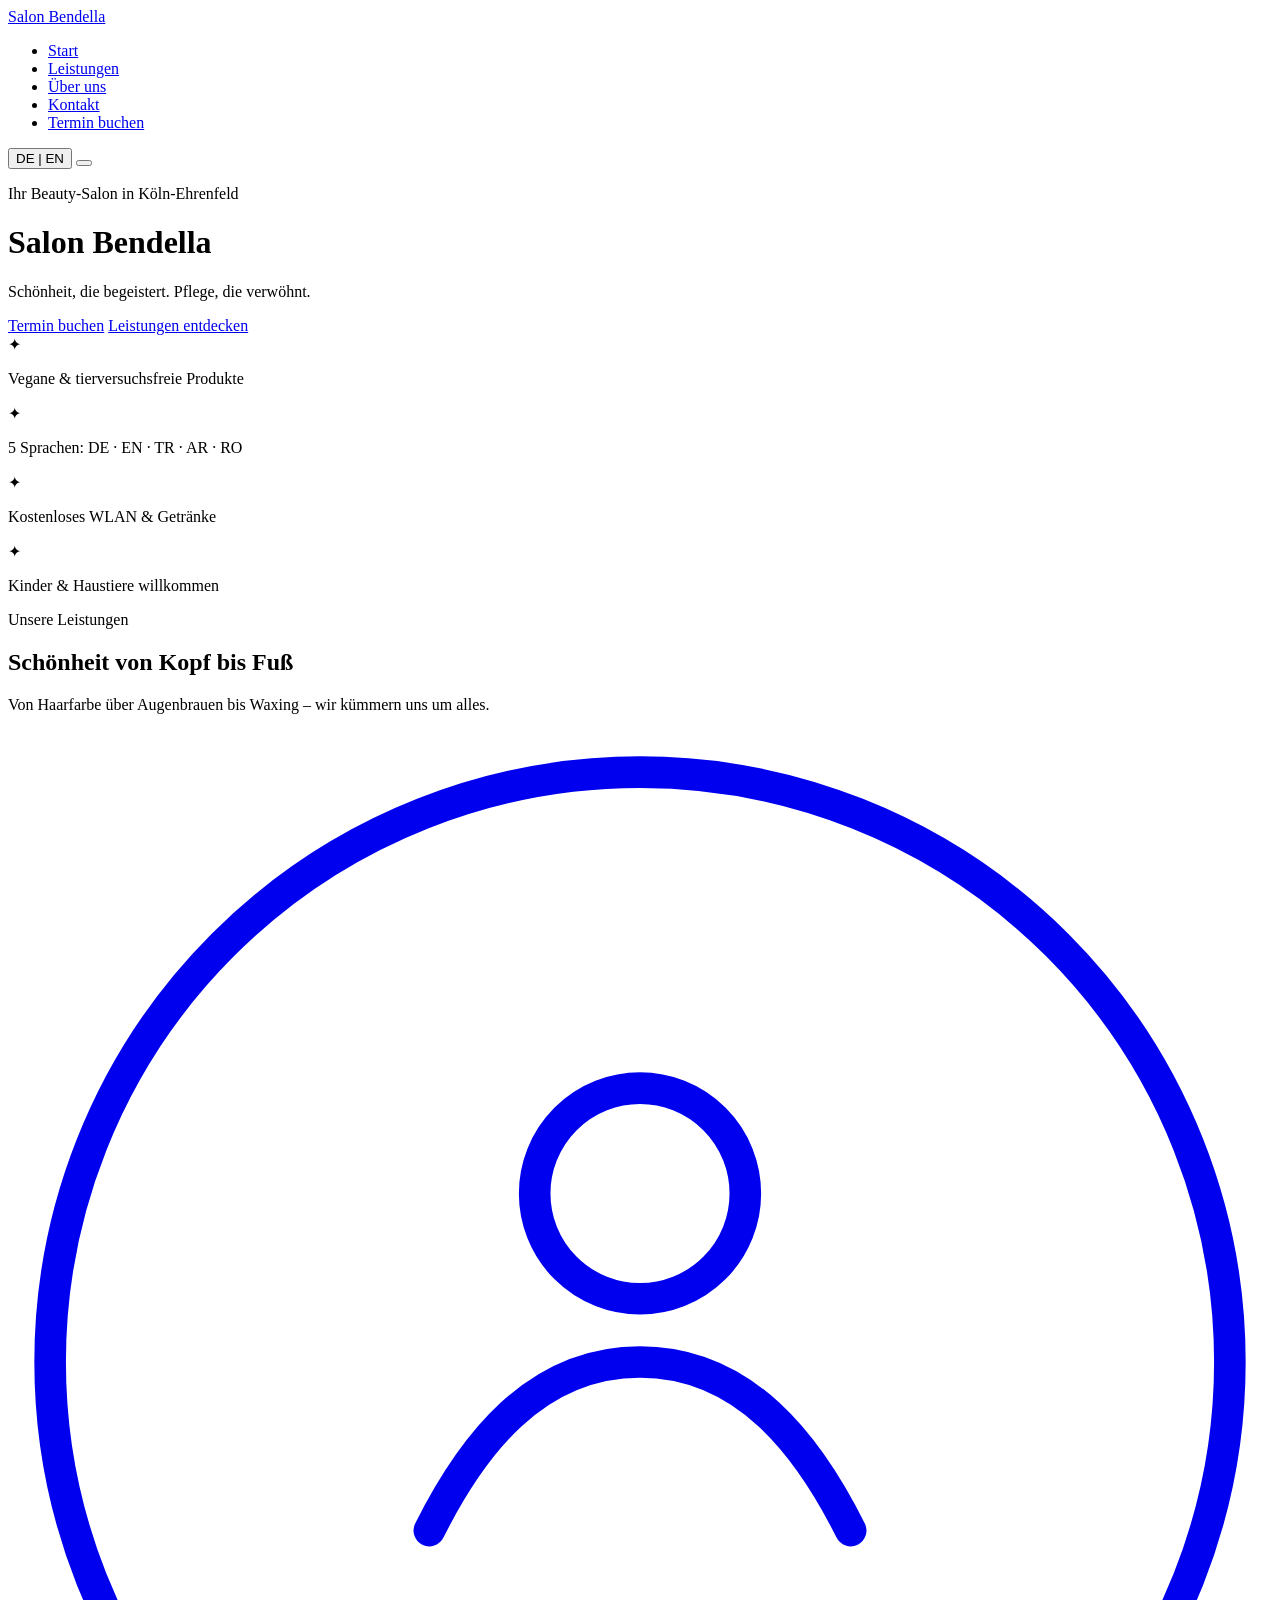
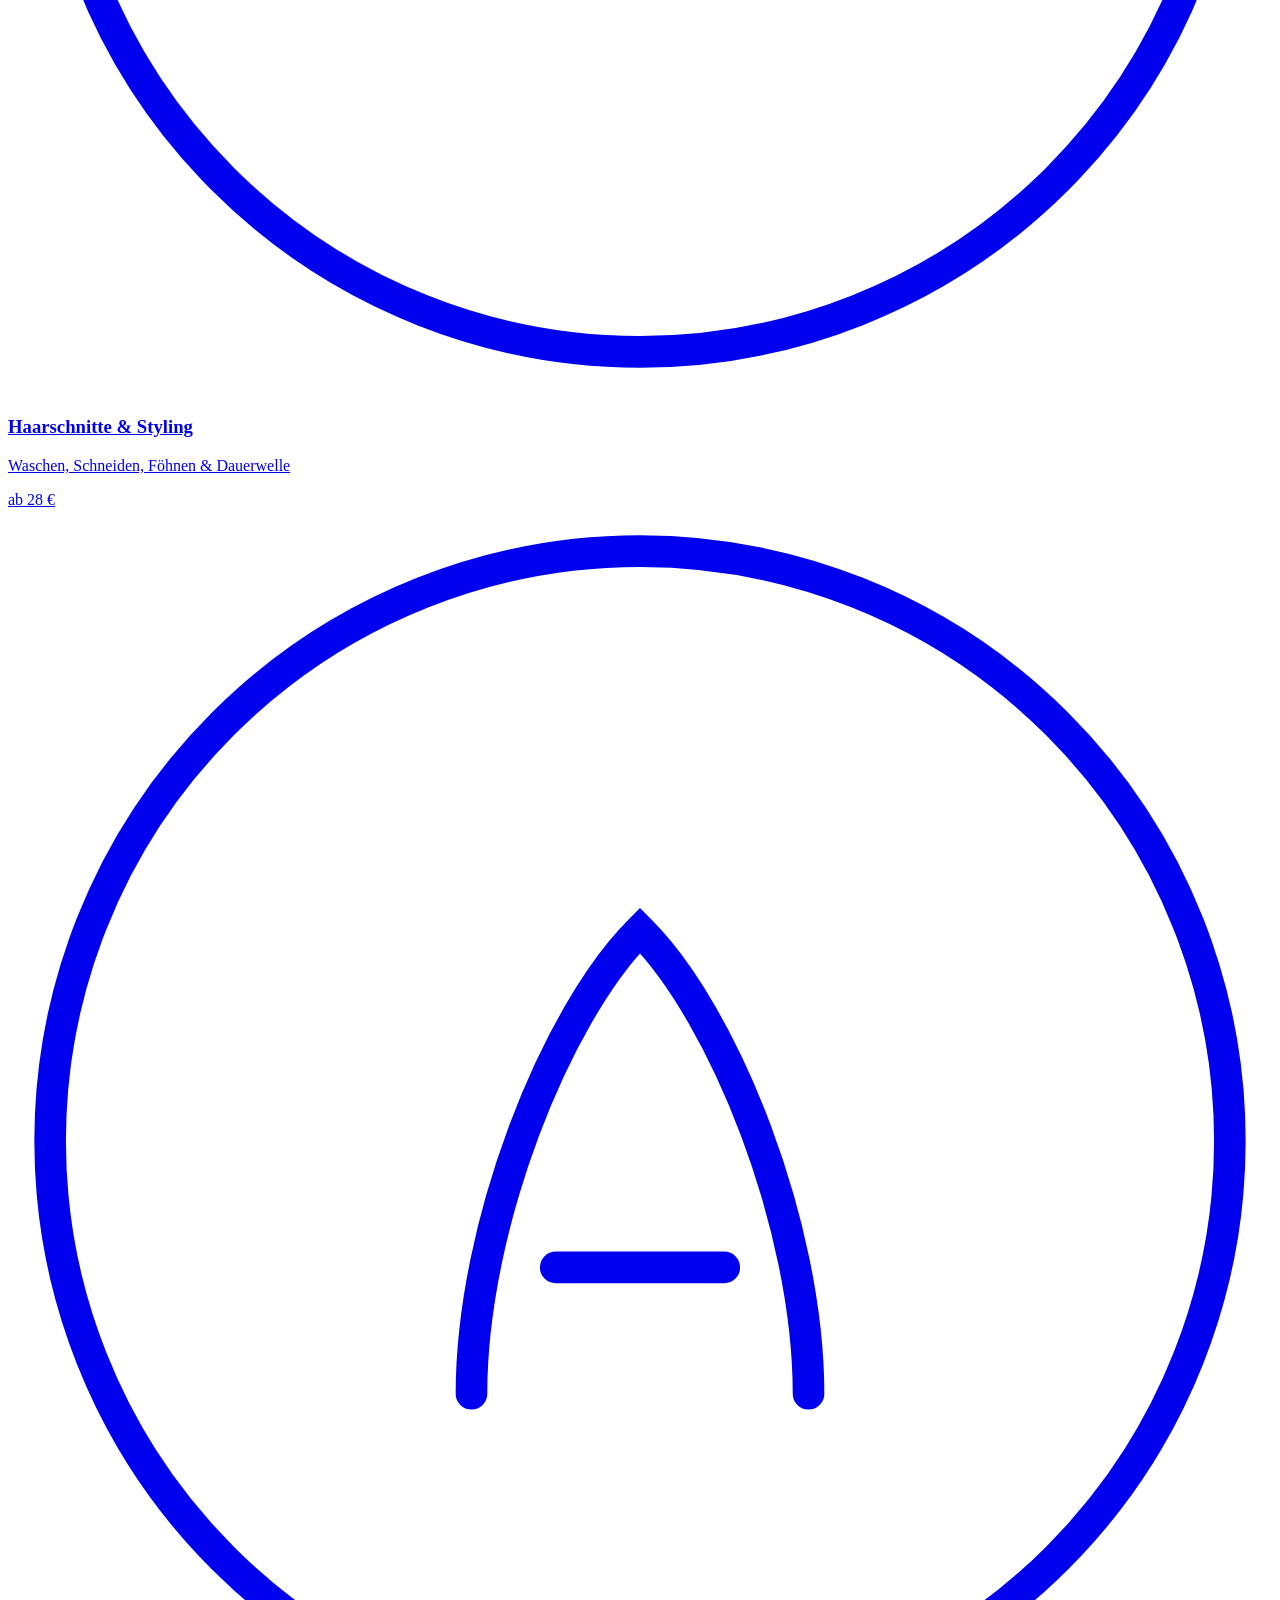
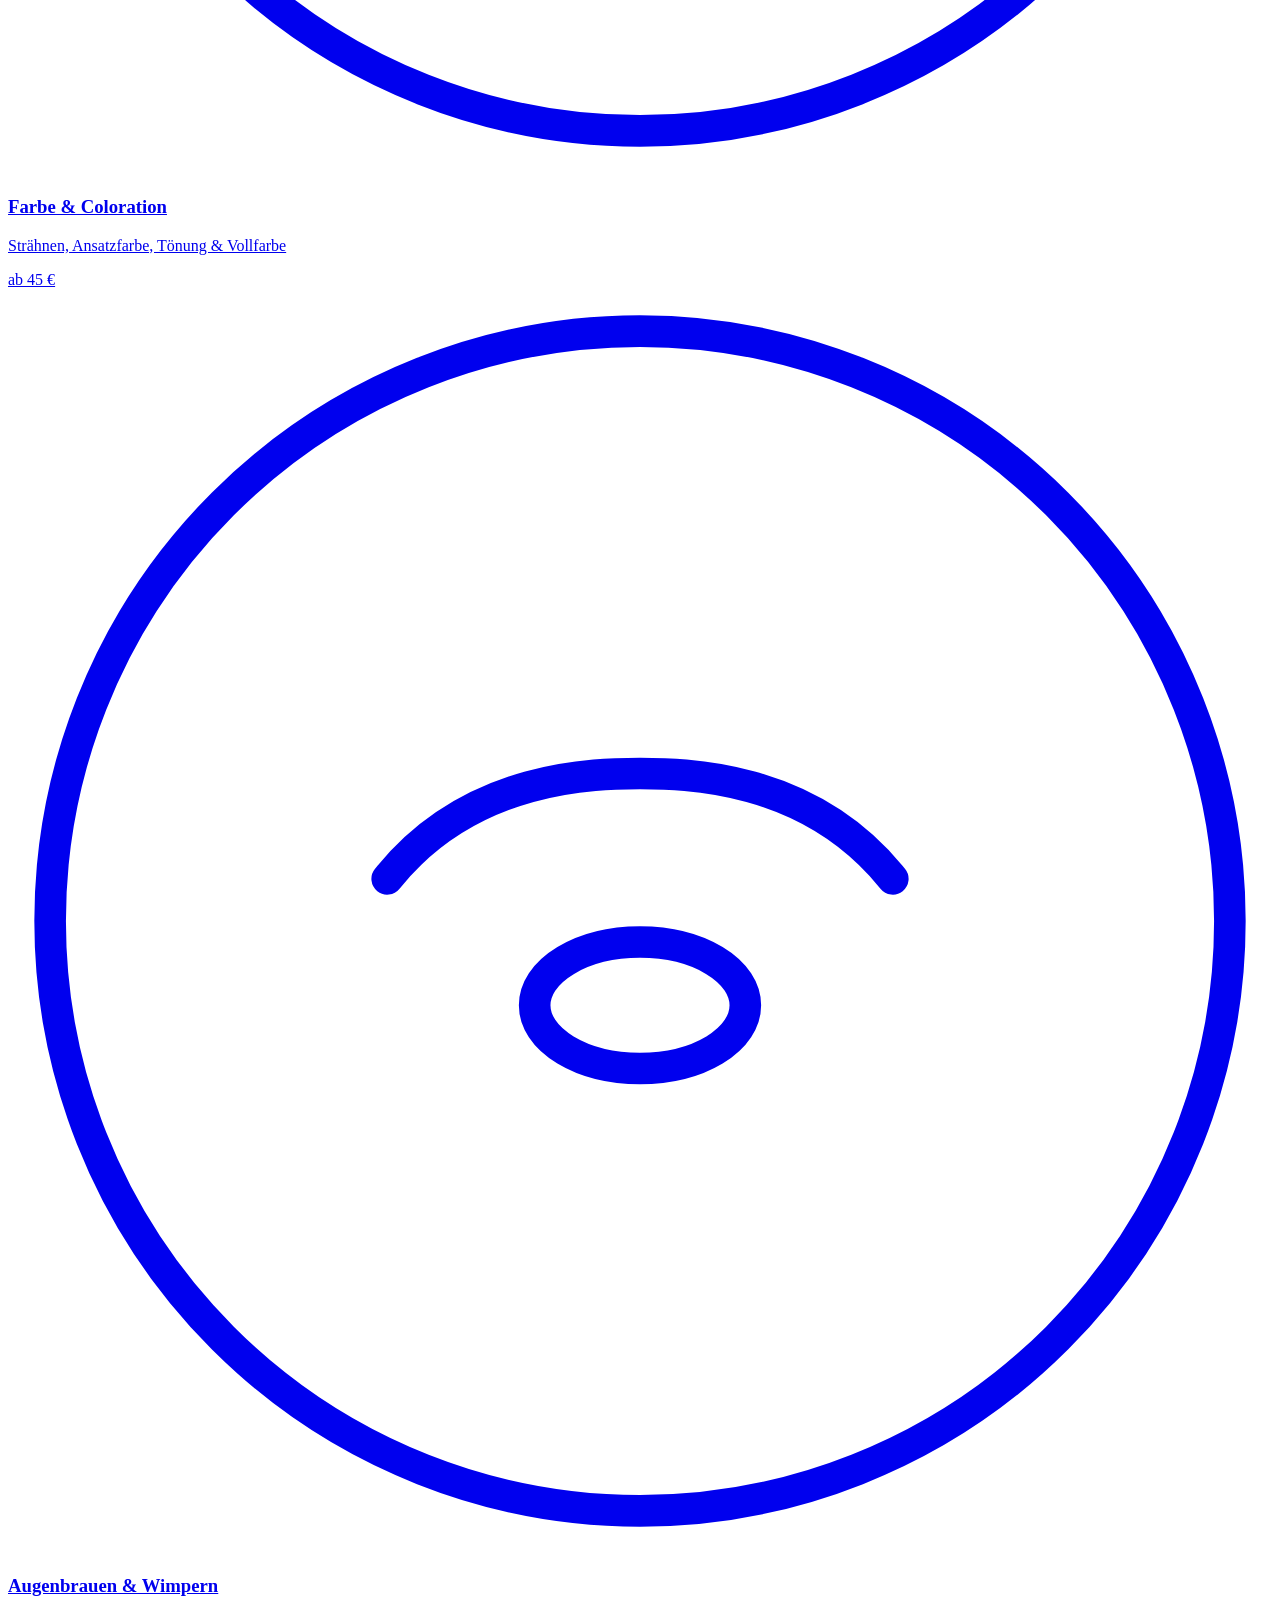
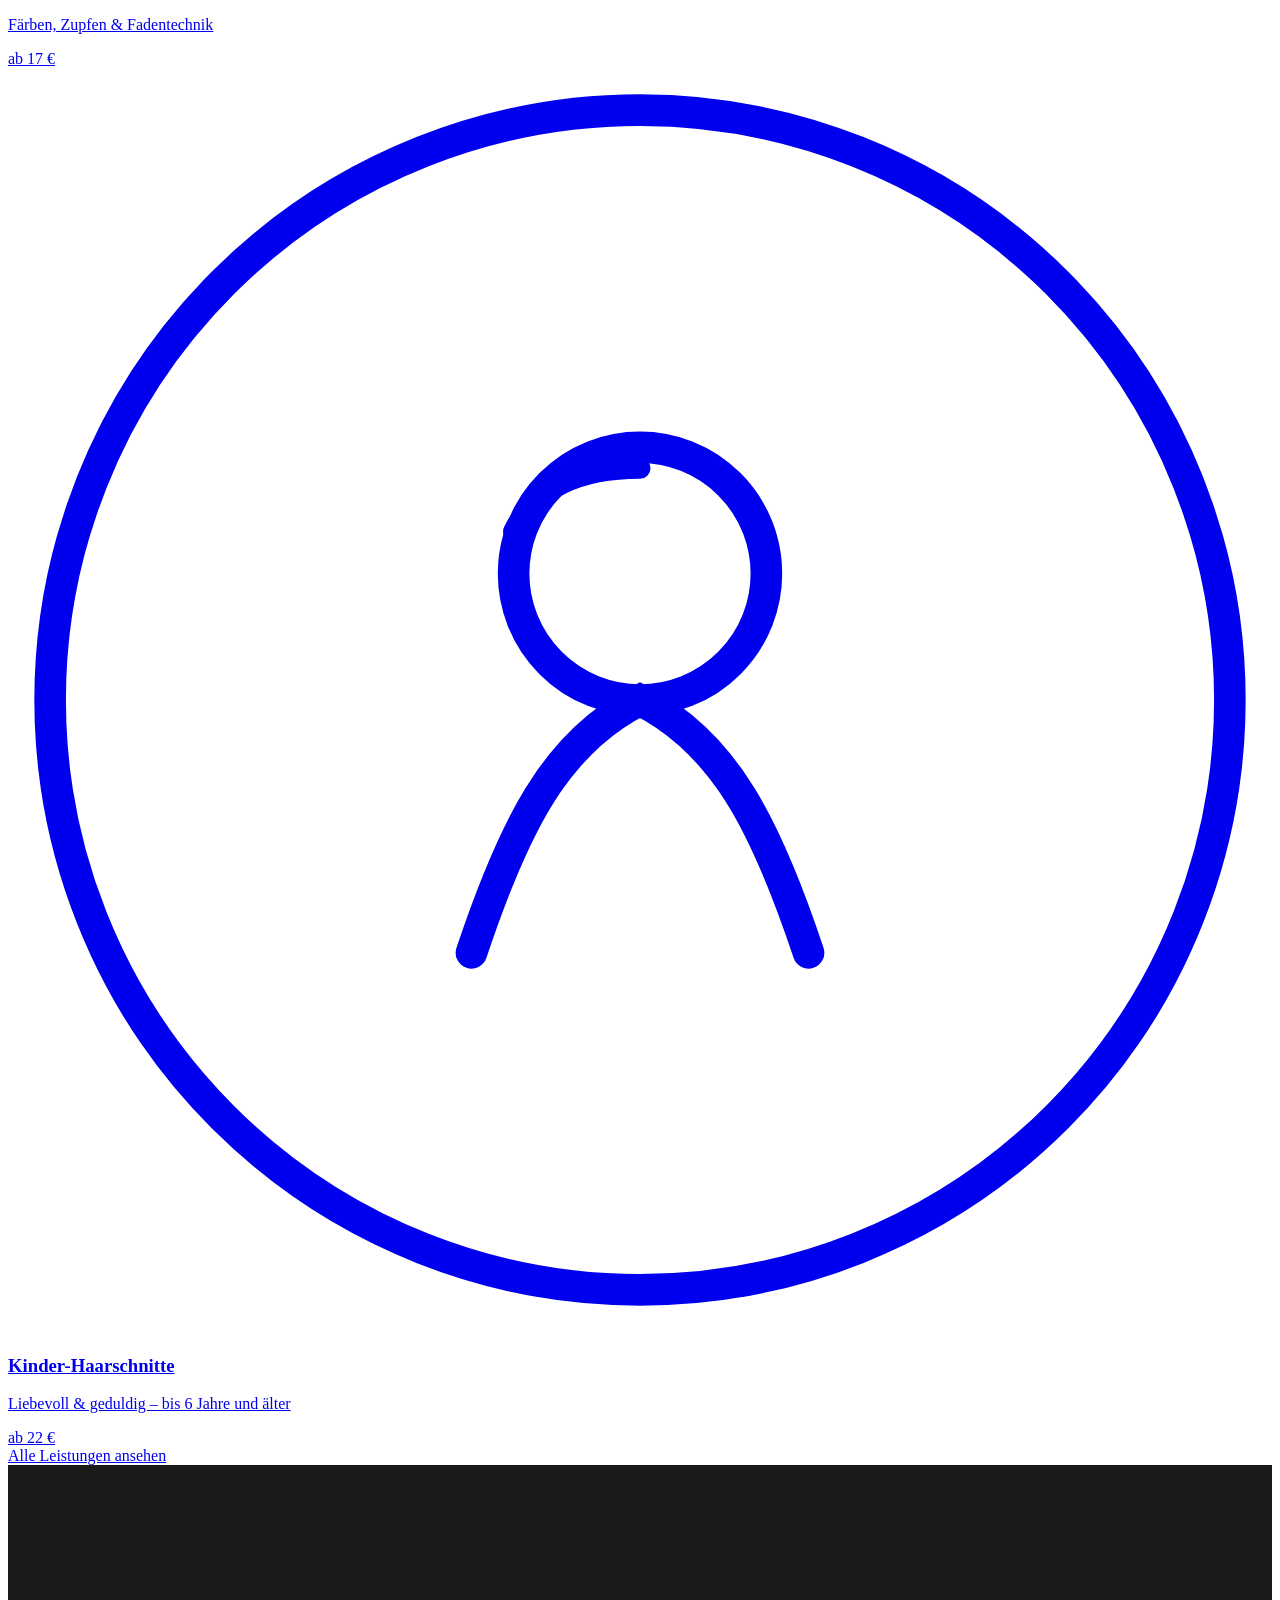
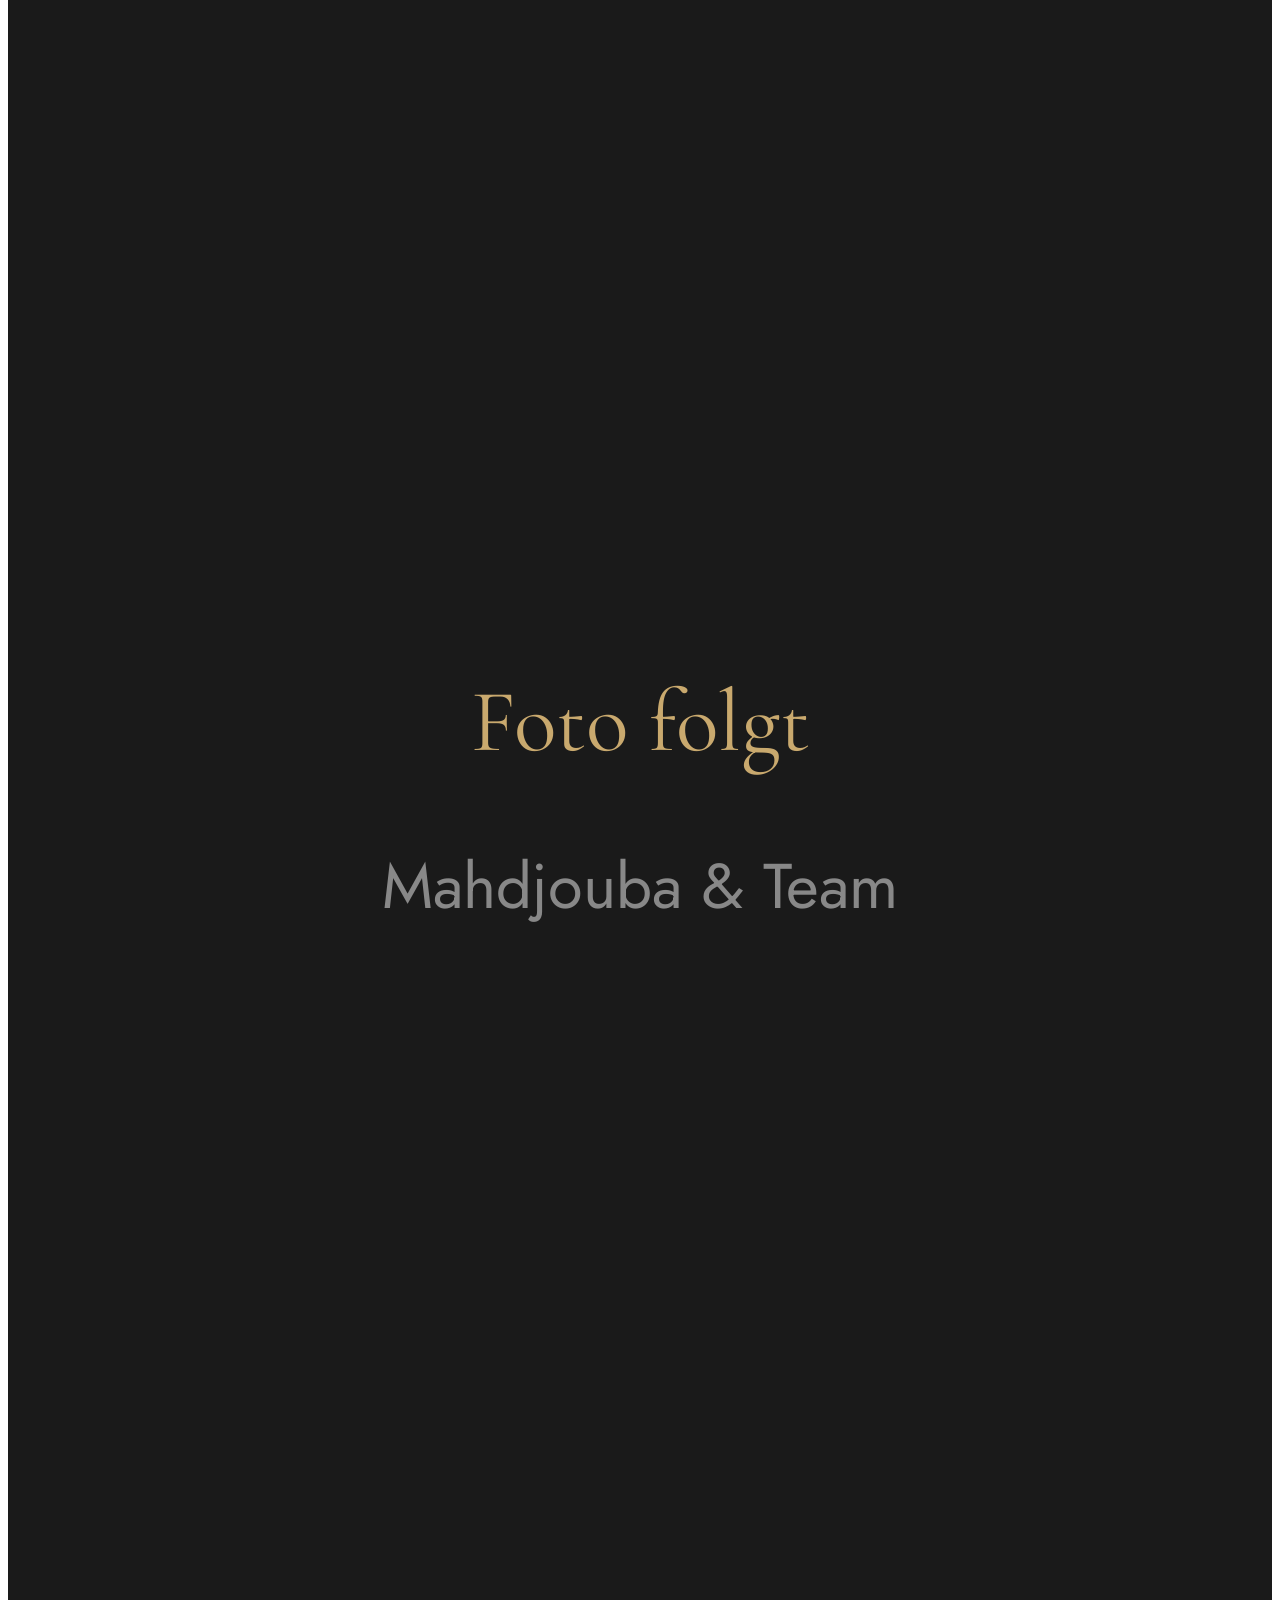
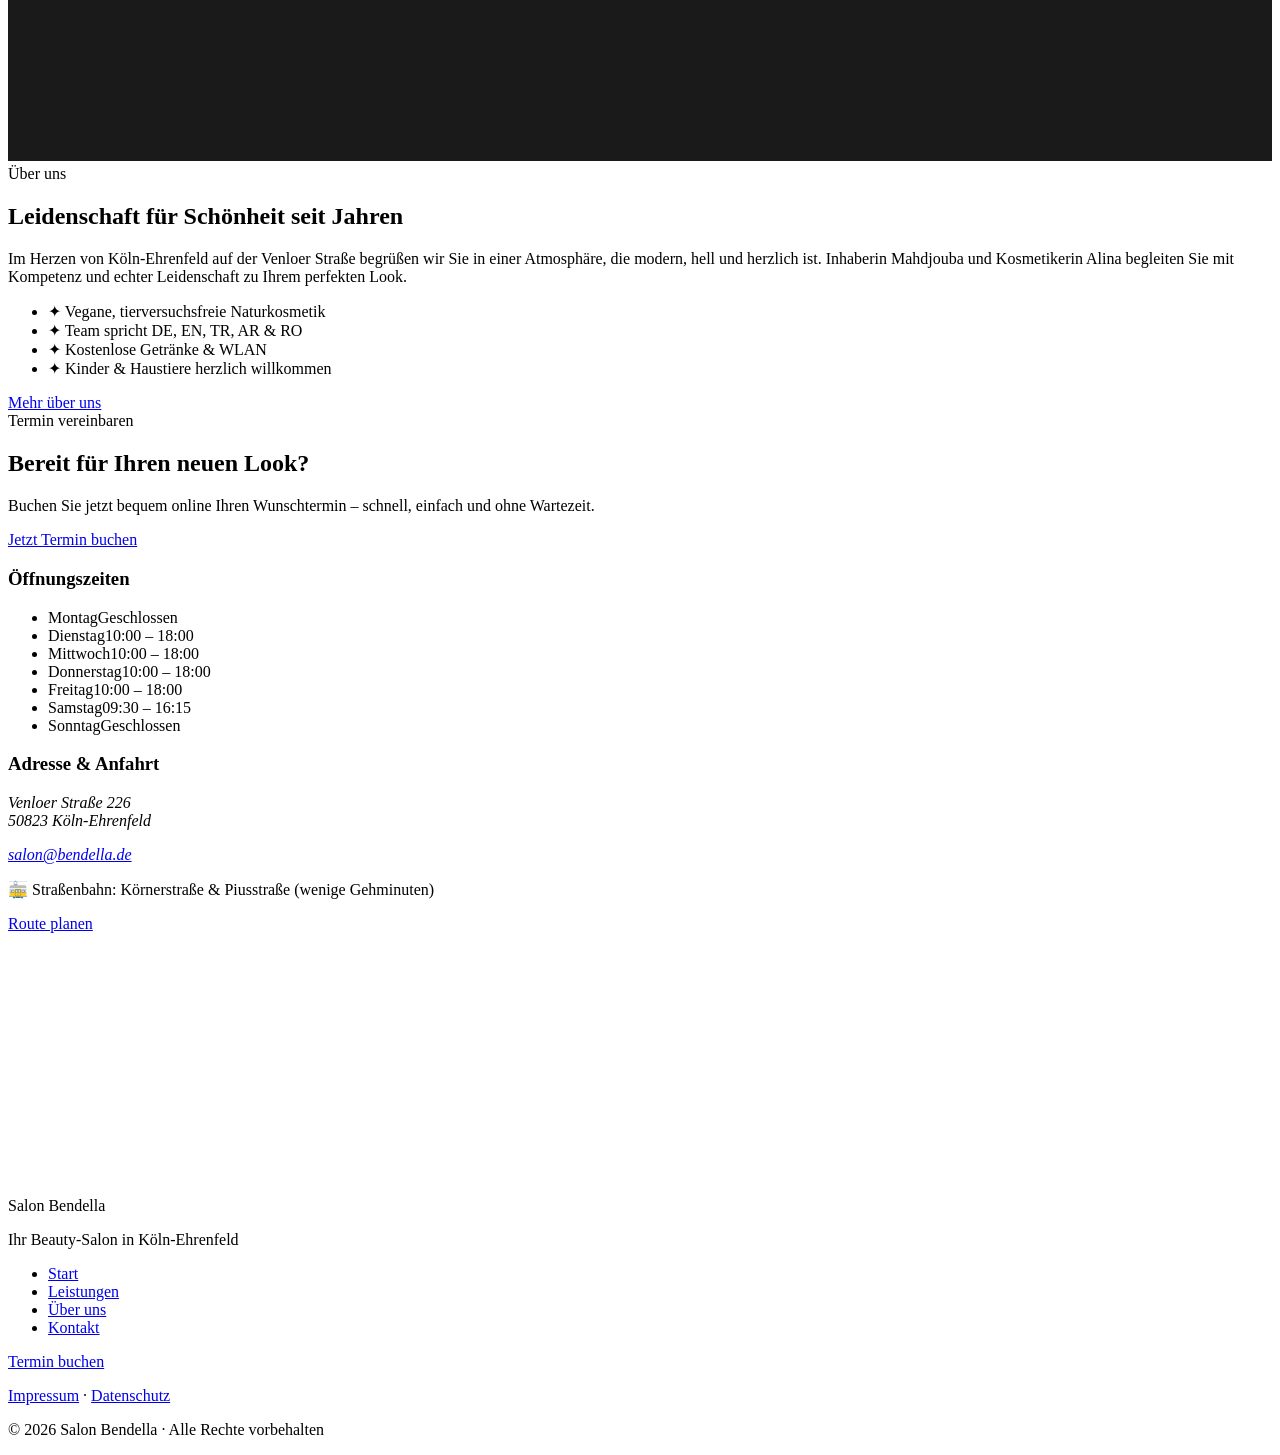
==== index.html @ 33647c82 "Add files via upload" ====
<!DOCTYPE html>
<html lang="de">
<head>
  <meta charset="UTF-8" />
  <meta name="viewport" content="width=device-width, initial-scale=1.0" />
  <meta name="description" content="Salon Bendella – Ihr Beauty-Salon in Köln-Ehrenfeld. Haarschnitte, Colorationen, Augenbrauen & mehr. Jetzt Termin buchen!" />
  <title>Salon Bendella | Friseur & Beauty – Köln Ehrenfeld</title>
  <link rel="preconnect" href="https://fonts.googleapis.com" />
  <link rel="preconnect" href="https://fonts.gstatic.com" crossorigin />
  <link href="https://fonts.googleapis.com/css2?family=Cormorant+Garamond:ital,wght@0,300;0,400;0,600;1,300;1,400&family=Jost:wght@300;400;500&display=swap" rel="stylesheet" />
  <link rel="stylesheet" href="css/style.css" />
  <link rel="stylesheet" href="css/animations.css" />
</head>
<body>

  <!-- ── NAVIGATION ── -->
  <nav id="navbar">
    <div class="nav-inner">
      <a href="index.html" class="nav-logo">
        <span class="logo-text">Salon Bendella</span>
      </a>
      <ul class="nav-links" id="navLinks">
        <li><a href="index.html" data-de="Start" data-en="Home">Start</a></li>
        <li><a href="services.html" data-de="Leistungen" data-en="Services">Leistungen</a></li>
        <li><a href="about.html" data-de="Über uns" data-en="About">Über uns</a></li>
        <li><a href="contact.html" data-de="Kontakt" data-en="Contact">Kontakt</a></li>
        <li>
          <a href="https://www.treatwell.de/ort/salon-bendella/" target="_blank" class="nav-cta" data-de="Termin buchen" data-en="Book Now">Termin buchen</a>
        </li>
      </ul>
      <div class="nav-right">
        <button class="lang-toggle" id="langToggle" aria-label="Sprache wechseln">DE | EN</button>
        <button class="hamburger" id="hamburger" aria-label="Menü öffnen">
          <span></span><span></span><span></span>
        </button>
      </div>
    </div>
  </nav>

  <!-- ── HERO ── -->
  <header class="hero" id="hero">
    <div class="hero-bg">
      <div class="hero-overlay"></div>
      <div class="hero-pattern"></div>
    </div>
    <div class="hero-content">
      <p class="hero-eyebrow reveal" data-de="Ihr Beauty-Salon in Köln-Ehrenfeld" data-en="Your Beauty Salon in Cologne-Ehrenfeld">Ihr Beauty-Salon in Köln-Ehrenfeld</p>
      <h1 class="hero-title reveal">
        <span class="title-line">Salon</span>
        <span class="title-line italic">Bendella</span>
      </h1>
      <p class="hero-sub reveal" data-de="Schönheit, die begeistert. Pflege, die verwöhnt." data-en="Beauty that inspires. Care that indulges.">Schönheit, die begeistert. Pflege, die verwöhnt.</p>
      <div class="hero-actions reveal">
        <a href="https://www.treatwell.de/ort/salon-bendella/" target="_blank" class="btn btn-primary" data-de="Termin buchen" data-en="Book Appointment">Termin buchen</a>
        <a href="services.html" class="btn btn-outline" data-de="Leistungen entdecken" data-en="Explore Services">Leistungen entdecken</a>
      </div>
    </div>
    <div class="hero-scroll-indicator">
      <span></span>
    </div>
  </header>

  <!-- ── USP STRIP ── -->
  <section class="usp-strip">
    <div class="usp-grid">
      <div class="usp-item reveal">
        <span class="usp-icon">✦</span>
        <p data-de="Vegane & tierversuchsfreie Produkte" data-en="Vegan & cruelty-free products">Vegane & tierversuchsfreie Produkte</p>
      </div>
      <div class="usp-item reveal">
        <span class="usp-icon">✦</span>
        <p data-de="5 Sprachen: DE · EN · TR · AR · RO" data-en="5 languages: DE · EN · TR · AR · RO">5 Sprachen: DE · EN · TR · AR · RO</p>
      </div>
      <div class="usp-item reveal">
        <span class="usp-icon">✦</span>
        <p data-de="Kostenloses WLAN & Getränke" data-en="Free WiFi & refreshments">Kostenloses WLAN & Getränke</p>
      </div>
      <div class="usp-item reveal">
        <span class="usp-icon">✦</span>
        <p data-de="Kinder & Haustiere willkommen" data-en="Kids & pets welcome">Kinder & Haustiere willkommen</p>
      </div>
    </div>
  </section>

  <!-- ── SERVICES PREVIEW ── -->
  <section class="section services-preview" id="services-preview">
    <div class="container">
      <div class="section-header reveal">
        <span class="section-tag" data-de="Unsere Leistungen" data-en="Our Services">Unsere Leistungen</span>
        <h2 data-de="Schönheit von Kopf bis Fuß" data-en="Beauty from Head to Toe">Schönheit von Kopf bis Fuß</h2>
        <p data-de="Von Haarfarbe über Augenbrauen bis Waxing – wir kümmern uns um alles." data-en="From hair colour to brows and waxing – we take care of it all.">Von Haarfarbe über Augenbrauen bis Waxing – wir kümmern uns um alles.</p>
      </div>
      <div class="services-grid">
        <a href="services.html#haarschnitte" class="service-card reveal">
          <div class="service-icon-wrap">
            <svg viewBox="0 0 60 60" fill="none"><circle cx="30" cy="30" r="28" stroke="currentColor" stroke-width="1.5"/><path d="M20 38c2-4 5-8 10-8s8 4 10 8" stroke="currentColor" stroke-width="1.5" stroke-linecap="round"/><circle cx="30" cy="22" r="5" stroke="currentColor" stroke-width="1.5"/></svg>
          </div>
          <h3 data-de="Haarschnitte & Styling" data-en="Haircuts & Styling">Haarschnitte & Styling</h3>
          <p data-de="Waschen, Schneiden, Föhnen & Dauerwelle" data-en="Wash, cut, blow-dry & perm">Waschen, Schneiden, Föhnen & Dauerwelle</p>
          <span class="service-from" data-de="ab 28 €" data-en="from €28">ab 28 €</span>
        </a>
        <a href="services.html#farbe" class="service-card reveal">
          <div class="service-icon-wrap">
            <svg viewBox="0 0 60 60" fill="none"><circle cx="30" cy="30" r="28" stroke="currentColor" stroke-width="1.5"/><path d="M22 42c0-8 4-18 8-22 4 4 8 14 8 22" stroke="currentColor" stroke-width="1.5" stroke-linecap="round"/><path d="M26 36h8" stroke="currentColor" stroke-width="1.5" stroke-linecap="round"/></svg>
          </div>
          <h3 data-de="Farbe & Coloration" data-en="Colour & Colouring">Farbe & Coloration</h3>
          <p data-de="Strähnen, Ansatzfarbe, Tönung & Vollfarbe" data-en="Highlights, root colour, tint & full colour">Strähnen, Ansatzfarbe, Tönung & Vollfarbe</p>
          <span class="service-from" data-de="ab 45 €" data-en="from €45">ab 45 €</span>
        </a>
        <a href="services.html#augenbrauen" class="service-card reveal">
          <div class="service-icon-wrap">
            <svg viewBox="0 0 60 60" fill="none"><circle cx="30" cy="30" r="28" stroke="currentColor" stroke-width="1.5"/><path d="M18 28c4-5 10-5 12-5s8 0 12 5" stroke="currentColor" stroke-width="1.5" stroke-linecap="round"/><ellipse cx="30" cy="34" rx="5" ry="3" stroke="currentColor" stroke-width="1.5"/></svg>
          </div>
          <h3 data-de="Augenbrauen & Wimpern" data-en="Brows & Lashes">Augenbrauen & Wimpern</h3>
          <p data-de="Färben, Zupfen & Fadentechnik" data-en="Tinting, threading & shaping">Färben, Zupfen & Fadentechnik</p>
          <span class="service-from" data-de="ab 17 €" data-en="from €17">ab 17 €</span>
        </a>
        <a href="services.html#kinder" class="service-card reveal">
          <div class="service-icon-wrap">
            <svg viewBox="0 0 60 60" fill="none"><circle cx="30" cy="30" r="28" stroke="currentColor" stroke-width="1.5"/><path d="M22 42c2-6 4-10 8-12 4 2 6 6 8 12" stroke="currentColor" stroke-width="1.5" stroke-linecap="round"/><circle cx="30" cy="24" r="6" stroke="currentColor" stroke-width="1.5"/><path d="M24 22c1-2 3-3 6-3" stroke="currentColor" stroke-width="1" stroke-linecap="round"/></svg>
          </div>
          <h3 data-de="Kinder-Haarschnitte" data-en="Children's Haircuts">Kinder-Haarschnitte</h3>
          <p data-de="Liebevoll & geduldig – bis 6 Jahre und älter" data-en="Caring & patient – up to 6 years and older">Liebevoll & geduldig – bis 6 Jahre und älter</p>
          <span class="service-from" data-de="ab 22 €" data-en="from €22">ab 22 €</span>
        </a>
      </div>
      <div class="section-cta reveal">
        <a href="services.html" class="btn btn-ghost" data-de="Alle Leistungen ansehen" data-en="View All Services">Alle Leistungen ansehen</a>
      </div>
    </div>
  </section>

  <!-- ── ABOUT TEASER ── -->
  <section class="section about-teaser">
    <div class="about-split">
      <div class="about-visual reveal">
        <div class="about-image-frame">
          <div class="about-placeholder">
            <svg viewBox="0 0 200 300" fill="none"><rect width="200" height="300" fill="#1a1a1a"/><text x="100" y="140" text-anchor="middle" fill="#c9a96e" font-family="Cormorant Garamond" font-size="14">Foto folgt</text><text x="100" y="165" text-anchor="middle" fill="#888" font-family="Jost" font-size="10">Mahdjouba & Team</text></svg>
          </div>
          <div class="about-accent-box"></div>
        </div>
      </div>
      <div class="about-text reveal">
        <span class="section-tag" data-de="Über uns" data-en="About Us">Über uns</span>
        <h2 data-de="Leidenschaft für Schönheit seit Jahren" data-en="A Passion for Beauty for Years">Leidenschaft für Schönheit seit Jahren</h2>
        <p data-de="Im Herzen von Köln-Ehrenfeld auf der Venloer Straße begrüßen wir Sie in einer Atmosphäre, die modern, hell und herzlich ist. Inhaberin Mahdjouba und Kosmetikerin Alina begleiten Sie mit Kompetenz und echter Leidenschaft zu Ihrem perfekten Look." data-en="In the heart of Cologne-Ehrenfeld on Venloer Straße, we welcome you in an atmosphere that is modern, bright and warm. Owner Mahdjouba and beauty specialist Alina guide you with expertise and genuine passion to your perfect look.">Im Herzen von Köln-Ehrenfeld auf der Venloer Straße begrüßen wir Sie in einer Atmosphäre, die modern, hell und herzlich ist. Inhaberin Mahdjouba und Kosmetikerin Alina begleiten Sie mit Kompetenz und echter Leidenschaft zu Ihrem perfekten Look.</p>
        <ul class="about-features">
          <li data-de="✦ Vegane, tierversuchsfreie Naturkosmetik" data-en="✦ Vegan, cruelty-free natural cosmetics">✦ Vegane, tierversuchsfreie Naturkosmetik</li>
          <li data-de="✦ Team spricht DE, EN, TR, AR & RO" data-en="✦ Team speaks DE, EN, TR, AR & RO">✦ Team spricht DE, EN, TR, AR & RO</li>
          <li data-de="✦ Kostenlose Getränke & WLAN" data-en="✦ Free drinks & WiFi">✦ Kostenlose Getränke & WLAN</li>
          <li data-de="✦ Kinder & Haustiere herzlich willkommen" data-en="✦ Kids & pets warmly welcome">✦ Kinder & Haustiere herzlich willkommen</li>
        </ul>
        <a href="about.html" class="btn btn-outline" data-de="Mehr über uns" data-en="Learn More">Mehr über uns</a>
      </div>
    </div>
  </section>

  <!-- ── BOOKING CTA ── -->
  <section class="section booking-cta">
    <div class="container">
      <div class="booking-inner reveal">
        <span class="section-tag" data-de="Termin vereinbaren" data-en="Book an Appointment">Termin vereinbaren</span>
        <h2 data-de="Bereit für Ihren neuen Look?" data-en="Ready for Your New Look?">Bereit für Ihren neuen Look?</h2>
        <p data-de="Buchen Sie jetzt bequem online Ihren Wunschtermin – schnell, einfach und ohne Wartezeit." data-en="Book your preferred appointment online now – quick, easy and without waiting.">Buchen Sie jetzt bequem online Ihren Wunschtermin – schnell, einfach und ohne Wartezeit.</p>
        <a href="https://www.treatwell.de/ort/salon-bendella/" target="_blank" class="btn btn-primary btn-large" data-de="Jetzt Termin buchen" data-en="Book Appointment Now">Jetzt Termin buchen</a>
      </div>
    </div>
  </section>

  <!-- ── OPENING HOURS & LOCATION ── -->
  <section class="section info-section">
    <div class="container">
      <div class="info-grid">
        <div class="info-card reveal">
          <h3 data-de="Öffnungszeiten" data-en="Opening Hours">Öffnungszeiten</h3>
          <ul class="hours-list">
            <li><span data-de="Montag" data-en="Monday">Montag</span><span data-de="Geschlossen" data-en="Closed">Geschlossen</span></li>
            <li class="open"><span data-de="Dienstag" data-en="Tuesday">Dienstag</span><span>10:00 – 18:00</span></li>
            <li class="open"><span data-de="Mittwoch" data-en="Wednesday">Mittwoch</span><span>10:00 – 18:00</span></li>
            <li class="open"><span data-de="Donnerstag" data-en="Thursday">Donnerstag</span><span>10:00 – 18:00</span></li>
            <li class="open"><span data-de="Freitag" data-en="Friday">Freitag</span><span>10:00 – 18:00</span></li>
            <li class="open"><span data-de="Samstag" data-en="Saturday">Samstag</span><span>09:30 – 16:15</span></li>
            <li><span data-de="Sonntag" data-en="Sunday">Sonntag</span><span data-de="Geschlossen" data-en="Closed">Geschlossen</span></li>
          </ul>
        </div>
        <div class="info-card reveal">
          <h3 data-de="Adresse & Anfahrt" data-en="Address & Directions">Adresse & Anfahrt</h3>
          <address>
            <p>Venloer Straße 226<br>50823 Köln-Ehrenfeld</p>
            <p><a href="mailto:salon@bendella.de">salon@bendella.de</a></p>
          </address>
          <p class="transit-note" data-de="🚋 Straßenbahn: Körnerstraße & Piusstraße (wenige Gehminuten)" data-en="🚋 Tram: Körnerstraße & Piusstraße (a few minutes walk)">🚋 Straßenbahn: Körnerstraße & Piusstraße (wenige Gehminuten)</p>
          <a href="https://maps.google.com/?q=Venloer+Straße+226,+50823+Köln" target="_blank" class="btn btn-ghost btn-sm" data-de="Route planen" data-en="Get Directions">Route planen</a>
        </div>
        <div class="info-card map-card reveal">
          <iframe 
            src="https://www.google.com/maps/embed?pb=!1m18!1m12!1m3!1d2513.5!2d6.9189!3d50.9481!2m3!1f0!2f0!3f0!3m2!1i1024!2i768!4f13.1!3m3!1m2!1s0x47bf25a9e5a60001%3A0x1!2sVenloer+Stra%C3%9Fe+226%2C+50823+K%C3%B6ln!5e0!3m2!1sde!2sde!4v1600000000000"
            width="100%" height="260" style="border:0;border-radius:4px;" allowfullscreen="" loading="lazy"
            title="Salon Bendella Standort"></iframe>
        </div>
      </div>
    </div>
  </section>

  <!-- ── FOOTER ── -->
  <footer class="site-footer">
    <div class="footer-inner">
      <div class="footer-brand">
        <span class="logo-text">Salon Bendella</span>
        <p data-de="Ihr Beauty-Salon in Köln-Ehrenfeld" data-en="Your Beauty Salon in Cologne-Ehrenfeld">Ihr Beauty-Salon in Köln-Ehrenfeld</p>
      </div>
      <div class="footer-links">
        <ul>
          <li><a href="index.html" data-de="Start" data-en="Home">Start</a></li>
          <li><a href="services.html" data-de="Leistungen" data-en="Services">Leistungen</a></li>
          <li><a href="about.html" data-de="Über uns" data-en="About">Über uns</a></li>
          <li><a href="contact.html" data-de="Kontakt" data-en="Contact">Kontakt</a></li>
        </ul>
      </div>
      <div class="footer-book">
        <a href="https://www.treatwell.de/ort/salon-bendella/" target="_blank" class="btn btn-primary" data-de="Termin buchen" data-en="Book Now">Termin buchen</a>
        <p class="footer-legal"><a href="impressum.html" data-de="Impressum" data-en="Imprint">Impressum</a> · <a href="datenschutz.html" data-de="Datenschutz" data-en="Privacy">Datenschutz</a></p>
      </div>
    </div>
    <p class="footer-copy">© 2026 Salon Bendella · Alle Rechte vorbehalten</p>
  </footer>

  <script src="js/main.js"></script>
</body>
</html>
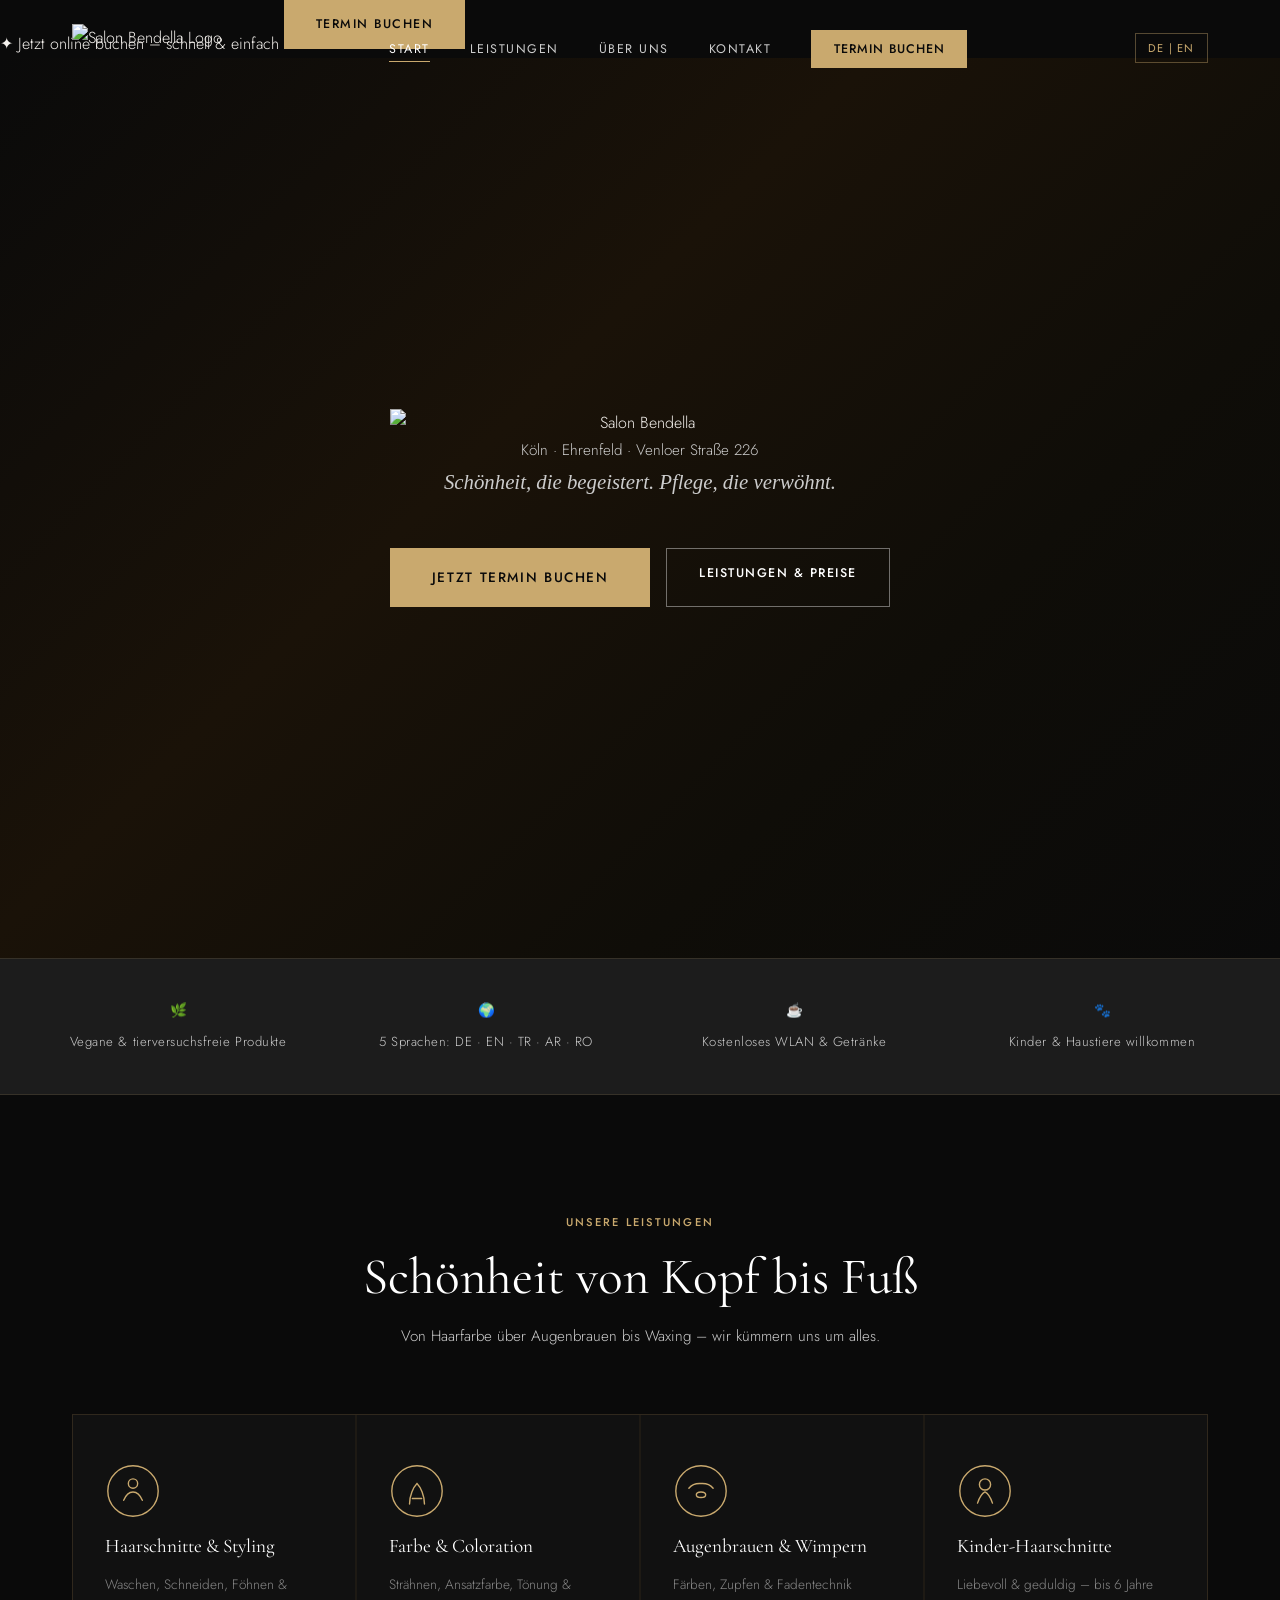
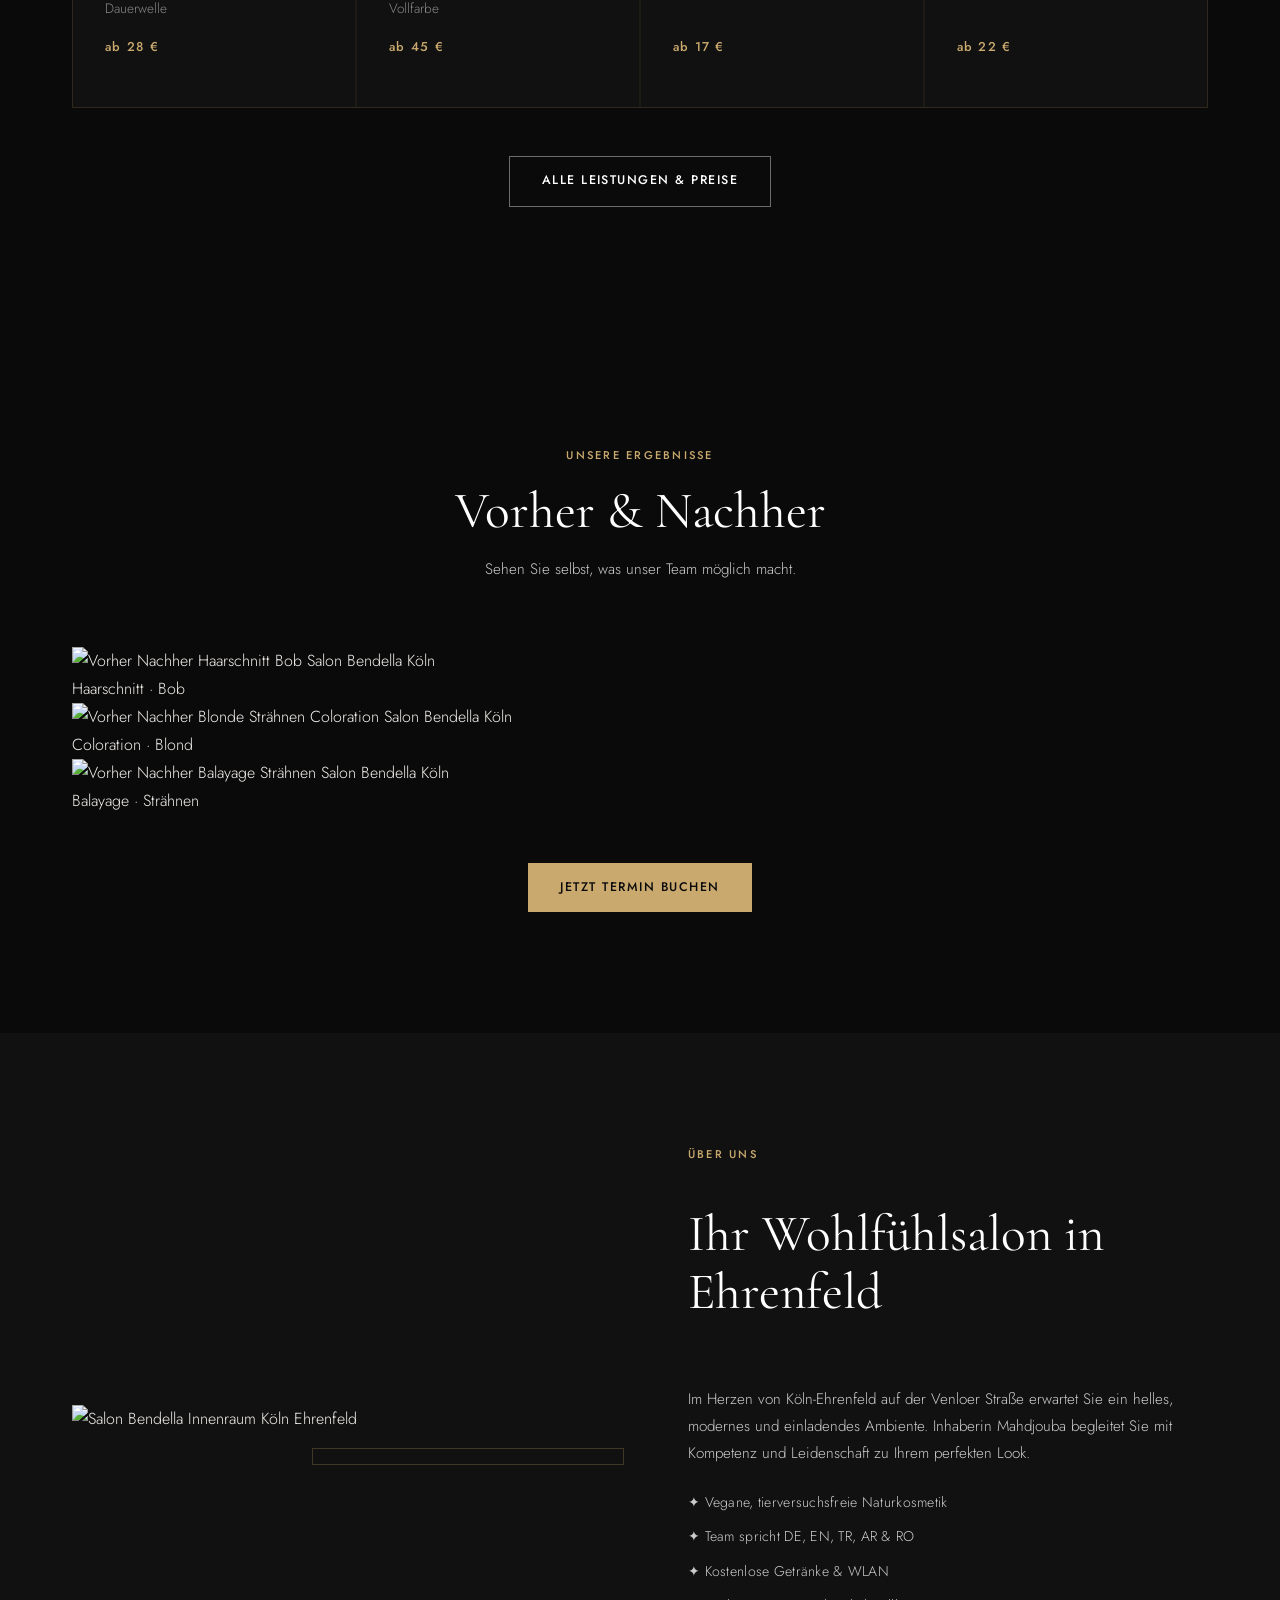
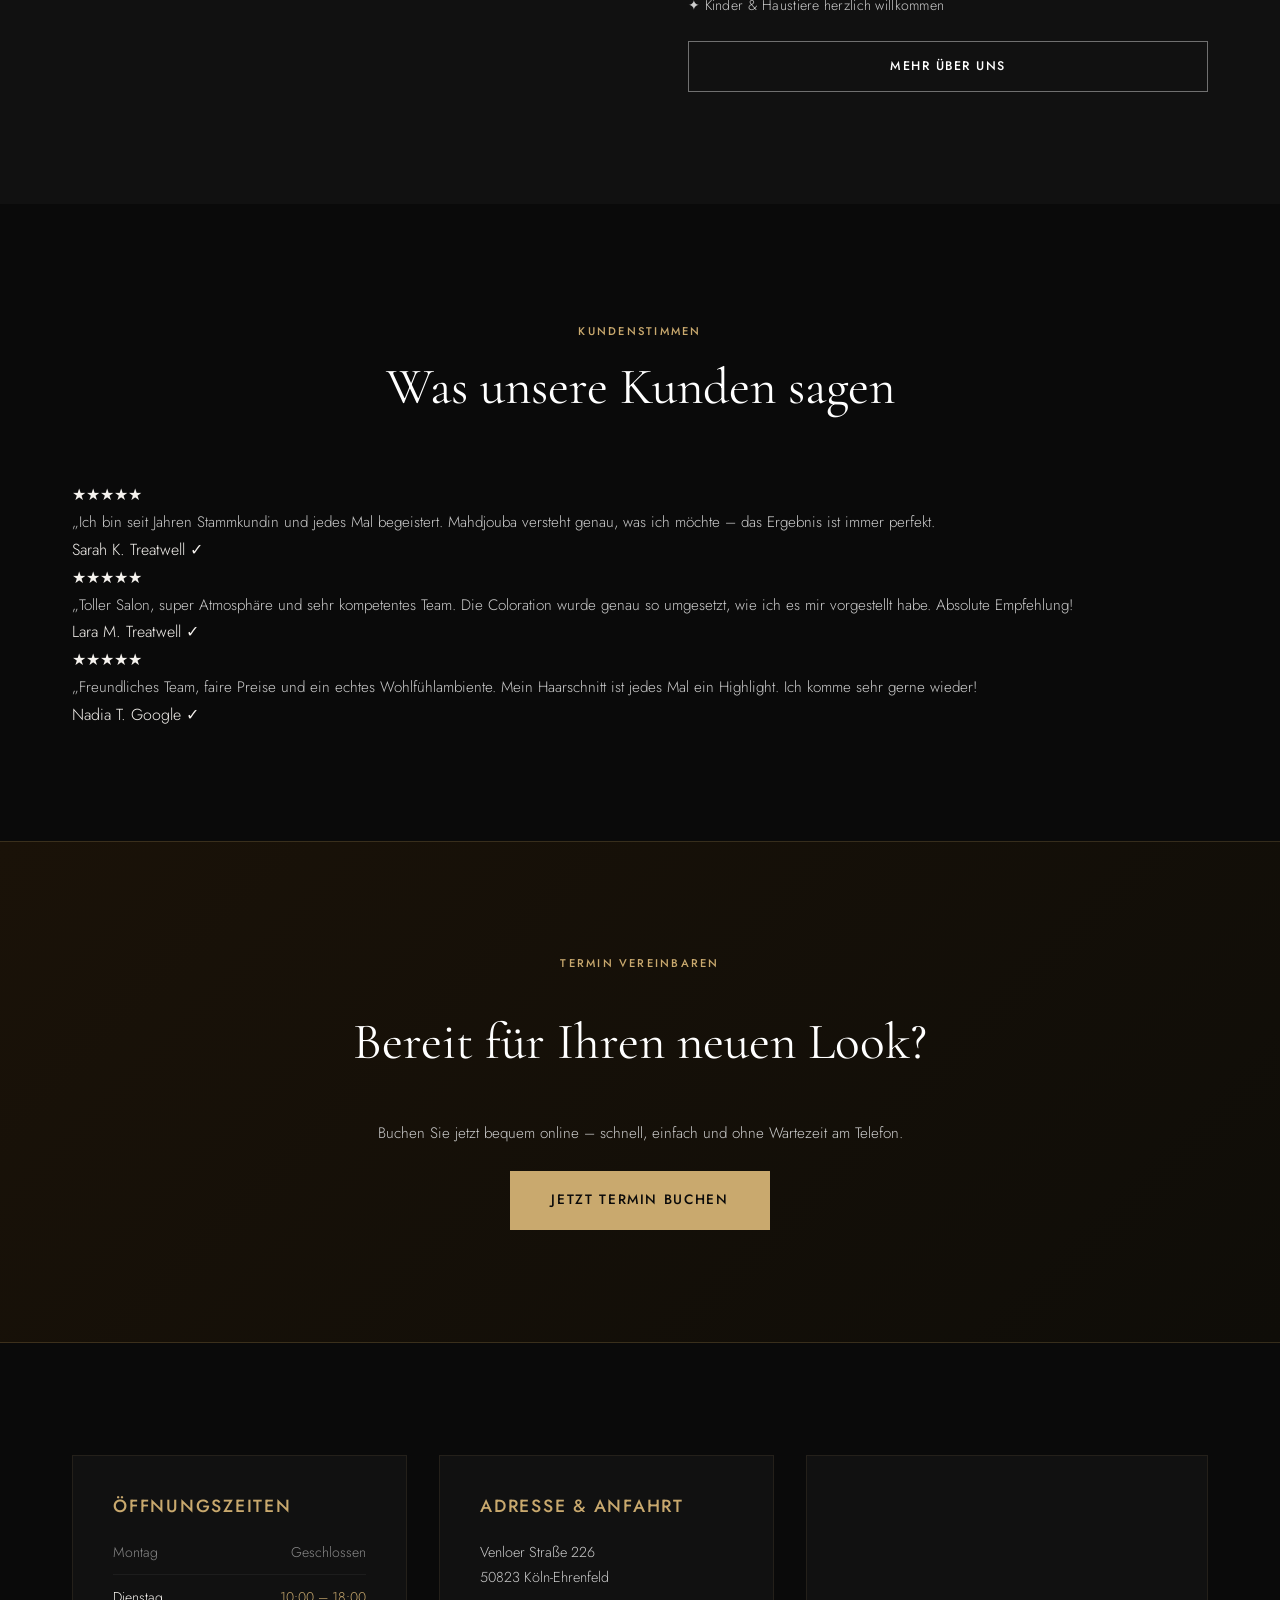
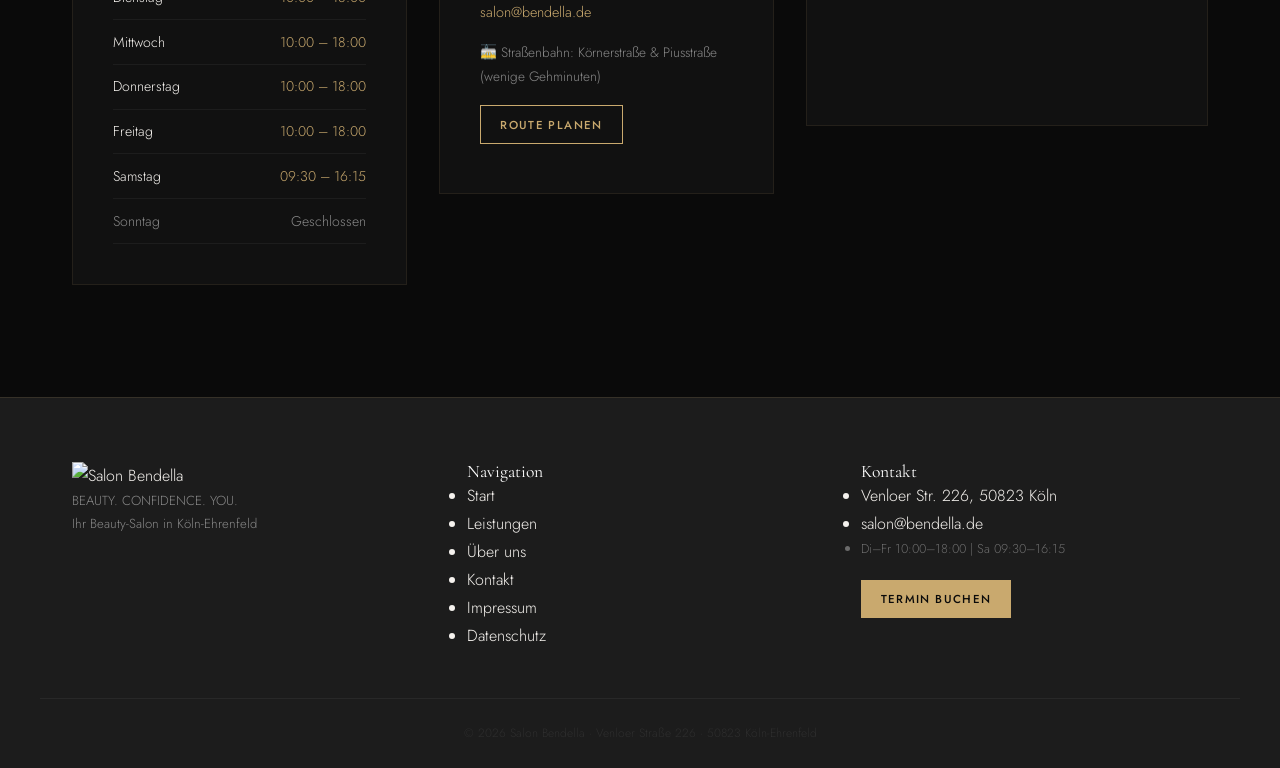
==== commit f7148cd8: "Add files via upload" ====
--- a/index.html
+++ b/index.html
@@ -3,148 +3,186 @@
 <head>
   <meta charset="UTF-8" />
   <meta name="viewport" content="width=device-width, initial-scale=1.0" />
-  <meta name="description" content="Salon Bendella – Ihr Beauty-Salon in Köln-Ehrenfeld. Haarschnitte, Colorationen, Augenbrauen & mehr. Jetzt Termin buchen!" />
-  <title>Salon Bendella | Friseur & Beauty – Köln Ehrenfeld</title>
   <link rel="preconnect" href="https://fonts.googleapis.com" />
   <link rel="preconnect" href="https://fonts.gstatic.com" crossorigin />
   <link href="https://fonts.googleapis.com/css2?family=Cormorant+Garamond:ital,wght@0,300;0,400;0,600;1,300;1,400&family=Jost:wght@300;400;500&display=swap" rel="stylesheet" />
   <link rel="stylesheet" href="css/style.css" />
   <link rel="stylesheet" href="css/animations.css" />
+  <title>Salon Bendella | Friseur & Beauty – Köln Ehrenfeld</title>
+  <meta name="description" content="Salon Bendella – Ihr Beauty-Salon in Köln-Ehrenfeld. Haarschnitte, Colorationen, Augenbrauen & mehr. Jetzt Termin buchen!" />
+  <!-- Structured Data: LocalBusiness -->
+  <script type="application/ld+json">
+  {
+    "@context":"https://schema.org",
+    "@type":"HairSalon",
+    "name":"Salon Bendella",
+    "image":"https://salon-bendella.de/images/salon-interior.jpg",
+    "url":"https://salon-bendella.de",
+    "telephone":"",
+    "email":"salon@bendella.de",
+    "address":{
+      "@type":"PostalAddress",
+      "streetAddress":"Venloer Straße 226",
+      "addressLocality":"Köln",
+      "addressRegion":"Nordrhein-Westfalen",
+      "postalCode":"50823",
+      "addressCountry":"DE"
+    },
+    "geo":{
+      "@type":"GeoCoordinates",
+      "latitude":50.948,
+      "longitude":6.919
+    },
+    "openingHoursSpecification":[
+      {"@type":"OpeningHoursSpecification","dayOfWeek":["Tuesday","Wednesday","Thursday","Friday"],"opens":"10:00","closes":"18:00"},
+      {"@type":"OpeningHoursSpecification","dayOfWeek":"Saturday","opens":"09:30","closes":"16:15"}
+    ],
+    "priceRange":"€€",
+    "servesCuisine":null,
+    "currenciesAccepted":"EUR",
+    "paymentAccepted":"Cash, Card",
+    "description":"Salon Bendella in Köln-Ehrenfeld bietet Haarschnitte, Colorationen, Tönung, Dauerwelle, Augenbrauen- und Wimpernbehandlungen sowie Kinderhaarschnitte. Vegane und tierversuchsfreie Produkte.",
+    "sameAs":["https://www.treatwell.de/ort/salon-bendella/"]
+  }
+  </script>
 </head>
 <body>
 
-  <!-- ── NAVIGATION ── -->
   <nav id="navbar">
     <div class="nav-inner">
       <a href="index.html" class="nav-logo">
-        <span class="logo-text">Salon Bendella</span>
+        <img src="images/logo.jpg" alt="Salon Bendella Logo" class="nav-logo-img" style="height:48px;width:auto;object-fit:contain;border-radius:0;" />
       </a>
       <ul class="nav-links" id="navLinks">
-        <li><a href="index.html" data-de="Start" data-en="Home">Start</a></li>
+        <li><a href="index.html"    data-de="Start"      data-en="Home">Start</a></li>
         <li><a href="services.html" data-de="Leistungen" data-en="Services">Leistungen</a></li>
-        <li><a href="about.html" data-de="Über uns" data-en="About">Über uns</a></li>
-        <li><a href="contact.html" data-de="Kontakt" data-en="Contact">Kontakt</a></li>
-        <li>
-          <a href="https://www.treatwell.de/ort/salon-bendella/" target="_blank" class="nav-cta" data-de="Termin buchen" data-en="Book Now">Termin buchen</a>
-        </li>
+        <li><a href="about.html"    data-de="Über uns"   data-en="About">Über uns</a></li>
+        <li><a href="contact.html"  data-de="Kontakt"    data-en="Contact">Kontakt</a></li>
+        <li><a href="https://www.treatwell.de/ort/salon-bendella/" target="_blank" class="nav-cta" data-de="Termin buchen" data-en="Book Now">Termin buchen</a></li>
       </ul>
       <div class="nav-right">
-        <button class="lang-toggle" id="langToggle" aria-label="Sprache wechseln">DE | EN</button>
-        <button class="hamburger" id="hamburger" aria-label="Menü öffnen">
-          <span></span><span></span><span></span>
-        </button>
+        <button class="lang-toggle" id="langToggle" aria-label="Switch language">DE | EN</button>
+        <button class="hamburger" id="hamburger" aria-label="Menü"><span></span><span></span><span></span></button>
       </div>
     </div>
   </nav>
+
+  <!-- Sticky Booking Bar -->
+  <div class="sticky-booking" id="stickyBar">
+    <span class="sticky-booking-text" data-de="✦ Jetzt online buchen – schnell & einfach" data-en="✦ Book online now – quick & easy">✦ Jetzt online buchen – schnell & einfach</span>
+    <a href="https://www.treatwell.de/ort/salon-bendella/" target="_blank" class="btn btn-primary" data-de="Termin buchen" data-en="Book Now">Termin buchen</a>
+  </div>
 
   <!-- ── HERO ── -->
   <header class="hero" id="hero">
     <div class="hero-bg">
-      <div class="hero-overlay"></div>
-      <div class="hero-pattern"></div>
+      <div class="hero-bg-img"></div>
+      <div class="hero-bg-gradient"></div>
     </div>
     <div class="hero-content">
-      <p class="hero-eyebrow reveal" data-de="Ihr Beauty-Salon in Köln-Ehrenfeld" data-en="Your Beauty Salon in Cologne-Ehrenfeld">Ihr Beauty-Salon in Köln-Ehrenfeld</p>
-      <h1 class="hero-title reveal">
-        <span class="title-line">Salon</span>
-        <span class="title-line italic">Bendella</span>
-      </h1>
+      <img src="images/logo.jpg" alt="Salon Bendella" class="hero-logo reveal" />
+      <p class="hero-tagline reveal">Köln · Ehrenfeld · Venloer Straße 226</p>
       <p class="hero-sub reveal" data-de="Schönheit, die begeistert. Pflege, die verwöhnt." data-en="Beauty that inspires. Care that indulges.">Schönheit, die begeistert. Pflege, die verwöhnt.</p>
       <div class="hero-actions reveal">
-        <a href="https://www.treatwell.de/ort/salon-bendella/" target="_blank" class="btn btn-primary" data-de="Termin buchen" data-en="Book Appointment">Termin buchen</a>
-        <a href="services.html" class="btn btn-outline" data-de="Leistungen entdecken" data-en="Explore Services">Leistungen entdecken</a>
-      </div>
-    </div>
-    <div class="hero-scroll-indicator">
-      <span></span>
-    </div>
+        <a href="https://www.treatwell.de/ort/salon-bendella/" target="_blank" class="btn btn-primary btn-large" data-de="Jetzt Termin buchen" data-en="Book Appointment">Jetzt Termin buchen</a>
+        <a href="services.html" class="btn btn-outline" data-de="Leistungen & Preise" data-en="Services & Prices">Leistungen & Preise</a>
+      </div>
+    </div>
+    <div class="hero-scroll"><span></span></div>
   </header>
 
   <!-- ── USP STRIP ── -->
   <section class="usp-strip">
     <div class="usp-grid">
-      <div class="usp-item reveal">
-        <span class="usp-icon">✦</span>
-        <p data-de="Vegane & tierversuchsfreie Produkte" data-en="Vegan & cruelty-free products">Vegane & tierversuchsfreie Produkte</p>
-      </div>
-      <div class="usp-item reveal">
-        <span class="usp-icon">✦</span>
-        <p data-de="5 Sprachen: DE · EN · TR · AR · RO" data-en="5 languages: DE · EN · TR · AR · RO">5 Sprachen: DE · EN · TR · AR · RO</p>
-      </div>
-      <div class="usp-item reveal">
-        <span class="usp-icon">✦</span>
-        <p data-de="Kostenloses WLAN & Getränke" data-en="Free WiFi & refreshments">Kostenloses WLAN & Getränke</p>
-      </div>
-      <div class="usp-item reveal">
-        <span class="usp-icon">✦</span>
-        <p data-de="Kinder & Haustiere willkommen" data-en="Kids & pets welcome">Kinder & Haustiere willkommen</p>
-      </div>
+      <div class="usp-item reveal"><span class="usp-icon">🌿</span><p data-de="Vegane & tierversuchsfreie Produkte" data-en="Vegan & cruelty-free products">Vegane & tierversuchsfreie Produkte</p></div>
+      <div class="usp-item reveal"><span class="usp-icon">🌍</span><p data-de="5 Sprachen: DE · EN · TR · AR · RO" data-en="5 languages: DE · EN · TR · AR · RO">5 Sprachen: DE · EN · TR · AR · RO</p></div>
+      <div class="usp-item reveal"><span class="usp-icon">☕</span><p data-de="Kostenloses WLAN & Getränke" data-en="Free WiFi & refreshments">Kostenloses WLAN & Getränke</p></div>
+      <div class="usp-item reveal"><span class="usp-icon">🐾</span><p data-de="Kinder & Haustiere willkommen" data-en="Kids & pets welcome">Kinder & Haustiere willkommen</p></div>
     </div>
   </section>
 
   <!-- ── SERVICES PREVIEW ── -->
-  <section class="section services-preview" id="services-preview">
+  <section class="section services-preview" id="leistungen">
     <div class="container">
       <div class="section-header reveal">
         <span class="section-tag" data-de="Unsere Leistungen" data-en="Our Services">Unsere Leistungen</span>
         <h2 data-de="Schönheit von Kopf bis Fuß" data-en="Beauty from Head to Toe">Schönheit von Kopf bis Fuß</h2>
-        <p data-de="Von Haarfarbe über Augenbrauen bis Waxing – wir kümmern uns um alles." data-en="From hair colour to brows and waxing – we take care of it all.">Von Haarfarbe über Augenbrauen bis Waxing – wir kümmern uns um alles.</p>
+        <div class="gold-line"></div>
+        <p data-de="Von Haarfarbe über Augenbrauen bis Waxing – wir kümmern uns um alles." data-en="From colour to brows and waxing – we take care of it all.">Von Haarfarbe über Augenbrauen bis Waxing – wir kümmern uns um alles.</p>
       </div>
       <div class="services-grid">
         <a href="services.html#haarschnitte" class="service-card reveal">
-          <div class="service-icon-wrap">
-            <svg viewBox="0 0 60 60" fill="none"><circle cx="30" cy="30" r="28" stroke="currentColor" stroke-width="1.5"/><path d="M20 38c2-4 5-8 10-8s8 4 10 8" stroke="currentColor" stroke-width="1.5" stroke-linecap="round"/><circle cx="30" cy="22" r="5" stroke="currentColor" stroke-width="1.5"/></svg>
-          </div>
+          <div class="service-icon-wrap"><svg viewBox="0 0 60 60" fill="none"><circle cx="30" cy="30" r="27" stroke="currentColor" stroke-width="1.5"/><path d="M20 40c2-5 5-9 10-9s8 4 10 9" stroke="currentColor" stroke-width="1.5" stroke-linecap="round"/><circle cx="30" cy="22" r="5" stroke="currentColor" stroke-width="1.5"/></svg></div>
           <h3 data-de="Haarschnitte & Styling" data-en="Haircuts & Styling">Haarschnitte & Styling</h3>
           <p data-de="Waschen, Schneiden, Föhnen & Dauerwelle" data-en="Wash, cut, blow-dry & perm">Waschen, Schneiden, Föhnen & Dauerwelle</p>
           <span class="service-from" data-de="ab 28 €" data-en="from €28">ab 28 €</span>
         </a>
         <a href="services.html#farbe" class="service-card reveal">
-          <div class="service-icon-wrap">
-            <svg viewBox="0 0 60 60" fill="none"><circle cx="30" cy="30" r="28" stroke="currentColor" stroke-width="1.5"/><path d="M22 42c0-8 4-18 8-22 4 4 8 14 8 22" stroke="currentColor" stroke-width="1.5" stroke-linecap="round"/><path d="M26 36h8" stroke="currentColor" stroke-width="1.5" stroke-linecap="round"/></svg>
-          </div>
+          <div class="service-icon-wrap"><svg viewBox="0 0 60 60" fill="none"><circle cx="30" cy="30" r="27" stroke="currentColor" stroke-width="1.5"/><path d="M22 44c0-9 4-18 8-22 4 4 8 13 8 22" stroke="currentColor" stroke-width="1.5" stroke-linecap="round"/><path d="M25 38h10" stroke="currentColor" stroke-width="1.5" stroke-linecap="round"/></svg></div>
           <h3 data-de="Farbe & Coloration" data-en="Colour & Colouring">Farbe & Coloration</h3>
           <p data-de="Strähnen, Ansatzfarbe, Tönung & Vollfarbe" data-en="Highlights, root colour, tint & full colour">Strähnen, Ansatzfarbe, Tönung & Vollfarbe</p>
           <span class="service-from" data-de="ab 45 €" data-en="from €45">ab 45 €</span>
         </a>
         <a href="services.html#augenbrauen" class="service-card reveal">
-          <div class="service-icon-wrap">
-            <svg viewBox="0 0 60 60" fill="none"><circle cx="30" cy="30" r="28" stroke="currentColor" stroke-width="1.5"/><path d="M18 28c4-5 10-5 12-5s8 0 12 5" stroke="currentColor" stroke-width="1.5" stroke-linecap="round"/><ellipse cx="30" cy="34" rx="5" ry="3" stroke="currentColor" stroke-width="1.5"/></svg>
-          </div>
+          <div class="service-icon-wrap"><svg viewBox="0 0 60 60" fill="none"><circle cx="30" cy="30" r="27" stroke="currentColor" stroke-width="1.5"/><path d="M17 27c5-6 11-5 13-5s8-1 13 5" stroke="currentColor" stroke-width="1.5" stroke-linecap="round"/><ellipse cx="30" cy="34" rx="5" ry="3" stroke="currentColor" stroke-width="1.5"/></svg></div>
           <h3 data-de="Augenbrauen & Wimpern" data-en="Brows & Lashes">Augenbrauen & Wimpern</h3>
           <p data-de="Färben, Zupfen & Fadentechnik" data-en="Tinting, threading & shaping">Färben, Zupfen & Fadentechnik</p>
           <span class="service-from" data-de="ab 17 €" data-en="from €17">ab 17 €</span>
         </a>
         <a href="services.html#kinder" class="service-card reveal">
-          <div class="service-icon-wrap">
-            <svg viewBox="0 0 60 60" fill="none"><circle cx="30" cy="30" r="28" stroke="currentColor" stroke-width="1.5"/><path d="M22 42c2-6 4-10 8-12 4 2 6 6 8 12" stroke="currentColor" stroke-width="1.5" stroke-linecap="round"/><circle cx="30" cy="24" r="6" stroke="currentColor" stroke-width="1.5"/><path d="M24 22c1-2 3-3 6-3" stroke="currentColor" stroke-width="1" stroke-linecap="round"/></svg>
-          </div>
+          <div class="service-icon-wrap"><svg viewBox="0 0 60 60" fill="none"><circle cx="30" cy="30" r="27" stroke="currentColor" stroke-width="1.5"/><path d="M22 43c2-6 4-10 8-12 4 2 6 6 8 12" stroke="currentColor" stroke-width="1.5" stroke-linecap="round"/><circle cx="30" cy="23" r="6" stroke="currentColor" stroke-width="1.5"/></svg></div>
           <h3 data-de="Kinder-Haarschnitte" data-en="Children's Haircuts">Kinder-Haarschnitte</h3>
-          <p data-de="Liebevoll & geduldig – bis 6 Jahre und älter" data-en="Caring & patient – up to 6 years and older">Liebevoll & geduldig – bis 6 Jahre und älter</p>
+          <p data-de="Liebevoll & geduldig – bis 6 Jahre" data-en="Caring & patient – up to 6 years">Liebevoll & geduldig – bis 6 Jahre</p>
           <span class="service-from" data-de="ab 22 €" data-en="from €22">ab 22 €</span>
         </a>
       </div>
       <div class="section-cta reveal">
-        <a href="services.html" class="btn btn-ghost" data-de="Alle Leistungen ansehen" data-en="View All Services">Alle Leistungen ansehen</a>
+        <a href="services.html" class="btn btn-outline" data-de="Alle Leistungen & Preise" data-en="All Services & Prices">Alle Leistungen & Preise</a>
+      </div>
+    </div>
+  </section>
+
+  <!-- ── BEFORE/AFTER ── -->
+  <section class="section gallery-section" id="galerie">
+    <div class="container">
+      <div class="section-header reveal">
+        <span class="section-tag" data-de="Unsere Ergebnisse" data-en="Our Results">Unsere Ergebnisse</span>
+        <h2 data-de="Vorher & Nachher" data-en="Before & After">Vorher & Nachher</h2>
+        <div class="gold-line"></div>
+        <p data-de="Sehen Sie selbst, was unser Team möglich macht." data-en="See for yourself what our team can achieve.">Sehen Sie selbst, was unser Team möglich macht.</p>
+      </div>
+      <div class="gallery-grid">
+        <div class="gallery-item reveal">
+          <img src="images/before-after-1.jpg" alt="Vorher Nachher Haarschnitt Bob Salon Bendella Köln" loading="lazy" />
+          <div class="gallery-label" data-de="Haarschnitt · Bob" data-en="Haircut · Bob">Haarschnitt · Bob</div>
+        </div>
+        <div class="gallery-item reveal">
+          <img src="images/before-after-2.jpg" alt="Vorher Nachher Blonde Strähnen Coloration Salon Bendella Köln" loading="lazy" />
+          <div class="gallery-label" data-de="Coloration · Blond" data-en="Colour · Blonde">Coloration · Blond</div>
+        </div>
+        <div class="gallery-item reveal">
+          <img src="images/before-after-3.jpg" alt="Vorher Nachher Balayage Strähnen Salon Bendella Köln" loading="lazy" />
+          <div class="gallery-label" data-de="Balayage · Strähnen" data-en="Balayage · Highlights">Balayage · Strähnen</div>
+        </div>
+      </div>
+      <div class="section-cta reveal">
+        <a href="https://www.treatwell.de/ort/salon-bendella/" target="_blank" class="btn btn-primary" data-de="Jetzt Termin buchen" data-en="Book Now">Jetzt Termin buchen</a>
       </div>
     </div>
   </section>
 
   <!-- ── ABOUT TEASER ── -->
-  <section class="section about-teaser">
+  <section class="section about-teaser" id="ueber-uns">
     <div class="about-split">
-      <div class="about-visual reveal">
-        <div class="about-image-frame">
-          <div class="about-placeholder">
-            <svg viewBox="0 0 200 300" fill="none"><rect width="200" height="300" fill="#1a1a1a"/><text x="100" y="140" text-anchor="middle" fill="#c9a96e" font-family="Cormorant Garamond" font-size="14">Foto folgt</text><text x="100" y="165" text-anchor="middle" fill="#888" font-family="Jost" font-size="10">Mahdjouba & Team</text></svg>
-          </div>
-          <div class="about-accent-box"></div>
-        </div>
+      <div class="about-image-frame reveal">
+        <img src="images/salon-interior.jpg" alt="Salon Bendella Innenraum Köln Ehrenfeld" />
+        <div class="about-accent-box"></div>
       </div>
       <div class="about-text reveal">
         <span class="section-tag" data-de="Über uns" data-en="About Us">Über uns</span>
-        <h2 data-de="Leidenschaft für Schönheit seit Jahren" data-en="A Passion for Beauty for Years">Leidenschaft für Schönheit seit Jahren</h2>
-        <p data-de="Im Herzen von Köln-Ehrenfeld auf der Venloer Straße begrüßen wir Sie in einer Atmosphäre, die modern, hell und herzlich ist. Inhaberin Mahdjouba und Kosmetikerin Alina begleiten Sie mit Kompetenz und echter Leidenschaft zu Ihrem perfekten Look." data-en="In the heart of Cologne-Ehrenfeld on Venloer Straße, we welcome you in an atmosphere that is modern, bright and warm. Owner Mahdjouba and beauty specialist Alina guide you with expertise and genuine passion to your perfect look.">Im Herzen von Köln-Ehrenfeld auf der Venloer Straße begrüßen wir Sie in einer Atmosphäre, die modern, hell und herzlich ist. Inhaberin Mahdjouba und Kosmetikerin Alina begleiten Sie mit Kompetenz und echter Leidenschaft zu Ihrem perfekten Look.</p>
+        <h2 data-de="Ihr Wohlfühlsalon in Ehrenfeld" data-en="Your Wellness Salon in Ehrenfeld">Ihr Wohlfühlsalon in Ehrenfeld</h2>
+        <div class="gold-line" style="margin:0 0 1rem;"></div>
+        <p data-de="Im Herzen von Köln-Ehrenfeld auf der Venloer Straße erwartet Sie ein helles, modernes und einladendes Ambiente. Inhaberin Mahdjouba begleitet Sie mit Kompetenz und Leidenschaft zu Ihrem perfekten Look." data-en="In the heart of Cologne-Ehrenfeld on Venloer Straße, a bright, modern and welcoming ambience awaits you. Owner Mahdjouba guides you with expertise and passion to your perfect look.">Im Herzen von Köln-Ehrenfeld auf der Venloer Straße erwartet Sie ein helles, modernes und einladendes Ambiente. Inhaberin Mahdjouba begleitet Sie mit Kompetenz und Leidenschaft zu Ihrem perfekten Look.</p>
         <ul class="about-features">
           <li data-de="✦ Vegane, tierversuchsfreie Naturkosmetik" data-en="✦ Vegan, cruelty-free natural cosmetics">✦ Vegane, tierversuchsfreie Naturkosmetik</li>
           <li data-de="✦ Team spricht DE, EN, TR, AR & RO" data-en="✦ Team speaks DE, EN, TR, AR & RO">✦ Team spricht DE, EN, TR, AR & RO</li>
@@ -156,20 +194,53 @@
     </div>
   </section>
 
+  <!-- ── REVIEWS ── -->
+  <section class="section reviews-section" id="bewertungen">
+    <div class="container">
+      <div class="section-header reveal">
+        <span class="section-tag" data-de="Kundenstimmen" data-en="Client Reviews">Kundenstimmen</span>
+        <h2 data-de="Was unsere Kunden sagen" data-en="What Our Clients Say">Was unsere Kunden sagen</h2>
+        <div class="gold-line"></div>
+      </div>
+      <div class="reviews-grid">
+        <div class="review-card reveal">
+          <div class="review-stars">★★★★★</div>
+          <p class="review-text" data-de="„Ich bin seit Jahren Stammkundin und jedes Mal begeistert. Mahdjouba versteht genau, was ich möchte – das Ergebnis ist immer perfekt."" data-en="„I've been a regular for years and am always delighted. Mahdjouba knows exactly what I want – the result is always perfect."">„Ich bin seit Jahren Stammkundin und jedes Mal begeistert. Mahdjouba versteht genau, was ich möchte – das Ergebnis ist immer perfekt."</p>
+          <span class="review-author">Sarah K.</span>
+          <span class="review-source">Treatwell ✓</span>
+        </div>
+        <div class="review-card reveal">
+          <div class="review-stars">★★★★★</div>
+          <p class="review-text" data-de="„Toller Salon, super Atmosphäre und sehr kompetentes Team. Die Coloration wurde genau so umgesetzt, wie ich es mir vorgestellt habe. Absolute Empfehlung!"" data-en="„Great salon, wonderful atmosphere and very skilled team. The colour was done exactly as I imagined. Highly recommend!"">„Toller Salon, super Atmosphäre und sehr kompetentes Team. Die Coloration wurde genau so umgesetzt, wie ich es mir vorgestellt habe. Absolute Empfehlung!"</p>
+          <span class="review-author">Lara M.</span>
+          <span class="review-source">Treatwell ✓</span>
+        </div>
+        <div class="review-card reveal">
+          <div class="review-stars">★★★★★</div>
+          <p class="review-text" data-de="„Freundliches Team, faire Preise und ein echtes Wohlfühlambiente. Mein Haarschnitt ist jedes Mal ein Highlight. Ich komme sehr gerne wieder!"" data-en="„Friendly team, fair prices and a truly welcoming atmosphere. My haircut is always a highlight. I always look forward to coming back!"">„Freundliches Team, faire Preise und ein echtes Wohlfühlambiente. Mein Haarschnitt ist jedes Mal ein Highlight. Ich komme sehr gerne wieder!"</p>
+          <span class="review-author">Nadia T.</span>
+          <span class="review-source">Google ✓</span>
+        </div>
+      </div>
+    </div>
+  </section>
+
   <!-- ── BOOKING CTA ── -->
-  <section class="section booking-cta">
+  <section class="section booking-cta" id="buchen">
+    <div class="booking-cta-overlay"></div>
     <div class="container">
       <div class="booking-inner reveal">
         <span class="section-tag" data-de="Termin vereinbaren" data-en="Book an Appointment">Termin vereinbaren</span>
         <h2 data-de="Bereit für Ihren neuen Look?" data-en="Ready for Your New Look?">Bereit für Ihren neuen Look?</h2>
-        <p data-de="Buchen Sie jetzt bequem online Ihren Wunschtermin – schnell, einfach und ohne Wartezeit." data-en="Book your preferred appointment online now – quick, easy and without waiting.">Buchen Sie jetzt bequem online Ihren Wunschtermin – schnell, einfach und ohne Wartezeit.</p>
+        <div class="gold-line"></div>
+        <p data-de="Buchen Sie jetzt bequem online – schnell, einfach und ohne Wartezeit am Telefon." data-en="Book online now – quick, easy and without waiting on the phone.">Buchen Sie jetzt bequem online – schnell, einfach und ohne Wartezeit am Telefon.</p>
         <a href="https://www.treatwell.de/ort/salon-bendella/" target="_blank" class="btn btn-primary btn-large" data-de="Jetzt Termin buchen" data-en="Book Appointment Now">Jetzt Termin buchen</a>
       </div>
     </div>
   </section>
 
-  <!-- ── OPENING HOURS & LOCATION ── -->
-  <section class="section info-section">
+  <!-- ── INFO ── -->
+  <section class="section info-section" id="info">
     <div class="container">
       <div class="info-grid">
         <div class="info-card reveal">
@@ -194,38 +265,44 @@
           <a href="https://maps.google.com/?q=Venloer+Straße+226,+50823+Köln" target="_blank" class="btn btn-ghost btn-sm" data-de="Route planen" data-en="Get Directions">Route planen</a>
         </div>
         <div class="info-card map-card reveal">
-          <iframe 
-            src="https://www.google.com/maps/embed?pb=!1m18!1m12!1m3!1d2513.5!2d6.9189!3d50.9481!2m3!1f0!2f0!3f0!3m2!1i1024!2i768!4f13.1!3m3!1m2!1s0x47bf25a9e5a60001%3A0x1!2sVenloer+Stra%C3%9Fe+226%2C+50823+K%C3%B6ln!5e0!3m2!1sde!2sde!4v1600000000000"
-            width="100%" height="260" style="border:0;border-radius:4px;" allowfullscreen="" loading="lazy"
-            title="Salon Bendella Standort"></iframe>
-        </div>
-      </div>
-    </div>
-  </section>
-
-  <!-- ── FOOTER ── -->
+          <iframe src="https://www.google.com/maps/embed?pb=!1m18!1m12!1m3!1d2513.5!2d6.9189!3d50.9481!2m3!1f0!2f0!3f0!3m2!1i1024!2i768!4f13.1!3m3!1m2!1s0x47bf25a9e5a60001%3A0x1!2sVenloer+Stra%C3%9Fe+226%2C+50823+K%C3%B6ln!5e0!3m2!1sde!2sde!4v1600000000000"
+            width="100%" height="100%" style="border:0;min-height:260px;" allowfullscreen="" loading="lazy" title="Salon Bendella Standort"></iframe>
+        </div>
+      </div>
+    </div>
+  </section>
+
   <footer class="site-footer">
     <div class="footer-inner">
       <div class="footer-brand">
-        <span class="logo-text">Salon Bendella</span>
+        <img src="images/logo.jpg" alt="Salon Bendella" class="footer-logo" />
+        <p class="footer-tagline">BEAUTY. CONFIDENCE. YOU.</p>
         <p data-de="Ihr Beauty-Salon in Köln-Ehrenfeld" data-en="Your Beauty Salon in Cologne-Ehrenfeld">Ihr Beauty-Salon in Köln-Ehrenfeld</p>
       </div>
-      <div class="footer-links">
+      <div class="footer-col">
+        <h4 data-de="Navigation" data-en="Navigation">Navigation</h4>
         <ul>
-          <li><a href="index.html" data-de="Start" data-en="Home">Start</a></li>
+          <li><a href="index.html"    data-de="Start"      data-en="Home">Start</a></li>
           <li><a href="services.html" data-de="Leistungen" data-en="Services">Leistungen</a></li>
-          <li><a href="about.html" data-de="Über uns" data-en="About">Über uns</a></li>
-          <li><a href="contact.html" data-de="Kontakt" data-en="Contact">Kontakt</a></li>
+          <li><a href="about.html"    data-de="Über uns"   data-en="About">Über uns</a></li>
+          <li><a href="contact.html"  data-de="Kontakt"    data-en="Contact">Kontakt</a></li>
+          <li><a href="impressum.html"  data-de="Impressum"  data-en="Imprint">Impressum</a></li>
+          <li><a href="datenschutz.html" data-de="Datenschutz" data-en="Privacy">Datenschutz</a></li>
         </ul>
       </div>
-      <div class="footer-book">
-        <a href="https://www.treatwell.de/ort/salon-bendella/" target="_blank" class="btn btn-primary" data-de="Termin buchen" data-en="Book Now">Termin buchen</a>
-        <p class="footer-legal"><a href="impressum.html" data-de="Impressum" data-en="Imprint">Impressum</a> · <a href="datenschutz.html" data-de="Datenschutz" data-en="Privacy">Datenschutz</a></p>
-      </div>
-    </div>
-    <p class="footer-copy">© 2026 Salon Bendella · Alle Rechte vorbehalten</p>
+      <div class="footer-col">
+        <h4 data-de="Kontakt" data-en="Contact">Kontakt</h4>
+        <ul>
+          <li><a href="https://maps.google.com/?q=Venloer+Straße+226,+50823+Köln" target="_blank">Venloer Str. 226, 50823 Köln</a></li>
+          <li><a href="mailto:salon@bendella.de">salon@bendella.de</a></li>
+          <li style="color:rgba(255,255,255,0.35);font-size:0.8rem;" data-de="Di–Fr 10:00–18:00 | Sa 09:30–16:15" data-en="Tue–Fri 10:00–18:00 | Sat 09:30–16:15">Di–Fr 10:00–18:00 | Sa 09:30–16:15</li>
+        </ul>
+        <a href="https://www.treatwell.de/ort/salon-bendella/" target="_blank" class="btn btn-primary btn-sm" style="margin-top:1.2rem;display:inline-block;" data-de="Termin buchen" data-en="Book Now">Termin buchen</a>
+      </div>
+    </div>
+    <p class="footer-copy">© 2026 Salon Bendella · Venloer Straße 226 · 50823 Köln-Ehrenfeld</p>
   </footer>
-
   <script src="js/main.js"></script>
+
 </body>
 </html>
--- a/css/style.css
+++ b/css/style.css
@@ -0,0 +1,428 @@
+:root {
+  --black:       #0a0a0a;
+  --dark:        #111111;
+  --dark-mid:    #1c1c1c;
+  --mid:         #2e2e2e;
+  --grey:        #888888;
+  --light-grey:  #cccccc;
+  --off-white:   #f5f2ee;
+  --white:       #ffffff;
+  --gold:        #c9a96e;
+  --gold-light:  #e0c896;
+  --gold-dark:   #a07840;
+  --font-serif:  'Cormorant Garamond', Georgia, serif;
+  --font-sans:   'Jost', 'Helvetica Neue', Arial, sans-serif;
+  --transition:  all 0.4s cubic-bezier(0.25, 0.46, 0.45, 0.94);
+  --shadow:      0 4px 32px rgba(0,0,0,0.35);
+  --radius:      2px;
+}
+
+*, *::before, *::after { box-sizing: border-box; margin: 0; padding: 0; }
+
+html { scroll-behavior: smooth; font-size: 16px; }
+
+body {
+  background: var(--black);
+  color: var(--off-white);
+  font-family: var(--font-sans);
+  font-weight: 300;
+  line-height: 1.75;
+  overflow-x: hidden;
+}
+
+a { color: inherit; text-decoration: none; }
+img { max-width: 100%; display: block; }
+address { font-style: normal; }
+
+/* ── TYPOGRAPHY ── */
+h1, h2, h3, h4 {
+  font-family: var(--font-serif);
+  font-weight: 400;
+  line-height: 1.15;
+  color: var(--white);
+}
+h1 { font-size: clamp(2.8rem, 6vw, 5.5rem); }
+h2 { font-size: clamp(2rem, 4vw, 3.2rem); }
+h3 { font-size: clamp(1.3rem, 2.5vw, 1.8rem); }
+h4 { font-size: 1.1rem; }
+p  { color: var(--light-grey); font-size: 0.95rem; }
+
+.italic { font-style: italic; }
+.container { max-width: 1200px; margin: 0 auto; padding: 0 2rem; }
+.section { padding: 7rem 0; }
+
+/* ── NAVIGATION ── */
+#navbar {
+  position: fixed; top: 0; left: 0; right: 0; z-index: 1000;
+  transition: var(--transition);
+  padding: 1.5rem 0;
+}
+#navbar.scrolled {
+  background: rgba(10,10,10,0.95);
+  backdrop-filter: blur(20px);
+  -webkit-backdrop-filter: blur(20px);
+  padding: 1rem 0;
+  border-bottom: 1px solid rgba(201,169,110,0.15);
+}
+.nav-inner {
+  max-width: 1200px; margin: 0 auto; padding: 0 2rem;
+  display: flex; align-items: center; justify-content: space-between;
+  gap: 2rem;
+}
+.nav-logo { flex-shrink: 0; }
+.logo-text {
+  font-family: var(--font-serif);
+  font-size: 1.6rem;
+  color: var(--white);
+  letter-spacing: 0.02em;
+}
+.nav-links {
+  display: flex; align-items: center; gap: 2.5rem;
+  list-style: none;
+}
+.nav-links a {
+  font-size: 0.78rem;
+  font-weight: 400;
+  letter-spacing: 0.12em;
+  text-transform: uppercase;
+  color: var(--light-grey);
+  transition: var(--transition);
+  position: relative;
+}
+.nav-links a::after {
+  content: ''; position: absolute; bottom: -4px; left: 0; right: 0;
+  height: 1px; background: var(--gold); transform: scaleX(0);
+  transform-origin: left; transition: transform 0.3s ease;
+}
+.nav-links a:hover, .nav-links a.active { color: var(--white); }
+.nav-links a:hover::after, .nav-links a.active::after { transform: scaleX(1); }
+.nav-cta {
+  background: var(--gold) !important;
+  color: var(--black) !important;
+  padding: 0.6rem 1.4rem !important;
+  font-weight: 500 !important;
+  letter-spacing: 0.08em !important;
+}
+.nav-cta::after { display: none !important; }
+.nav-cta:hover { background: var(--gold-light) !important; }
+.nav-right { display: flex; align-items: center; gap: 1rem; }
+.lang-toggle {
+  background: transparent; border: 1px solid rgba(201,169,110,0.4);
+  color: var(--gold); font-family: var(--font-sans); font-size: 0.7rem;
+  letter-spacing: 0.1em; padding: 0.35rem 0.8rem; cursor: pointer;
+  transition: var(--transition);
+}
+.lang-toggle:hover { background: var(--gold); color: var(--black); }
+.hamburger {
+  display: none; flex-direction: column; justify-content: space-between;
+  width: 24px; height: 16px; background: none; border: none; cursor: pointer; padding: 0;
+}
+.hamburger span {
+  display: block; height: 1px; background: var(--white); transition: var(--transition);
+}
+
+/* ── BUTTONS ── */
+.btn {
+  display: inline-block; font-family: var(--font-sans); font-size: 0.78rem;
+  font-weight: 500; letter-spacing: 0.12em; text-transform: uppercase;
+  padding: 0.85rem 2rem; transition: var(--transition); cursor: pointer;
+  border: none; text-align: center;
+}
+.btn-primary { background: var(--gold); color: var(--black); }
+.btn-primary:hover { background: var(--gold-light); transform: translateY(-2px); box-shadow: 0 8px 24px rgba(201,169,110,0.3); }
+.btn-outline { background: transparent; color: var(--white); border: 1px solid rgba(255,255,255,0.4); }
+.btn-outline:hover { border-color: var(--gold); color: var(--gold); }
+.btn-ghost { background: transparent; color: var(--gold); border: 1px solid var(--gold); }
+.btn-ghost:hover { background: var(--gold); color: var(--black); }
+.btn-large { padding: 1.1rem 2.6rem; font-size: 0.85rem; }
+.btn-sm { padding: 0.55rem 1.2rem; font-size: 0.72rem; }
+
+/* ── SECTION HEADER ── */
+.section-tag {
+  display: inline-block; font-size: 0.7rem; font-weight: 500;
+  letter-spacing: 0.2em; text-transform: uppercase; color: var(--gold);
+  margin-bottom: 1rem;
+}
+.section-header { text-align: center; margin-bottom: 4rem; }
+.section-header h2 { margin-bottom: 1rem; }
+.section-header p { max-width: 520px; margin: 0 auto; }
+.section-cta { text-align: center; margin-top: 3rem; }
+
+/* ── HERO ── */
+.hero {
+  position: relative; height: 100vh; min-height: 700px;
+  display: flex; align-items: center; justify-content: center;
+  overflow: hidden;
+}
+.hero-bg {
+  position: absolute; inset: 0;
+  background: linear-gradient(135deg, #0a0a0a 0%, #1a1208 40%, #0f0d08 70%, #0a0a0a 100%);
+}
+.hero-overlay {
+  position: absolute; inset: 0;
+  background: radial-gradient(ellipse at 30% 50%, rgba(201,169,110,0.08) 0%, transparent 60%),
+              radial-gradient(ellipse at 80% 20%, rgba(201,169,110,0.04) 0%, transparent 50%);
+}
+.hero-pattern {
+  position: absolute; inset: 0; opacity: 0.03;
+  background-image: repeating-linear-gradient(0deg, transparent, transparent 40px, rgba(201,169,110,0.5) 40px, rgba(201,169,110,0.5) 41px),
+                    repeating-linear-gradient(90deg, transparent, transparent 40px, rgba(201,169,110,0.5) 40px, rgba(201,169,110,0.5) 41px);
+}
+.hero-content {
+  position: relative; z-index: 2; text-align: center;
+  padding: 0 1.5rem; max-width: 900px;
+}
+.hero-eyebrow {
+  font-size: 0.72rem; font-weight: 500; letter-spacing: 0.25em;
+  text-transform: uppercase; color: var(--gold); margin-bottom: 1.5rem;
+}
+.hero-title {
+  font-size: clamp(4rem, 10vw, 9rem); line-height: 0.95;
+  margin-bottom: 1.5rem; display: flex; flex-direction: column;
+  align-items: center;
+}
+.title-line { display: block; }
+.hero-sub {
+  font-size: clamp(1rem, 2vw, 1.3rem); font-family: var(--font-serif);
+  font-style: italic; color: var(--light-grey); margin-bottom: 3rem;
+}
+.hero-actions { display: flex; gap: 1rem; justify-content: center; flex-wrap: wrap; }
+.hero-scroll-indicator {
+  position: absolute; bottom: 2.5rem; left: 50%; transform: translateX(-50%);
+  z-index: 2;
+}
+.hero-scroll-indicator span {
+  display: block; width: 1px; height: 60px;
+  background: linear-gradient(to bottom, transparent, var(--gold));
+  animation: scrollPulse 2s ease-in-out infinite;
+}
+@keyframes scrollPulse {
+  0%, 100% { opacity: 0.3; transform: scaleY(1); }
+  50% { opacity: 1; transform: scaleY(1.2); }
+}
+
+/* ── USP STRIP ── */
+.usp-strip {
+  background: var(--dark-mid);
+  border-top: 1px solid rgba(201,169,110,0.15);
+  border-bottom: 1px solid rgba(201,169,110,0.15);
+  padding: 2.5rem 2rem;
+}
+.usp-grid {
+  max-width: 1200px; margin: 0 auto;
+  display: grid; grid-template-columns: repeat(4, 1fr); gap: 2rem;
+  text-align: center;
+}
+.usp-item { display: flex; flex-direction: column; align-items: center; gap: 0.5rem; }
+.usp-icon { color: var(--gold); font-size: 0.85rem; }
+.usp-item p { font-size: 0.82rem; letter-spacing: 0.04em; color: var(--light-grey); margin: 0; }
+
+/* ── SERVICES PREVIEW ── */
+.services-preview { background: var(--black); }
+.services-grid {
+  display: grid; grid-template-columns: repeat(4, 1fr); gap: 1.5px;
+  background: rgba(201,169,110,0.1);
+  border: 1px solid rgba(201,169,110,0.1);
+}
+.service-card {
+  background: var(--dark); padding: 3rem 2rem;
+  display: flex; flex-direction: column; gap: 1rem;
+  transition: var(--transition); cursor: pointer;
+}
+.service-card:hover { background: var(--dark-mid); transform: translateY(-4px); }
+.service-icon-wrap { width: 56px; height: 56px; color: var(--gold); }
+.service-icon-wrap svg { width: 100%; height: 100%; }
+.service-card h3 { font-size: 1.2rem; color: var(--white); }
+.service-card p { font-size: 0.85rem; color: var(--grey); flex: 1; }
+.service-from { font-size: 0.8rem; letter-spacing: 0.1em; color: var(--gold); font-weight: 500; }
+
+/* ── ABOUT TEASER ── */
+.about-teaser { background: var(--dark); }
+.about-split {
+  max-width: 1200px; margin: 0 auto; padding: 0 2rem;
+  display: grid; grid-template-columns: 1fr 1fr; gap: 6rem; align-items: center;
+}
+.about-image-frame { position: relative; }
+.about-placeholder { background: var(--dark-mid); aspect-ratio: 3/4; overflow: hidden; }
+.about-placeholder svg { width: 100%; height: 100%; }
+.about-accent-box {
+  position: absolute; bottom: -2rem; right: -2rem; width: 60%; height: 60%;
+  border: 1px solid rgba(201,169,110,0.25); z-index: -1;
+}
+.about-text { display: flex; flex-direction: column; gap: 1.5rem; }
+.about-text h2 { margin-bottom: 0; }
+.about-features { list-style: none; display: flex; flex-direction: column; gap: 0.6rem; }
+.about-features li { font-size: 0.88rem; color: var(--light-grey); letter-spacing: 0.02em; }
+
+/* ── BOOKING CTA ── */
+.booking-cta {
+  background: linear-gradient(135deg, #1a1208, #0f0d08);
+  border-top: 1px solid rgba(201,169,110,0.2);
+  border-bottom: 1px solid rgba(201,169,110,0.2);
+}
+.booking-inner { text-align: center; max-width: 600px; margin: 0 auto; display: flex; flex-direction: column; gap: 1.5rem; align-items: center; }
+.booking-inner h2 { margin: 0; }
+
+/* ── INFO SECTION ── */
+.info-section { background: var(--black); }
+.info-grid {
+  display: grid; grid-template-columns: 1fr 1fr 1.2fr; gap: 2rem; align-items: start;
+}
+.info-card {
+  background: var(--dark); padding: 2.5rem;
+  border: 1px solid rgba(201,169,110,0.1);
+}
+.info-card h3 {
+  font-size: 1.1rem; color: var(--gold); font-family: var(--font-sans);
+  font-weight: 500; letter-spacing: 0.1em; text-transform: uppercase;
+  margin-bottom: 1.5rem;
+}
+.hours-list { list-style: none; display: flex; flex-direction: column; gap: 0.6rem; }
+.hours-list li {
+  display: flex; justify-content: space-between; align-items: center;
+  font-size: 0.88rem; color: var(--grey); padding-bottom: 0.6rem;
+  border-bottom: 1px solid rgba(255,255,255,0.05);
+}
+.hours-list li.open span:first-child { color: var(--off-white); }
+.hours-list li.open span:last-child { color: var(--gold); }
+.info-card address p { margin-bottom: 0.6rem; color: var(--light-grey); font-size: 0.9rem; }
+.info-card address a { color: var(--gold); }
+.transit-note { font-size: 0.85rem; color: var(--grey); margin: 1rem 0; }
+.map-card { padding: 0; overflow: hidden; }
+
+/* ── PAGE HERO ── */
+.page-hero {
+  background: var(--dark); padding: 10rem 2rem 5rem;
+  border-bottom: 1px solid rgba(201,169,110,0.15);
+  text-align: center;
+}
+.page-hero-content { max-width: 600px; margin: 0 auto; }
+
+/* ── SERVICES FULL ── */
+.services-full { background: var(--black); }
+.price-category { margin-bottom: 5rem; }
+.category-header {
+  border-bottom: 1px solid rgba(201,169,110,0.25); margin-bottom: 2.5rem; padding-bottom: 1rem;
+}
+.category-header h2 { font-size: 1.6rem; color: var(--gold); }
+.price-table { display: grid; grid-template-columns: repeat(auto-fill, minmax(280px, 1fr)); gap: 2rem; }
+.price-service-block { background: var(--dark); padding: 2rem; border: 1px solid rgba(255,255,255,0.05); }
+.price-service-block h3 { font-size: 1.05rem; margin-bottom: 1.2rem; font-family: var(--font-sans); font-weight: 400; color: var(--off-white); }
+.price-row {
+  display: grid; grid-template-columns: 1fr 1fr auto;
+  gap: 0.5rem; align-items: center; padding: 0.6rem 0;
+  border-bottom: 1px solid rgba(255,255,255,0.05);
+  font-size: 0.88rem;
+}
+.price-row:last-child { border-bottom: none; }
+.price-row span { color: var(--light-grey); }
+.price-row.single { grid-template-columns: 0 1fr auto; }
+.price-row .dur { color: var(--grey); font-size: 0.8rem; text-align: center; }
+.price-row .price { color: var(--gold); font-weight: 500; text-align: right; white-space: nowrap; }
+.services-book-cta { text-align: center; padding: 4rem 0 0; display: flex; flex-direction: column; align-items: center; gap: 1.5rem; }
+.services-book-cta p { color: var(--grey); font-size: 0.85rem; }
+
+/* ── ABOUT FULL ── */
+.about-full { background: var(--black); }
+.about-intro { max-width: 700px; margin: 0 auto 5rem; text-align: center; }
+.about-intro h2 { margin-bottom: 1.5rem; }
+.team-grid { display: grid; grid-template-columns: 1fr 1fr; gap: 3rem; margin-bottom: 5rem; }
+.team-card { text-align: center; }
+.team-photo-frame { margin-bottom: 1.5rem; }
+.team-photo-placeholder { background: var(--dark); aspect-ratio: 3/4; max-width: 280px; margin: 0 auto; overflow: hidden; }
+.team-photo-placeholder svg { width: 100%; height: 100%; }
+.team-card h3 { font-size: 1.8rem; margin-bottom: 0.3rem; }
+.team-role { font-size: 0.75rem; letter-spacing: 0.15em; text-transform: uppercase; color: var(--gold); display: block; margin-bottom: 1rem; }
+.team-card p { font-size: 0.88rem; max-width: 320px; margin: 0 auto; }
+.values-section { margin-bottom: 3rem; }
+.values-section h2 { text-align: center; margin-bottom: 3rem; }
+.values-grid { display: grid; grid-template-columns: repeat(3, 1fr); gap: 1.5rem; }
+.value-card { background: var(--dark); padding: 2rem; border: 1px solid rgba(255,255,255,0.05); text-align: center; transition: var(--transition); }
+.value-card:hover { border-color: rgba(201,169,110,0.3); transform: translateY(-3px); }
+.value-icon { font-size: 1.8rem; display: block; margin-bottom: 1rem; }
+.value-card h4 { font-family: var(--font-sans); font-size: 0.85rem; letter-spacing: 0.12em; text-transform: uppercase; color: var(--gold); margin-bottom: 0.8rem; }
+.value-card p { font-size: 0.85rem; }
+
+/* ── CONTACT ── */
+.contact-section { background: var(--black); }
+.contact-grid { display: grid; grid-template-columns: 1fr 1.5fr; gap: 5rem; }
+.contact-info h2 { margin-bottom: 2.5rem; }
+.contact-block { margin-bottom: 2rem; }
+.contact-label { font-size: 0.7rem; letter-spacing: 0.18em; text-transform: uppercase; color: var(--gold); display: block; margin-bottom: 0.5rem; }
+.contact-block p, .contact-block address { font-size: 0.9rem; color: var(--light-grey); }
+.contact-block a { color: var(--gold); }
+.contact-map { margin-bottom: 2rem; }
+.contact-form-wrap h3 { margin-bottom: 1.5rem; font-size: 1.4rem; }
+.contact-form { display: flex; flex-direction: column; gap: 1.2rem; }
+.form-row { display: grid; grid-template-columns: 1fr 1fr; gap: 1.2rem; }
+.form-group { display: flex; flex-direction: column; gap: 0.4rem; }
+.form-group label { font-size: 0.72rem; letter-spacing: 0.12em; text-transform: uppercase; color: var(--gold); }
+.form-group input, .form-group textarea {
+  background: var(--dark); border: 1px solid rgba(255,255,255,0.1);
+  color: var(--off-white); font-family: var(--font-sans); font-size: 0.9rem;
+  padding: 0.9rem 1rem; outline: none; transition: var(--transition); resize: vertical;
+}
+.form-group input:focus, .form-group textarea:focus { border-color: var(--gold); }
+.form-group input::placeholder, .form-group textarea::placeholder { color: var(--grey); }
+.form-note { font-size: 0.8rem; color: var(--grey); margin-top: 1rem; }
+.form-note a { color: var(--gold); }
+
+/* ── FOOTER ── */
+.site-footer {
+  background: var(--dark-mid);
+  border-top: 1px solid rgba(201,169,110,0.15);
+  padding: 4rem 0 1.5rem;
+}
+.footer-inner {
+  max-width: 1200px; margin: 0 auto; padding: 0 2rem 3rem;
+  display: grid; grid-template-columns: 1fr 1fr 1fr; gap: 3rem;
+  border-bottom: 1px solid rgba(255,255,255,0.05);
+}
+.footer-brand .logo-text { font-size: 1.4rem; display: block; margin-bottom: 0.5rem; }
+.footer-brand p { font-size: 0.82rem; color: var(--grey); }
+.footer-links ul { list-style: none; display: flex; flex-direction: column; gap: 0.8rem; }
+.footer-links a { font-size: 0.82rem; color: var(--grey); letter-spacing: 0.05em; transition: var(--transition); }
+.footer-links a:hover { color: var(--gold); }
+.footer-book { display: flex; flex-direction: column; gap: 1rem; align-items: flex-end; }
+.footer-legal { font-size: 0.75rem; color: var(--grey); }
+.footer-legal a { color: var(--grey); margin: 0 0.3rem; }
+.footer-legal a:hover { color: var(--gold); }
+.footer-copy { text-align: center; font-size: 0.75rem; color: var(--mid); padding: 1.5rem 2rem 0; max-width: 1200px; margin: 0 auto; }
+
+/* ── LEGAL ── */
+.legal-section { background: var(--black); }
+.legal-content { max-width: 800px; }
+.legal-content h2 { font-size: 1.4rem; margin: 2rem 0 0.8rem; color: var(--gold); }
+.legal-content h3 { font-size: 1rem; margin: 1.5rem 0 0.5rem; }
+.legal-content p { margin-bottom: 0.8rem; font-size: 0.9rem; }
+.legal-content a { color: var(--gold); }
+.legal-note { background: rgba(201,169,110,0.08); border-left: 3px solid var(--gold); padding: 1rem 1.2rem; margin-top: 2rem; border-radius: 0 2px 2px 0; }
+
+/* ── RESPONSIVE ── */
+@media (max-width: 1024px) {
+  .services-grid { grid-template-columns: repeat(2, 1fr); }
+  .usp-grid { grid-template-columns: repeat(2, 1fr); }
+  .info-grid { grid-template-columns: 1fr 1fr; }
+  .map-card { grid-column: 1 / -1; }
+  .about-split { grid-template-columns: 1fr; gap: 3rem; }
+  .about-visual { max-width: 400px; margin: 0 auto; }
+  .values-grid { grid-template-columns: repeat(2, 1fr); }
+}
+@media (max-width: 768px) {
+  .nav-links { display: none; flex-direction: column; position: fixed; top: 0; left: 0; right: 0; bottom: 0; background: rgba(10,10,10,0.97); align-items: center; justify-content: center; gap: 2.5rem; }
+  .nav-links.open { display: flex; }
+  .nav-links a { font-size: 1.2rem; }
+  .hamburger { display: flex; }
+  .hero-title { font-size: clamp(3rem, 15vw, 6rem); }
+  .hero-actions { flex-direction: column; align-items: center; }
+  .services-grid { grid-template-columns: 1fr; }
+  .usp-grid { grid-template-columns: 1fr; }
+  .info-grid { grid-template-columns: 1fr; }
+  .team-grid { grid-template-columns: 1fr; }
+  .values-grid { grid-template-columns: 1fr; }
+  .footer-inner { grid-template-columns: 1fr; gap: 2rem; }
+  .footer-book { align-items: flex-start; }
+  .contact-grid { grid-template-columns: 1fr; gap: 3rem; }
+  .form-row { grid-template-columns: 1fr; }
+  .price-table { grid-template-columns: 1fr; }
+}
--- a/css/animations.css
+++ b/css/animations.css
@@ -0,0 +1,100 @@
+/* Reveal on scroll */
+.reveal {
+  opacity: 0;
+  transform: translateY(30px);
+  transition: opacity 0.7s cubic-bezier(0.25,0.46,0.45,0.94),
+              transform 0.7s cubic-bezier(0.25,0.46,0.45,0.94);
+}
+.reveal.visible {
+  opacity: 1;
+  transform: translateY(0);
+}
+
+/* Stagger children */
+.reveal:nth-child(2) { transition-delay: 0.1s; }
+.reveal:nth-child(3) { transition-delay: 0.2s; }
+.reveal:nth-child(4) { transition-delay: 0.3s; }
+
+/* Hero reveal sequence */
+.hero-content .reveal:nth-child(1) { transition-delay: 0.1s; }
+.hero-content .reveal:nth-child(2) { transition-delay: 0.3s; }
+.hero-content .reveal:nth-child(3) { transition-delay: 0.5s; }
+.hero-content .reveal:nth-child(4) { transition-delay: 0.7s; }
+
+/* Hover glow on service cards */
+.service-card:hover .service-icon-wrap {
+  filter: drop-shadow(0 0 8px rgba(201,169,110,0.5));
+}
+
+/* Gold line divider */
+.gold-divider {
+  width: 60px; height: 1px;
+  background: linear-gradient(to right, transparent, var(--gold), transparent);
+  margin: 1.5rem auto;
+}
+
+/* Cursor line animation on hero */
+@keyframes cursorBlink {
+  0%, 100% { opacity: 1; }
+  50% { opacity: 0; }
+}
+
+/* Page transition */
+body { animation: fadeIn 0.5s ease; }
+@keyframes fadeIn {
+  from { opacity: 0; }
+  to   { opacity: 1; }
+}
+
+/* Navbar item hover underline */
+.nav-links a { transition: color 0.3s ease; }
+
+/* Button ripple effect */
+.btn { position: relative; overflow: hidden; }
+.btn::before {
+  content: '';
+  position: absolute; top: 50%; left: 50%;
+  width: 0; height: 0;
+  background: rgba(255,255,255,0.1);
+  border-radius: 50%;
+  transform: translate(-50%, -50%);
+  transition: width 0.5s ease, height 0.5s ease;
+}
+.btn:hover::before {
+  width: 200px; height: 200px;
+}
+
+/* Value card number decoration */
+.value-card::before {
+  content: attr(data-num);
+  position: absolute; top: 1rem; right: 1.2rem;
+  font-family: var(--font-serif);
+  font-size: 3rem; color: rgba(201,169,110,0.06);
+  font-style: italic; pointer-events: none;
+}
+.value-card { position: relative; }
+
+/* USP strip subtle entrance */
+.usp-strip .usp-item { transition: transform 0.3s ease; }
+.usp-strip .usp-item:hover { transform: translateY(-3px); }
+
+/* Info card hover */
+.info-card {
+  transition: border-color 0.3s ease;
+}
+.info-card:hover {
+  border-color: rgba(201,169,110,0.3);
+}
+
+/* Price row hover highlight */
+.price-row:hover {
+  background: rgba(201,169,110,0.04);
+}
+
+/* Team card hover */
+.team-card:hover .team-photo-placeholder {
+  box-shadow: 0 0 0 2px rgba(201,169,110,0.3);
+}
+
+/* Smooth scroll offset for anchor links */
+section[id] { scroll-margin-top: 80px; }
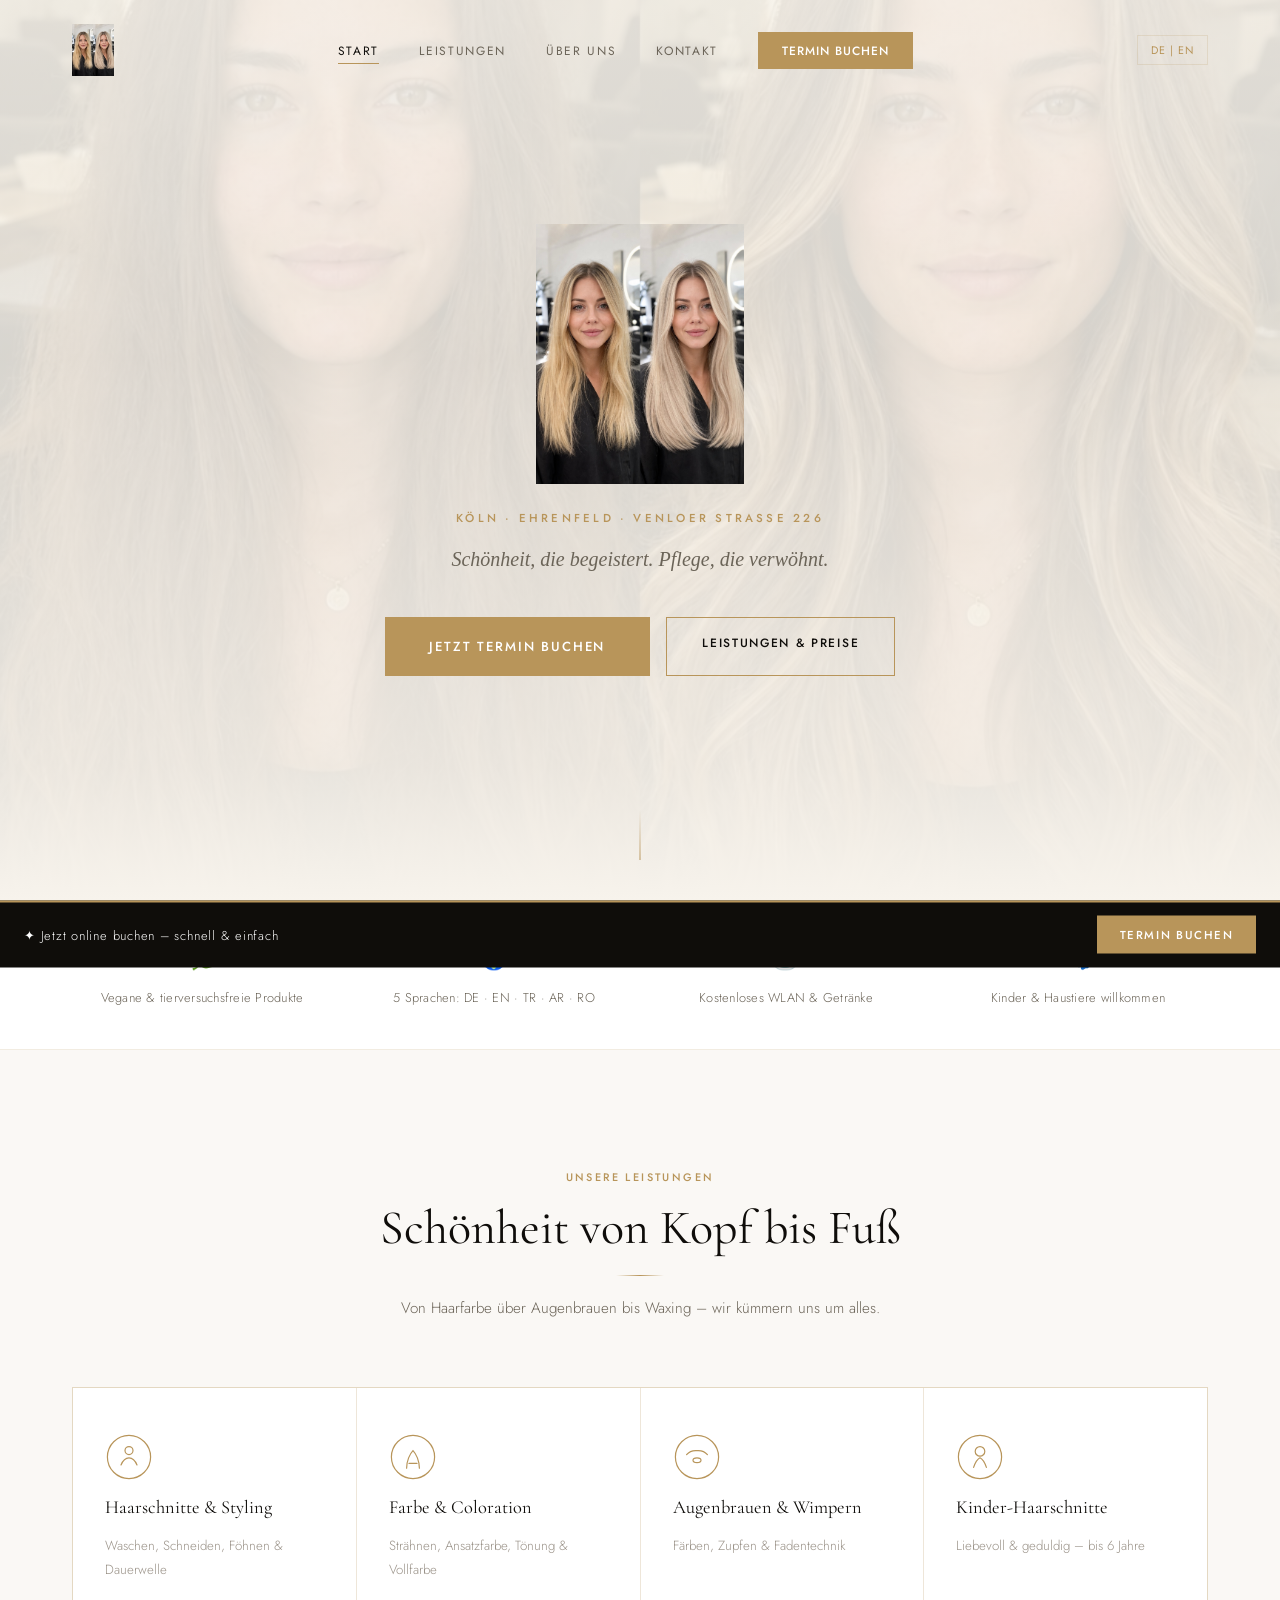
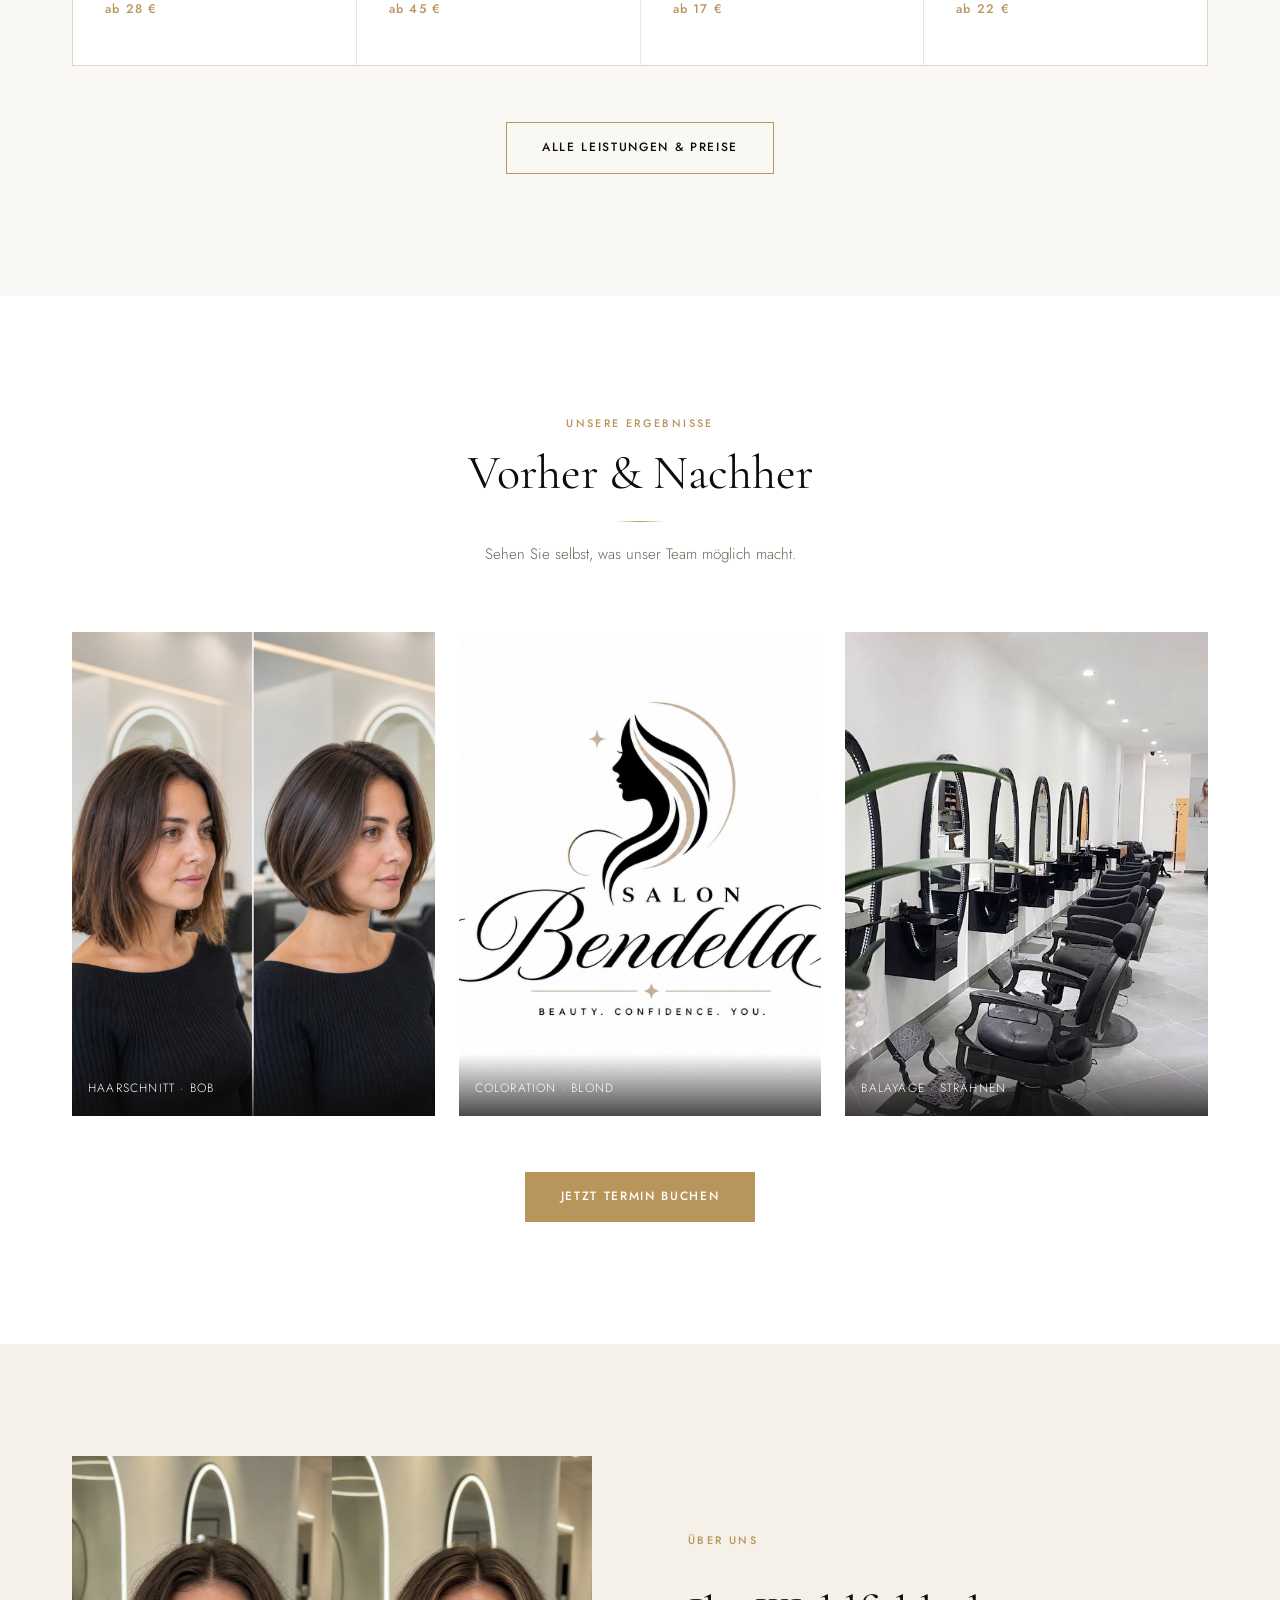
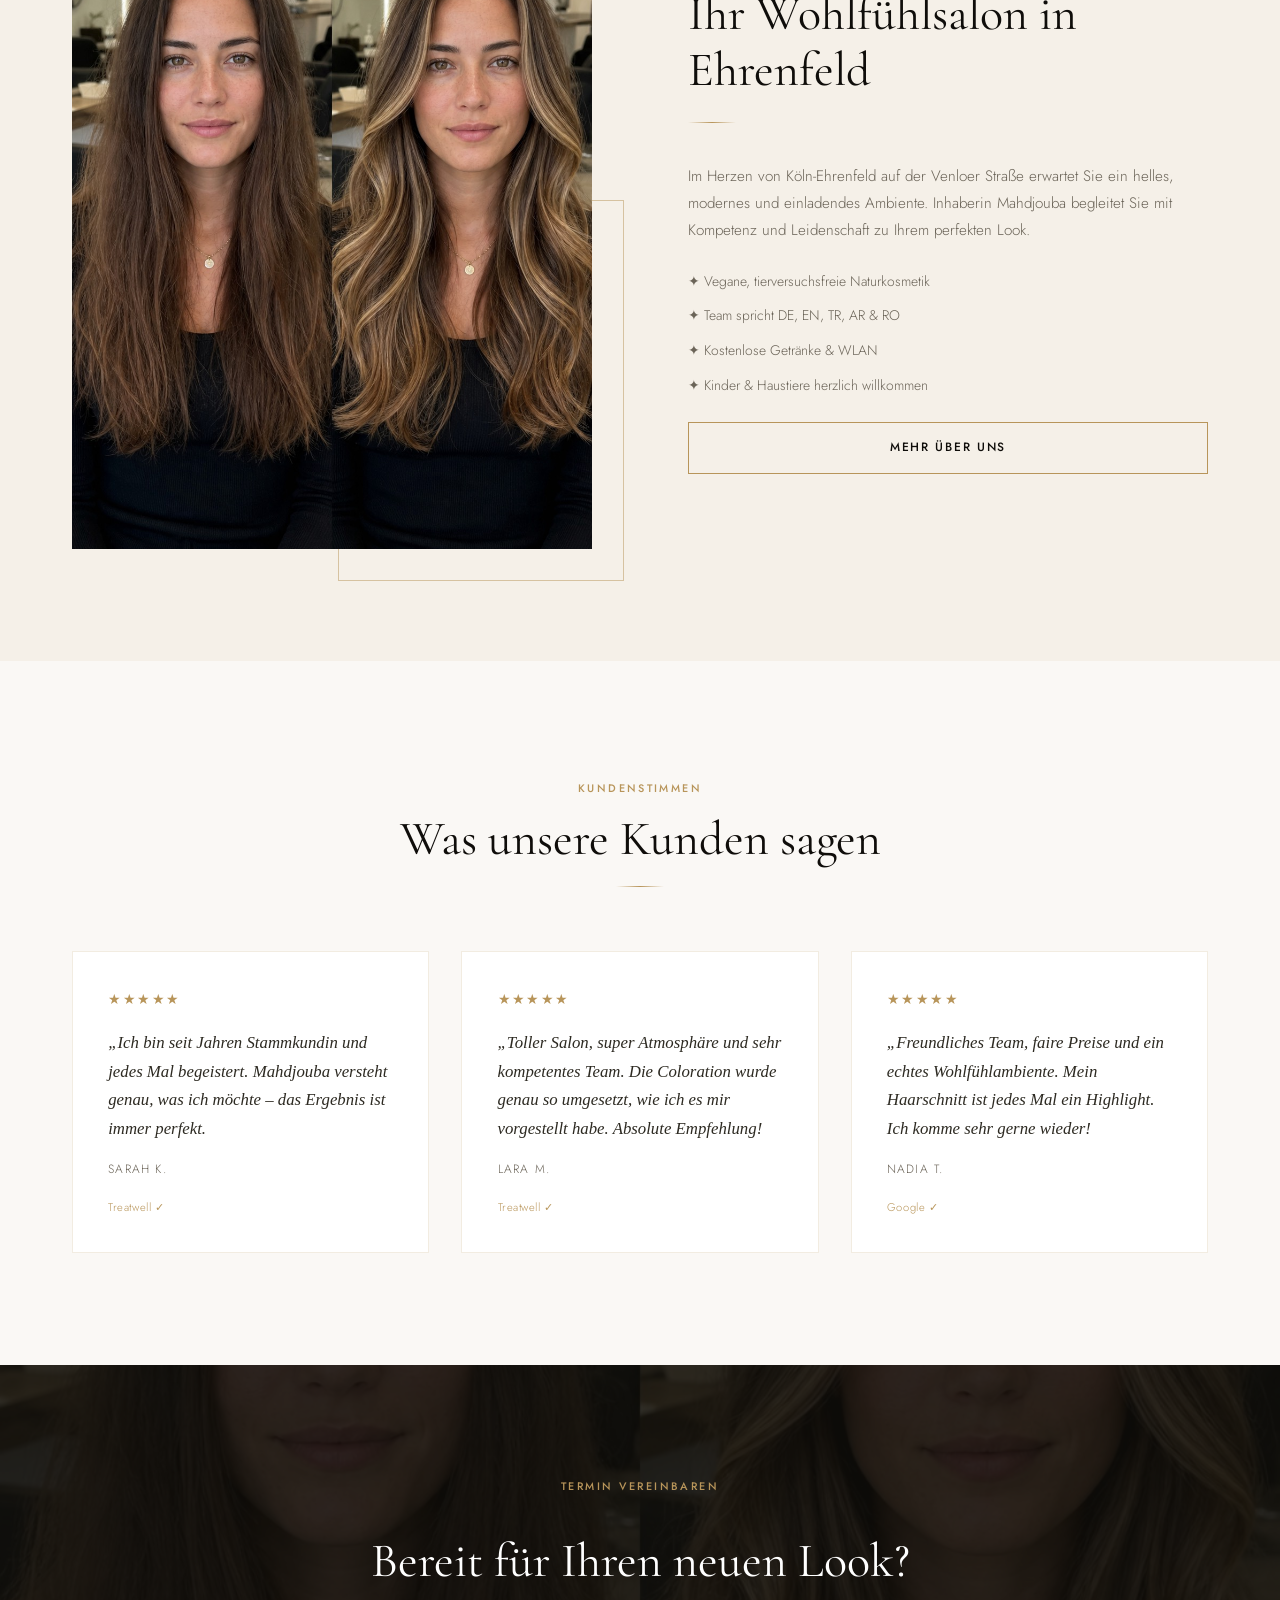
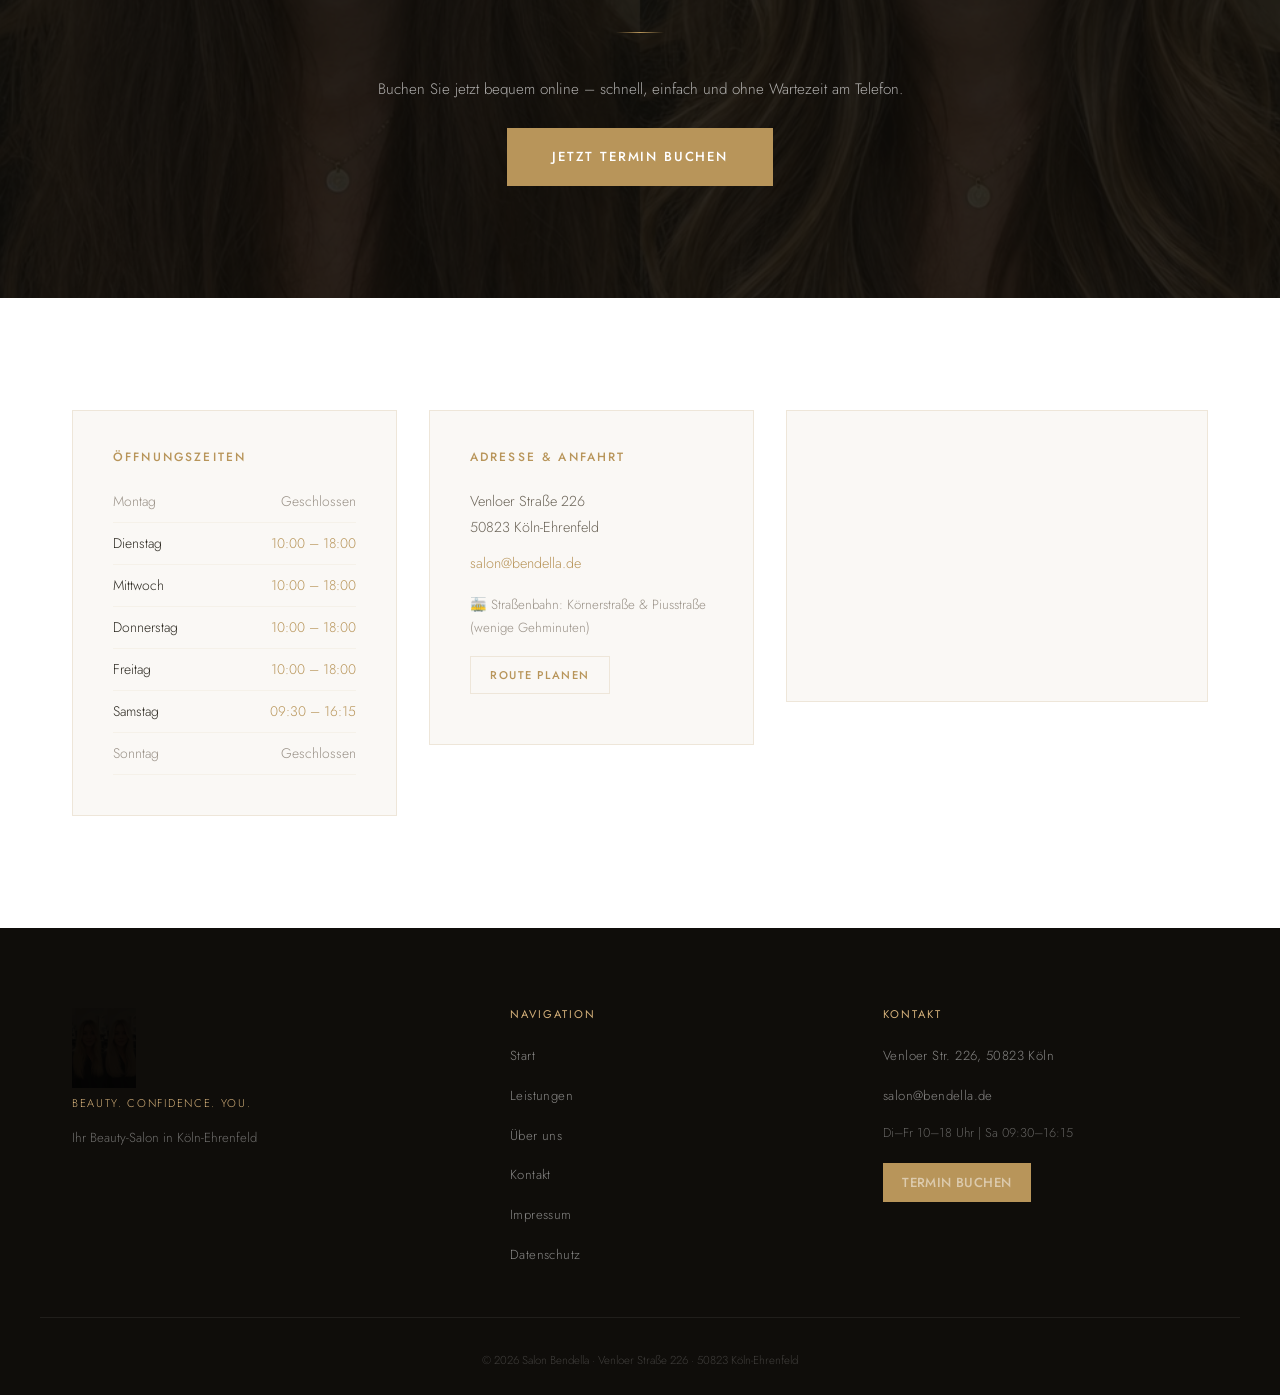
==== commit df35e387: "Add files via upload" ====
--- a/index.html
+++ b/index.html
@@ -7,51 +7,17 @@
   <link rel="preconnect" href="https://fonts.gstatic.com" crossorigin />
   <link href="https://fonts.googleapis.com/css2?family=Cormorant+Garamond:ital,wght@0,300;0,400;0,600;1,300;1,400&family=Jost:wght@300;400;500&display=swap" rel="stylesheet" />
   <link rel="stylesheet" href="css/style.css" />
-  <link rel="stylesheet" href="css/animations.css" />
-  <title>Salon Bendella | Friseur & Beauty – Köln Ehrenfeld</title>
-  <meta name="description" content="Salon Bendella – Ihr Beauty-Salon in Köln-Ehrenfeld. Haarschnitte, Colorationen, Augenbrauen & mehr. Jetzt Termin buchen!" />
-  <!-- Structured Data: LocalBusiness -->
+  <title>Salon Bendella | Friseur &amp; Beauty – Köln Ehrenfeld</title>
+  <meta name="description" content="Salon Bendella – Ihr Beauty-Salon in Köln-Ehrenfeld. Haarschnitte, Colorationen, Augenbrauen &amp; mehr. Jetzt Termin buchen!" />
   <script type="application/ld+json">
-  {
-    "@context":"https://schema.org",
-    "@type":"HairSalon",
-    "name":"Salon Bendella",
-    "image":"https://salon-bendella.de/images/salon-interior.jpg",
-    "url":"https://salon-bendella.de",
-    "telephone":"",
-    "email":"salon@bendella.de",
-    "address":{
-      "@type":"PostalAddress",
-      "streetAddress":"Venloer Straße 226",
-      "addressLocality":"Köln",
-      "addressRegion":"Nordrhein-Westfalen",
-      "postalCode":"50823",
-      "addressCountry":"DE"
-    },
-    "geo":{
-      "@type":"GeoCoordinates",
-      "latitude":50.948,
-      "longitude":6.919
-    },
-    "openingHoursSpecification":[
-      {"@type":"OpeningHoursSpecification","dayOfWeek":["Tuesday","Wednesday","Thursday","Friday"],"opens":"10:00","closes":"18:00"},
-      {"@type":"OpeningHoursSpecification","dayOfWeek":"Saturday","opens":"09:30","closes":"16:15"}
-    ],
-    "priceRange":"€€",
-    "servesCuisine":null,
-    "currenciesAccepted":"EUR",
-    "paymentAccepted":"Cash, Card",
-    "description":"Salon Bendella in Köln-Ehrenfeld bietet Haarschnitte, Colorationen, Tönung, Dauerwelle, Augenbrauen- und Wimpernbehandlungen sowie Kinderhaarschnitte. Vegane und tierversuchsfreie Produkte.",
-    "sameAs":["https://www.treatwell.de/ort/salon-bendella/"]
-  }
+  {"@context":"https://schema.org","@type":"HairSalon","name":"Salon Bendella","image":"https://salon-bendella.de/images/salon-interior.jpg","url":"https://salon-bendella.de","email":"salon@bendella.de","address":{"@type":"PostalAddress","streetAddress":"Venloer Straße 226","addressLocality":"Köln","addressRegion":"Nordrhein-Westfalen","postalCode":"50823","addressCountry":"DE"},"geo":{"@type":"GeoCoordinates","latitude":50.948,"longitude":6.919},"openingHoursSpecification":[{"@type":"OpeningHoursSpecification","dayOfWeek":["Tuesday","Wednesday","Thursday","Friday"],"opens":"10:00","closes":"18:00"},{"@type":"OpeningHoursSpecification","dayOfWeek":"Saturday","opens":"09:30","closes":"16:15"}],"priceRange":"€€","sameAs":["https://www.treatwell.de/ort/salon-bendella/"]}
   </script>
 </head>
 <body>
-
   <nav id="navbar">
     <div class="nav-inner">
       <a href="index.html" class="nav-logo">
-        <img src="images/logo.jpg" alt="Salon Bendella Logo" class="nav-logo-img" style="height:48px;width:auto;object-fit:contain;border-radius:0;" />
+        <img src="images/logo.jpg" alt="Salon Bendella Logo" class="nav-logo-img" />
       </a>
       <ul class="nav-links" id="navLinks">
         <li><a href="index.html"    data-de="Start"      data-en="Home">Start</a></li>
@@ -66,14 +32,11 @@
       </div>
     </div>
   </nav>
-
-  <!-- Sticky Booking Bar -->
   <div class="sticky-booking" id="stickyBar">
-    <span class="sticky-booking-text" data-de="✦ Jetzt online buchen – schnell & einfach" data-en="✦ Book online now – quick & easy">✦ Jetzt online buchen – schnell & einfach</span>
+    <span class="sticky-booking-text" data-de="✦ Jetzt online buchen – schnell &amp; einfach" data-en="✦ Book online now – quick &amp; easy">✦ Jetzt online buchen – schnell &amp; einfach</span>
     <a href="https://www.treatwell.de/ort/salon-bendella/" target="_blank" class="btn btn-primary" data-de="Termin buchen" data-en="Book Now">Termin buchen</a>
   </div>
 
-  <!-- ── HERO ── -->
   <header class="hero" id="hero">
     <div class="hero-bg">
       <div class="hero-bg-img"></div>
@@ -85,23 +48,21 @@
       <p class="hero-sub reveal" data-de="Schönheit, die begeistert. Pflege, die verwöhnt." data-en="Beauty that inspires. Care that indulges.">Schönheit, die begeistert. Pflege, die verwöhnt.</p>
       <div class="hero-actions reveal">
         <a href="https://www.treatwell.de/ort/salon-bendella/" target="_blank" class="btn btn-primary btn-large" data-de="Jetzt Termin buchen" data-en="Book Appointment">Jetzt Termin buchen</a>
-        <a href="services.html" class="btn btn-outline" data-de="Leistungen & Preise" data-en="Services & Prices">Leistungen & Preise</a>
+        <a href="services.html" class="btn btn-outline" data-de="Leistungen &amp; Preise" data-en="Services &amp; Prices">Leistungen &amp; Preise</a>
       </div>
     </div>
     <div class="hero-scroll"><span></span></div>
   </header>
 
-  <!-- ── USP STRIP ── -->
   <section class="usp-strip">
     <div class="usp-grid">
-      <div class="usp-item reveal"><span class="usp-icon">🌿</span><p data-de="Vegane & tierversuchsfreie Produkte" data-en="Vegan & cruelty-free products">Vegane & tierversuchsfreie Produkte</p></div>
+      <div class="usp-item reveal"><span class="usp-icon">🌿</span><p data-de="Vegane &amp; tierversuchsfreie Produkte" data-en="Vegan &amp; cruelty-free products">Vegane &amp; tierversuchsfreie Produkte</p></div>
       <div class="usp-item reveal"><span class="usp-icon">🌍</span><p data-de="5 Sprachen: DE · EN · TR · AR · RO" data-en="5 languages: DE · EN · TR · AR · RO">5 Sprachen: DE · EN · TR · AR · RO</p></div>
-      <div class="usp-item reveal"><span class="usp-icon">☕</span><p data-de="Kostenloses WLAN & Getränke" data-en="Free WiFi & refreshments">Kostenloses WLAN & Getränke</p></div>
-      <div class="usp-item reveal"><span class="usp-icon">🐾</span><p data-de="Kinder & Haustiere willkommen" data-en="Kids & pets welcome">Kinder & Haustiere willkommen</p></div>
-    </div>
-  </section>
-
-  <!-- ── SERVICES PREVIEW ── -->
+      <div class="usp-item reveal"><span class="usp-icon">☕</span><p data-de="Kostenloses WLAN &amp; Getränke" data-en="Free WiFi &amp; refreshments">Kostenloses WLAN &amp; Getränke</p></div>
+      <div class="usp-item reveal"><span class="usp-icon">🐾</span><p data-de="Kinder &amp; Haustiere willkommen" data-en="Kids &amp; pets welcome">Kinder &amp; Haustiere willkommen</p></div>
+    </div>
+  </section>
+
   <section class="section services-preview" id="leistungen">
     <div class="container">
       <div class="section-header reveal">
@@ -113,41 +74,40 @@
       <div class="services-grid">
         <a href="services.html#haarschnitte" class="service-card reveal">
           <div class="service-icon-wrap"><svg viewBox="0 0 60 60" fill="none"><circle cx="30" cy="30" r="27" stroke="currentColor" stroke-width="1.5"/><path d="M20 40c2-5 5-9 10-9s8 4 10 9" stroke="currentColor" stroke-width="1.5" stroke-linecap="round"/><circle cx="30" cy="22" r="5" stroke="currentColor" stroke-width="1.5"/></svg></div>
-          <h3 data-de="Haarschnitte & Styling" data-en="Haircuts & Styling">Haarschnitte & Styling</h3>
-          <p data-de="Waschen, Schneiden, Föhnen & Dauerwelle" data-en="Wash, cut, blow-dry & perm">Waschen, Schneiden, Föhnen & Dauerwelle</p>
+          <h3 data-de="Haarschnitte &amp; Styling" data-en="Haircuts &amp; Styling">Haarschnitte &amp; Styling</h3>
+          <p data-de="Waschen, Schneiden, Föhnen &amp; Dauerwelle" data-en="Wash, cut, blow-dry &amp; perm">Waschen, Schneiden, Föhnen &amp; Dauerwelle</p>
           <span class="service-from" data-de="ab 28 €" data-en="from €28">ab 28 €</span>
         </a>
         <a href="services.html#farbe" class="service-card reveal">
           <div class="service-icon-wrap"><svg viewBox="0 0 60 60" fill="none"><circle cx="30" cy="30" r="27" stroke="currentColor" stroke-width="1.5"/><path d="M22 44c0-9 4-18 8-22 4 4 8 13 8 22" stroke="currentColor" stroke-width="1.5" stroke-linecap="round"/><path d="M25 38h10" stroke="currentColor" stroke-width="1.5" stroke-linecap="round"/></svg></div>
-          <h3 data-de="Farbe & Coloration" data-en="Colour & Colouring">Farbe & Coloration</h3>
-          <p data-de="Strähnen, Ansatzfarbe, Tönung & Vollfarbe" data-en="Highlights, root colour, tint & full colour">Strähnen, Ansatzfarbe, Tönung & Vollfarbe</p>
+          <h3 data-de="Farbe &amp; Coloration" data-en="Colour &amp; Colouring">Farbe &amp; Coloration</h3>
+          <p data-de="Strähnen, Ansatzfarbe, Tönung &amp; Vollfarbe" data-en="Highlights, root colour, tint &amp; full colour">Strähnen, Ansatzfarbe, Tönung &amp; Vollfarbe</p>
           <span class="service-from" data-de="ab 45 €" data-en="from €45">ab 45 €</span>
         </a>
         <a href="services.html#augenbrauen" class="service-card reveal">
           <div class="service-icon-wrap"><svg viewBox="0 0 60 60" fill="none"><circle cx="30" cy="30" r="27" stroke="currentColor" stroke-width="1.5"/><path d="M17 27c5-6 11-5 13-5s8-1 13 5" stroke="currentColor" stroke-width="1.5" stroke-linecap="round"/><ellipse cx="30" cy="34" rx="5" ry="3" stroke="currentColor" stroke-width="1.5"/></svg></div>
-          <h3 data-de="Augenbrauen & Wimpern" data-en="Brows & Lashes">Augenbrauen & Wimpern</h3>
-          <p data-de="Färben, Zupfen & Fadentechnik" data-en="Tinting, threading & shaping">Färben, Zupfen & Fadentechnik</p>
+          <h3 data-de="Augenbrauen &amp; Wimpern" data-en="Brows &amp; Lashes">Augenbrauen &amp; Wimpern</h3>
+          <p data-de="Färben, Zupfen &amp; Fadentechnik" data-en="Tinting, threading &amp; shaping">Färben, Zupfen &amp; Fadentechnik</p>
           <span class="service-from" data-de="ab 17 €" data-en="from €17">ab 17 €</span>
         </a>
         <a href="services.html#kinder" class="service-card reveal">
           <div class="service-icon-wrap"><svg viewBox="0 0 60 60" fill="none"><circle cx="30" cy="30" r="27" stroke="currentColor" stroke-width="1.5"/><path d="M22 43c2-6 4-10 8-12 4 2 6 6 8 12" stroke="currentColor" stroke-width="1.5" stroke-linecap="round"/><circle cx="30" cy="23" r="6" stroke="currentColor" stroke-width="1.5"/></svg></div>
           <h3 data-de="Kinder-Haarschnitte" data-en="Children's Haircuts">Kinder-Haarschnitte</h3>
-          <p data-de="Liebevoll & geduldig – bis 6 Jahre" data-en="Caring & patient – up to 6 years">Liebevoll & geduldig – bis 6 Jahre</p>
+          <p data-de="Liebevoll &amp; geduldig – bis 6 Jahre" data-en="Caring &amp; patient – up to 6 years">Liebevoll &amp; geduldig – bis 6 Jahre</p>
           <span class="service-from" data-de="ab 22 €" data-en="from €22">ab 22 €</span>
         </a>
       </div>
       <div class="section-cta reveal">
-        <a href="services.html" class="btn btn-outline" data-de="Alle Leistungen & Preise" data-en="All Services & Prices">Alle Leistungen & Preise</a>
-      </div>
-    </div>
-  </section>
-
-  <!-- ── BEFORE/AFTER ── -->
+        <a href="services.html" class="btn btn-outline" data-de="Alle Leistungen &amp; Preise" data-en="All Services &amp; Prices">Alle Leistungen &amp; Preise</a>
+      </div>
+    </div>
+  </section>
+
   <section class="section gallery-section" id="galerie">
     <div class="container">
       <div class="section-header reveal">
         <span class="section-tag" data-de="Unsere Ergebnisse" data-en="Our Results">Unsere Ergebnisse</span>
-        <h2 data-de="Vorher & Nachher" data-en="Before & After">Vorher & Nachher</h2>
+        <h2 data-de="Vorher &amp; Nachher" data-en="Before &amp; After">Vorher &amp; Nachher</h2>
         <div class="gold-line"></div>
         <p data-de="Sehen Sie selbst, was unser Team möglich macht." data-en="See for yourself what our team can achieve.">Sehen Sie selbst, was unser Team möglich macht.</p>
       </div>
@@ -157,11 +117,11 @@
           <div class="gallery-label" data-de="Haarschnitt · Bob" data-en="Haircut · Bob">Haarschnitt · Bob</div>
         </div>
         <div class="gallery-item reveal">
-          <img src="images/before-after-2.jpg" alt="Vorher Nachher Blonde Strähnen Coloration Salon Bendella Köln" loading="lazy" />
+          <img src="images/before-after-2.jpg" alt="Vorher Nachher Blonde Coloration Salon Bendella Köln" loading="lazy" />
           <div class="gallery-label" data-de="Coloration · Blond" data-en="Colour · Blonde">Coloration · Blond</div>
         </div>
         <div class="gallery-item reveal">
-          <img src="images/before-after-3.jpg" alt="Vorher Nachher Balayage Strähnen Salon Bendella Köln" loading="lazy" />
+          <img src="images/before-after-3.jpg" alt="Vorher Nachher Balayage Salon Bendella Köln" loading="lazy" />
           <div class="gallery-label" data-de="Balayage · Strähnen" data-en="Balayage · Highlights">Balayage · Strähnen</div>
         </div>
       </div>
@@ -171,7 +131,6 @@
     </div>
   </section>
 
-  <!-- ── ABOUT TEASER ── -->
   <section class="section about-teaser" id="ueber-uns">
     <div class="about-split">
       <div class="about-image-frame reveal">
@@ -185,16 +144,15 @@
         <p data-de="Im Herzen von Köln-Ehrenfeld auf der Venloer Straße erwartet Sie ein helles, modernes und einladendes Ambiente. Inhaberin Mahdjouba begleitet Sie mit Kompetenz und Leidenschaft zu Ihrem perfekten Look." data-en="In the heart of Cologne-Ehrenfeld on Venloer Straße, a bright, modern and welcoming ambience awaits you. Owner Mahdjouba guides you with expertise and passion to your perfect look.">Im Herzen von Köln-Ehrenfeld auf der Venloer Straße erwartet Sie ein helles, modernes und einladendes Ambiente. Inhaberin Mahdjouba begleitet Sie mit Kompetenz und Leidenschaft zu Ihrem perfekten Look.</p>
         <ul class="about-features">
           <li data-de="✦ Vegane, tierversuchsfreie Naturkosmetik" data-en="✦ Vegan, cruelty-free natural cosmetics">✦ Vegane, tierversuchsfreie Naturkosmetik</li>
-          <li data-de="✦ Team spricht DE, EN, TR, AR & RO" data-en="✦ Team speaks DE, EN, TR, AR & RO">✦ Team spricht DE, EN, TR, AR & RO</li>
-          <li data-de="✦ Kostenlose Getränke & WLAN" data-en="✦ Free drinks & WiFi">✦ Kostenlose Getränke & WLAN</li>
-          <li data-de="✦ Kinder & Haustiere herzlich willkommen" data-en="✦ Kids & pets warmly welcome">✦ Kinder & Haustiere herzlich willkommen</li>
+          <li data-de="✦ Team spricht DE, EN, TR, AR &amp; RO" data-en="✦ Team speaks DE, EN, TR, AR &amp; RO">✦ Team spricht DE, EN, TR, AR &amp; RO</li>
+          <li data-de="✦ Kostenlose Getränke &amp; WLAN" data-en="✦ Free drinks &amp; WiFi">✦ Kostenlose Getränke &amp; WLAN</li>
+          <li data-de="✦ Kinder &amp; Haustiere herzlich willkommen" data-en="✦ Kids &amp; pets warmly welcome">✦ Kinder &amp; Haustiere herzlich willkommen</li>
         </ul>
         <a href="about.html" class="btn btn-outline" data-de="Mehr über uns" data-en="Learn More">Mehr über uns</a>
       </div>
     </div>
   </section>
 
-  <!-- ── REVIEWS ── -->
   <section class="section reviews-section" id="bewertungen">
     <div class="container">
       <div class="section-header reveal">
@@ -225,7 +183,6 @@
     </div>
   </section>
 
-  <!-- ── BOOKING CTA ── -->
   <section class="section booking-cta" id="buchen">
     <div class="booking-cta-overlay"></div>
     <div class="container">
@@ -239,7 +196,6 @@
     </div>
   </section>
 
-  <!-- ── INFO ── -->
   <section class="section info-section" id="info">
     <div class="container">
       <div class="info-grid">
@@ -256,17 +212,17 @@
           </ul>
         </div>
         <div class="info-card reveal">
-          <h3 data-de="Adresse & Anfahrt" data-en="Address & Directions">Adresse & Anfahrt</h3>
+          <h3 data-de="Adresse &amp; Anfahrt" data-en="Address &amp; Directions">Adresse &amp; Anfahrt</h3>
           <address>
             <p>Venloer Straße 226<br>50823 Köln-Ehrenfeld</p>
             <p><a href="mailto:salon@bendella.de">salon@bendella.de</a></p>
           </address>
-          <p class="transit-note" data-de="🚋 Straßenbahn: Körnerstraße & Piusstraße (wenige Gehminuten)" data-en="🚋 Tram: Körnerstraße & Piusstraße (a few minutes walk)">🚋 Straßenbahn: Körnerstraße & Piusstraße (wenige Gehminuten)</p>
+          <p class="transit-note" data-de="🚋 Straßenbahn: Körnerstraße &amp; Piusstraße (wenige Gehminuten)" data-en="🚋 Tram: Körnerstraße &amp; Piusstraße (a few minutes walk)">🚋 Straßenbahn: Körnerstraße &amp; Piusstraße (wenige Gehminuten)</p>
           <a href="https://maps.google.com/?q=Venloer+Straße+226,+50823+Köln" target="_blank" class="btn btn-ghost btn-sm" data-de="Route planen" data-en="Get Directions">Route planen</a>
         </div>
         <div class="info-card map-card reveal">
           <iframe src="https://www.google.com/maps/embed?pb=!1m18!1m12!1m3!1d2513.5!2d6.9189!3d50.9481!2m3!1f0!2f0!3f0!3m2!1i1024!2i768!4f13.1!3m3!1m2!1s0x47bf25a9e5a60001%3A0x1!2sVenloer+Stra%C3%9Fe+226%2C+50823+K%C3%B6ln!5e0!3m2!1sde!2sde!4v1600000000000"
-            width="100%" height="100%" style="border:0;min-height:260px;" allowfullscreen="" loading="lazy" title="Salon Bendella Standort"></iframe>
+            width="100%" height="100%" style="border:0;min-height:280px;" allowfullscreen="" loading="lazy" title="Salon Bendella Standort"></iframe>
         </div>
       </div>
     </div>
@@ -276,18 +232,18 @@
     <div class="footer-inner">
       <div class="footer-brand">
         <img src="images/logo.jpg" alt="Salon Bendella" class="footer-logo" />
-        <p class="footer-tagline">BEAUTY. CONFIDENCE. YOU.</p>
+        <span class="footer-tagline">BEAUTY. CONFIDENCE. YOU.</span>
         <p data-de="Ihr Beauty-Salon in Köln-Ehrenfeld" data-en="Your Beauty Salon in Cologne-Ehrenfeld">Ihr Beauty-Salon in Köln-Ehrenfeld</p>
       </div>
       <div class="footer-col">
         <h4 data-de="Navigation" data-en="Navigation">Navigation</h4>
         <ul>
-          <li><a href="index.html"    data-de="Start"      data-en="Home">Start</a></li>
-          <li><a href="services.html" data-de="Leistungen" data-en="Services">Leistungen</a></li>
-          <li><a href="about.html"    data-de="Über uns"   data-en="About">Über uns</a></li>
-          <li><a href="contact.html"  data-de="Kontakt"    data-en="Contact">Kontakt</a></li>
-          <li><a href="impressum.html"  data-de="Impressum"  data-en="Imprint">Impressum</a></li>
-          <li><a href="datenschutz.html" data-de="Datenschutz" data-en="Privacy">Datenschutz</a></li>
+          <li><a href="index.html"    data-de="Start"        data-en="Home">Start</a></li>
+          <li><a href="services.html" data-de="Leistungen"   data-en="Services">Leistungen</a></li>
+          <li><a href="about.html"    data-de="Über uns"     data-en="About">Über uns</a></li>
+          <li><a href="contact.html"  data-de="Kontakt"      data-en="Contact">Kontakt</a></li>
+          <li><a href="impressum.html"   data-de="Impressum"    data-en="Imprint">Impressum</a></li>
+          <li><a href="datenschutz.html" data-de="Datenschutz"  data-en="Privacy">Datenschutz</a></li>
         </ul>
       </div>
       <div class="footer-col">
@@ -295,7 +251,7 @@
         <ul>
           <li><a href="https://maps.google.com/?q=Venloer+Straße+226,+50823+Köln" target="_blank">Venloer Str. 226, 50823 Köln</a></li>
           <li><a href="mailto:salon@bendella.de">salon@bendella.de</a></li>
-          <li style="color:rgba(255,255,255,0.35);font-size:0.8rem;" data-de="Di–Fr 10:00–18:00 | Sa 09:30–16:15" data-en="Tue–Fri 10:00–18:00 | Sat 09:30–16:15">Di–Fr 10:00–18:00 | Sa 09:30–16:15</li>
+          <li style="color:rgba(255,255,255,0.35);font-size:0.8rem;" data-de="Di–Fr 10–18 Uhr | Sa 09:30–16:15" data-en="Tue–Fri 10–18 | Sat 09:30–16:15">Di–Fr 10–18 Uhr | Sa 09:30–16:15</li>
         </ul>
         <a href="https://www.treatwell.de/ort/salon-bendella/" target="_blank" class="btn btn-primary btn-sm" style="margin-top:1.2rem;display:inline-block;" data-de="Termin buchen" data-en="Book Now">Termin buchen</a>
       </div>
--- a/css/style.css
+++ b/css/style.css
@@ -1,428 +1,317 @@
 :root {
-  --black:       #0a0a0a;
-  --dark:        #111111;
-  --dark-mid:    #1c1c1c;
-  --mid:         #2e2e2e;
-  --grey:        #888888;
-  --light-grey:  #cccccc;
-  --off-white:   #f5f2ee;
-  --white:       #ffffff;
-  --gold:        #c9a96e;
-  --gold-light:  #e0c896;
-  --gold-dark:   #a07840;
+  --cream:       #faf8f5;
+  --warm-white:  #f5f0e8;
+  --off-white:   #ede8de;
+  --gold:        #b8955a;
+  --gold-light:  #d4b07a;
+  --gold-dark:   #8a6d3f;
+  --gold-pale:   #f0e6d0;
+  --black:       #0f0d0a;
+  --dark:        #1a1710;
+  --charcoal:    #2d2a22;
+  --mid-grey:    #6b6458;
+  --light-grey:  #9a9288;
+  --border:      rgba(184,149,90,0.18);
+  --border-soft: rgba(184,149,90,0.08);
   --font-serif:  'Cormorant Garamond', Georgia, serif;
   --font-sans:   'Jost', 'Helvetica Neue', Arial, sans-serif;
-  --transition:  all 0.4s cubic-bezier(0.25, 0.46, 0.45, 0.94);
-  --shadow:      0 4px 32px rgba(0,0,0,0.35);
-  --radius:      2px;
-}
-
-*, *::before, *::after { box-sizing: border-box; margin: 0; padding: 0; }
-
+  --transition:  all 0.4s cubic-bezier(0.25,0.46,0.45,0.94);
+  --shadow-sm:   0 2px 16px rgba(184,149,90,0.12);
+  --shadow-md:   0 8px 40px rgba(0,0,0,0.10);
+  --shadow-gold: 0 8px 32px rgba(184,149,90,0.25);
+}
+*, *::before, *::after { box-sizing: border-box; margin:0; padding:0; }
 html { scroll-behavior: smooth; font-size: 16px; }
-
-body {
-  background: var(--black);
-  color: var(--off-white);
-  font-family: var(--font-sans);
-  font-weight: 300;
-  line-height: 1.75;
-  overflow-x: hidden;
-}
-
+body { background: var(--cream); color: var(--charcoal); font-family: var(--font-sans); font-weight: 300; line-height: 1.8; overflow-x: hidden; }
 a { color: inherit; text-decoration: none; }
-img { max-width: 100%; display: block; }
+img { max-width: 100%; display: block; object-fit: cover; }
 address { font-style: normal; }
-
-/* ── TYPOGRAPHY ── */
-h1, h2, h3, h4 {
-  font-family: var(--font-serif);
-  font-weight: 400;
-  line-height: 1.15;
-  color: var(--white);
-}
-h1 { font-size: clamp(2.8rem, 6vw, 5.5rem); }
-h2 { font-size: clamp(2rem, 4vw, 3.2rem); }
-h3 { font-size: clamp(1.3rem, 2.5vw, 1.8rem); }
-h4 { font-size: 1.1rem; }
-p  { color: var(--light-grey); font-size: 0.95rem; }
-
+h1,h2,h3,h4 { font-family: var(--font-serif); font-weight: 400; line-height: 1.15; color: var(--black); }
+h1 { font-size: clamp(2.8rem,6vw,5.5rem); }
+h2 { font-size: clamp(2rem,4vw,3rem); }
+h3 { font-size: clamp(1.2rem,2.5vw,1.7rem); }
+h4 { font-size: 1rem; }
+p  { color: var(--mid-grey); font-size: 0.95rem; }
 .italic { font-style: italic; }
 .container { max-width: 1200px; margin: 0 auto; padding: 0 2rem; }
 .section { padding: 7rem 0; }
 
+/* ── LOGO – weißen Hintergrund entfernen ── */
+.nav-logo-img {
+  mix-blend-mode: multiply;
+  height: 52px !important;
+  width: auto !important;
+  object-fit: contain !important;
+  border-radius: 0 !important;
+}
+.hero-logo {
+  mix-blend-mode: multiply;
+  height: clamp(160px, 28vw, 260px) !important;
+  width: auto !important;
+  max-width: 520px;
+  margin: 0 auto 1.5rem;
+  display: block;
+}
+.footer-logo {
+  mix-blend-mode: multiply;
+  filter: none !important;
+  height: 80px !important;
+  width: auto;
+  opacity: 0.85;
+}
+
 /* ── NAVIGATION ── */
-#navbar {
-  position: fixed; top: 0; left: 0; right: 0; z-index: 1000;
-  transition: var(--transition);
-  padding: 1.5rem 0;
-}
-#navbar.scrolled {
-  background: rgba(10,10,10,0.95);
-  backdrop-filter: blur(20px);
-  -webkit-backdrop-filter: blur(20px);
-  padding: 1rem 0;
-  border-bottom: 1px solid rgba(201,169,110,0.15);
-}
-.nav-inner {
-  max-width: 1200px; margin: 0 auto; padding: 0 2rem;
-  display: flex; align-items: center; justify-content: space-between;
-  gap: 2rem;
-}
-.nav-logo { flex-shrink: 0; }
-.logo-text {
-  font-family: var(--font-serif);
-  font-size: 1.6rem;
-  color: var(--white);
-  letter-spacing: 0.02em;
-}
-.nav-links {
-  display: flex; align-items: center; gap: 2.5rem;
-  list-style: none;
-}
-.nav-links a {
-  font-size: 0.78rem;
-  font-weight: 400;
-  letter-spacing: 0.12em;
-  text-transform: uppercase;
-  color: var(--light-grey);
-  transition: var(--transition);
-  position: relative;
-}
-.nav-links a::after {
-  content: ''; position: absolute; bottom: -4px; left: 0; right: 0;
-  height: 1px; background: var(--gold); transform: scaleX(0);
-  transform-origin: left; transition: transform 0.3s ease;
-}
-.nav-links a:hover, .nav-links a.active { color: var(--white); }
-.nav-links a:hover::after, .nav-links a.active::after { transform: scaleX(1); }
-.nav-cta {
-  background: var(--gold) !important;
-  color: var(--black) !important;
-  padding: 0.6rem 1.4rem !important;
-  font-weight: 500 !important;
-  letter-spacing: 0.08em !important;
-}
-.nav-cta::after { display: none !important; }
-.nav-cta:hover { background: var(--gold-light) !important; }
-.nav-right { display: flex; align-items: center; gap: 1rem; }
-.lang-toggle {
-  background: transparent; border: 1px solid rgba(201,169,110,0.4);
-  color: var(--gold); font-family: var(--font-sans); font-size: 0.7rem;
-  letter-spacing: 0.1em; padding: 0.35rem 0.8rem; cursor: pointer;
-  transition: var(--transition);
-}
-.lang-toggle:hover { background: var(--gold); color: var(--black); }
-.hamburger {
-  display: none; flex-direction: column; justify-content: space-between;
-  width: 24px; height: 16px; background: none; border: none; cursor: pointer; padding: 0;
-}
-.hamburger span {
-  display: block; height: 1px; background: var(--white); transition: var(--transition);
-}
+#navbar { position: fixed; top:0; left:0; right:0; z-index: 1000; padding: 1.5rem 0; transition: var(--transition); }
+#navbar.scrolled { background: rgba(250,248,245,0.97); backdrop-filter: blur(20px); -webkit-backdrop-filter: blur(20px); padding: 0.8rem 0; border-bottom: 1px solid var(--border); box-shadow: var(--shadow-sm); }
+.nav-inner { max-width: 1200px; margin: 0 auto; padding: 0 2rem; display: flex; align-items: center; justify-content: space-between; gap: 2rem; }
+.nav-links { display: flex; align-items: center; gap: 2.5rem; list-style: none; }
+.nav-links a { font-size: 0.75rem; font-weight: 400; letter-spacing: 0.14em; text-transform: uppercase; color: var(--mid-grey); transition: var(--transition); position: relative; }
+.nav-links a::after { content:''; position:absolute; bottom:-4px; left:0; right:0; height:1px; background:var(--gold); transform:scaleX(0); transform-origin:left; transition:transform 0.3s ease; }
+.nav-links a:hover, .nav-links a.active { color: var(--black); }
+.nav-links a:hover::after, .nav-links a.active::after { transform:scaleX(1); }
+.nav-cta { background: var(--gold) !important; color: #fff !important; padding: 0.6rem 1.5rem !important; font-weight: 500 !important; letter-spacing: 0.08em !important; border-radius: 0 !important; }
+.nav-cta::after { display:none !important; }
+.nav-cta:hover { background: var(--gold-dark) !important; color: #fff !important; }
+.nav-right { display:flex; align-items:center; gap:1rem; }
+.lang-toggle { background:transparent; border:1px solid var(--border); color:var(--gold); font-family:var(--font-sans); font-size:0.68rem; letter-spacing:0.1em; padding:0.35rem 0.8rem; cursor:pointer; transition:var(--transition); }
+.lang-toggle:hover { background:var(--gold); color:#fff; border-color:var(--gold); }
+.hamburger { display:none; flex-direction:column; justify-content:space-between; width:24px; height:16px; background:none; border:none; cursor:pointer; padding:0; }
+.hamburger span { display:block; height:1px; background:var(--black); transition:var(--transition); }
 
 /* ── BUTTONS ── */
-.btn {
-  display: inline-block; font-family: var(--font-sans); font-size: 0.78rem;
-  font-weight: 500; letter-spacing: 0.12em; text-transform: uppercase;
-  padding: 0.85rem 2rem; transition: var(--transition); cursor: pointer;
-  border: none; text-align: center;
-}
-.btn-primary { background: var(--gold); color: var(--black); }
-.btn-primary:hover { background: var(--gold-light); transform: translateY(-2px); box-shadow: 0 8px 24px rgba(201,169,110,0.3); }
-.btn-outline { background: transparent; color: var(--white); border: 1px solid rgba(255,255,255,0.4); }
-.btn-outline:hover { border-color: var(--gold); color: var(--gold); }
-.btn-ghost { background: transparent; color: var(--gold); border: 1px solid var(--gold); }
-.btn-ghost:hover { background: var(--gold); color: var(--black); }
-.btn-large { padding: 1.1rem 2.6rem; font-size: 0.85rem; }
-.btn-sm { padding: 0.55rem 1.2rem; font-size: 0.72rem; }
-
-/* ── SECTION HEADER ── */
-.section-tag {
-  display: inline-block; font-size: 0.7rem; font-weight: 500;
-  letter-spacing: 0.2em; text-transform: uppercase; color: var(--gold);
-  margin-bottom: 1rem;
-}
-.section-header { text-align: center; margin-bottom: 4rem; }
-.section-header h2 { margin-bottom: 1rem; }
-.section-header p { max-width: 520px; margin: 0 auto; }
-.section-cta { text-align: center; margin-top: 3rem; }
+.btn { display:inline-block; font-family:var(--font-sans); font-size:0.75rem; font-weight:500; letter-spacing:0.14em; text-transform:uppercase; padding:0.9rem 2.2rem; transition:var(--transition); cursor:pointer; border:none; text-align:center; position:relative; overflow:hidden; }
+.btn-primary { background:var(--gold); color:#fff; }
+.btn-primary:hover { background:var(--gold-dark); transform:translateY(-2px); box-shadow:var(--shadow-gold); }
+.btn-outline { background:transparent; color:var(--black); border:1px solid var(--gold); }
+.btn-outline:hover { background:var(--gold); color:#fff; }
+.btn-ghost { background:transparent; color:var(--gold); border:1px solid var(--border); }
+.btn-ghost:hover { background:var(--gold-pale); border-color:var(--gold); }
+.btn-dark { background:var(--black); color:#fff; }
+.btn-dark:hover { background:var(--charcoal); transform:translateY(-2px); }
+.btn-large { padding:1.1rem 2.8rem; font-size:0.82rem; }
+.btn-sm { padding:0.5rem 1.2rem; font-size:0.7rem; }
+.btn::before { content:''; position:absolute; top:50%; left:50%; width:0; height:0; background:rgba(255,255,255,0.12); border-radius:50%; transform:translate(-50%,-50%); transition:width 0.5s ease, height 0.5s ease; }
+.btn:hover::before { width:220px; height:220px; }
+
+/* ── SECTION HELPERS ── */
+.section-tag { display:inline-block; font-size:0.68rem; font-weight:500; letter-spacing:0.22em; text-transform:uppercase; color:var(--gold); margin-bottom:0.8rem; }
+.section-header { text-align:center; margin-bottom:4rem; }
+.section-header h2 { margin-bottom:1rem; }
+.section-header p { max-width:520px; margin:0 auto; }
+.section-cta { text-align:center; margin-top:3.5rem; }
+.gold-line { width:48px; height:1px; background:linear-gradient(to right, transparent, var(--gold), transparent); margin:1.2rem auto; }
 
 /* ── HERO ── */
-.hero {
-  position: relative; height: 100vh; min-height: 700px;
-  display: flex; align-items: center; justify-content: center;
-  overflow: hidden;
-}
-.hero-bg {
-  position: absolute; inset: 0;
-  background: linear-gradient(135deg, #0a0a0a 0%, #1a1208 40%, #0f0d08 70%, #0a0a0a 100%);
-}
-.hero-overlay {
-  position: absolute; inset: 0;
-  background: radial-gradient(ellipse at 30% 50%, rgba(201,169,110,0.08) 0%, transparent 60%),
-              radial-gradient(ellipse at 80% 20%, rgba(201,169,110,0.04) 0%, transparent 50%);
-}
-.hero-pattern {
-  position: absolute; inset: 0; opacity: 0.03;
-  background-image: repeating-linear-gradient(0deg, transparent, transparent 40px, rgba(201,169,110,0.5) 40px, rgba(201,169,110,0.5) 41px),
-                    repeating-linear-gradient(90deg, transparent, transparent 40px, rgba(201,169,110,0.5) 40px, rgba(201,169,110,0.5) 41px);
-}
-.hero-content {
-  position: relative; z-index: 2; text-align: center;
-  padding: 0 1.5rem; max-width: 900px;
-}
-.hero-eyebrow {
-  font-size: 0.72rem; font-weight: 500; letter-spacing: 0.25em;
-  text-transform: uppercase; color: var(--gold); margin-bottom: 1.5rem;
-}
-.hero-title {
-  font-size: clamp(4rem, 10vw, 9rem); line-height: 0.95;
-  margin-bottom: 1.5rem; display: flex; flex-direction: column;
-  align-items: center;
-}
-.title-line { display: block; }
-.hero-sub {
-  font-size: clamp(1rem, 2vw, 1.3rem); font-family: var(--font-serif);
-  font-style: italic; color: var(--light-grey); margin-bottom: 3rem;
-}
-.hero-actions { display: flex; gap: 1rem; justify-content: center; flex-wrap: wrap; }
-.hero-scroll-indicator {
-  position: absolute; bottom: 2.5rem; left: 50%; transform: translateX(-50%);
-  z-index: 2;
-}
-.hero-scroll-indicator span {
-  display: block; width: 1px; height: 60px;
-  background: linear-gradient(to bottom, transparent, var(--gold));
-  animation: scrollPulse 2s ease-in-out infinite;
-}
-@keyframes scrollPulse {
-  0%, 100% { opacity: 0.3; transform: scaleY(1); }
-  50% { opacity: 1; transform: scaleY(1.2); }
-}
+.hero { position:relative; height:100vh; min-height:700px; display:flex; align-items:center; justify-content:center; overflow:hidden; }
+.hero-bg { position:absolute; inset:0; background:#f7f3ec; }
+.hero-bg-img { position:absolute; inset:0; background-image: url('../images/salon-interior.jpg'); background-size:cover; background-position:center; opacity:0.18; }
+.hero-bg-gradient { position:absolute; inset:0; background: linear-gradient(180deg, rgba(247,243,236,0.50) 0%, rgba(247,243,236,0.25) 40%, rgba(247,243,236,0.65) 85%, rgba(247,243,236,1.00) 100%); }
+.hero-content { position:relative; z-index:2; text-align:center; padding:0 1.5rem; max-width:860px; }
+.hero-tagline { font-size:0.72rem; font-weight:500; letter-spacing:0.28em; text-transform:uppercase; color:var(--gold); margin-bottom:0.8rem; }
+.hero-title { font-size:clamp(2.5rem,6vw,5rem); line-height:1.05; margin-bottom:1rem; color:var(--black); }
+.hero-sub { font-size:clamp(1rem,2vw,1.25rem); font-family:var(--font-serif); font-style:italic; color:var(--mid-grey); margin-bottom:2.5rem; }
+.hero-actions { display:flex; gap:1rem; justify-content:center; flex-wrap:wrap; }
+.hero-scroll { position:absolute; bottom:2.5rem; left:50%; transform:translateX(-50%); z-index:2; }
+.hero-scroll span { display:block; width:1px; height:50px; background:linear-gradient(to bottom, transparent, var(--gold)); animation:scrollPulse 2s ease-in-out infinite; }
+@keyframes scrollPulse { 0%,100%{opacity:0.3;transform:scaleY(1)} 50%{opacity:1;transform:scaleY(1.2)} }
+
+/* ── STICKY BOOKING BAR ── */
+.sticky-booking { position:fixed; bottom:0; left:0; right:0; z-index:999; background:var(--black); color:#fff; padding:0.85rem 1.5rem; display:flex; align-items:center; justify-content:space-between; transform:translateY(100%); transition:transform 0.4s ease; border-top:2px solid var(--gold); }
+.sticky-booking.visible { transform:translateY(0); }
+.sticky-booking-text { font-size:0.8rem; letter-spacing:0.06em; }
+.sticky-booking-text strong { color:var(--gold-light); }
+.sticky-booking .btn { padding:0.55rem 1.4rem; font-size:0.72rem; }
 
 /* ── USP STRIP ── */
-.usp-strip {
-  background: var(--dark-mid);
-  border-top: 1px solid rgba(201,169,110,0.15);
-  border-bottom: 1px solid rgba(201,169,110,0.15);
-  padding: 2.5rem 2rem;
-}
-.usp-grid {
-  max-width: 1200px; margin: 0 auto;
-  display: grid; grid-template-columns: repeat(4, 1fr); gap: 2rem;
-  text-align: center;
-}
-.usp-item { display: flex; flex-direction: column; align-items: center; gap: 0.5rem; }
-.usp-icon { color: var(--gold); font-size: 0.85rem; }
-.usp-item p { font-size: 0.82rem; letter-spacing: 0.04em; color: var(--light-grey); margin: 0; }
-
-/* ── SERVICES PREVIEW ── */
-.services-preview { background: var(--black); }
-.services-grid {
-  display: grid; grid-template-columns: repeat(4, 1fr); gap: 1.5px;
-  background: rgba(201,169,110,0.1);
-  border: 1px solid rgba(201,169,110,0.1);
-}
-.service-card {
-  background: var(--dark); padding: 3rem 2rem;
-  display: flex; flex-direction: column; gap: 1rem;
-  transition: var(--transition); cursor: pointer;
-}
-.service-card:hover { background: var(--dark-mid); transform: translateY(-4px); }
-.service-icon-wrap { width: 56px; height: 56px; color: var(--gold); }
-.service-icon-wrap svg { width: 100%; height: 100%; }
-.service-card h3 { font-size: 1.2rem; color: var(--white); }
-.service-card p { font-size: 0.85rem; color: var(--grey); flex: 1; }
-.service-from { font-size: 0.8rem; letter-spacing: 0.1em; color: var(--gold); font-weight: 500; }
+.usp-strip { background:#fff; border-top:1px solid var(--border); border-bottom:1px solid var(--border); padding:2.5rem 0; }
+.usp-grid { max-width:1200px; margin:0 auto; padding:0 2rem; display:grid; grid-template-columns:repeat(4,1fr); gap:2rem; text-align:center; }
+.usp-item { display:flex; flex-direction:column; align-items:center; gap:0.5rem; }
+.usp-icon { color:var(--gold); font-size:1.3rem; }
+.usp-item p { font-size:0.8rem; letter-spacing:0.02em; color:var(--mid-grey); margin:0; }
+.usp-item:hover { transform:translateY(-3px); transition:transform 0.3s ease; }
+
+/* ── SERVICES ── */
+.services-preview { background:var(--cream); }
+.services-grid { display:grid; grid-template-columns:repeat(4,1fr); gap:1px; background:var(--border); border:1px solid var(--border); }
+.service-card { background:#fff; padding:2.8rem 2rem; display:flex; flex-direction:column; gap:1rem; transition:var(--transition); cursor:pointer; }
+.service-card:hover { background:var(--gold-pale); transform:translateY(-3px); box-shadow:var(--shadow-sm); }
+.service-icon-wrap { width:48px; height:48px; color:var(--gold); }
+.service-icon-wrap svg { width:100%; height:100%; }
+.service-card h3 { font-size:1.15rem; color:var(--black); }
+.service-card p  { font-size:0.83rem; color:var(--light-grey); flex:1; }
+.service-from    { font-size:0.78rem; letter-spacing:0.1em; color:var(--gold); font-weight:500; }
+.service-card:hover .service-icon-wrap { filter:drop-shadow(0 0 6px rgba(184,149,90,0.4)); }
+
+/* ── GALLERY ── */
+.gallery-section { background:#fff; }
+.gallery-grid { display:grid; grid-template-columns:repeat(3,1fr); gap:1.5rem; }
+.gallery-item { position:relative; overflow:hidden; cursor:zoom-in; }
+.gallery-item img { width:100%; aspect-ratio:3/4; object-fit:cover; object-position:top; transition:transform 0.6s ease; }
+.gallery-item:hover img { transform:scale(1.04); }
+.gallery-label { position:absolute; bottom:0; left:0; right:0; background:linear-gradient(to top, rgba(15,13,10,0.75), transparent); padding:1.5rem 1rem 1rem; color:#fff; font-size:0.75rem; letter-spacing:0.1em; text-transform:uppercase; }
 
 /* ── ABOUT TEASER ── */
-.about-teaser { background: var(--dark); }
-.about-split {
-  max-width: 1200px; margin: 0 auto; padding: 0 2rem;
-  display: grid; grid-template-columns: 1fr 1fr; gap: 6rem; align-items: center;
-}
-.about-image-frame { position: relative; }
-.about-placeholder { background: var(--dark-mid); aspect-ratio: 3/4; overflow: hidden; }
-.about-placeholder svg { width: 100%; height: 100%; }
-.about-accent-box {
-  position: absolute; bottom: -2rem; right: -2rem; width: 60%; height: 60%;
-  border: 1px solid rgba(201,169,110,0.25); z-index: -1;
-}
-.about-text { display: flex; flex-direction: column; gap: 1.5rem; }
-.about-text h2 { margin-bottom: 0; }
-.about-features { list-style: none; display: flex; flex-direction: column; gap: 0.6rem; }
-.about-features li { font-size: 0.88rem; color: var(--light-grey); letter-spacing: 0.02em; }
+.about-teaser { background:var(--warm-white); }
+.about-split { max-width:1200px; margin:0 auto; padding:0 2rem; display:grid; grid-template-columns:1fr 1fr; gap:6rem; align-items:center; }
+.about-image-frame { position:relative; }
+.about-image-frame img { width:100%; aspect-ratio:3/4; object-fit:cover; }
+.about-accent-box { position:absolute; bottom:-2rem; right:-2rem; width:55%; height:55%; border:1px solid var(--gold); z-index:-1; opacity:0.5; }
+.about-text { display:flex; flex-direction:column; gap:1.5rem; }
+.about-text h2 { margin-bottom:0; }
+.about-features { list-style:none; display:flex; flex-direction:column; gap:0.6rem; }
+.about-features li { font-size:0.87rem; color:var(--mid-grey); }
+
+/* ── REVIEWS ── */
+.reviews-section { background:var(--cream); }
+.reviews-grid { display:grid; grid-template-columns:repeat(3,1fr); gap:2rem; }
+.review-card { background:#fff; padding:2.2rem; border:1px solid var(--border); display:flex; flex-direction:column; gap:1rem; transition:var(--transition); }
+.review-card:hover { box-shadow:var(--shadow-sm); transform:translateY(-3px); }
+.review-stars { color:var(--gold); letter-spacing:0.1em; font-size:0.9rem; }
+.review-text { font-family:var(--font-serif); font-style:italic; font-size:1.05rem; color:var(--charcoal); flex:1; line-height:1.7; }
+.review-author { font-size:0.75rem; letter-spacing:0.1em; text-transform:uppercase; color:var(--mid-grey); }
+.review-source { font-size:0.7rem; color:var(--gold); letter-spacing:0.05em; }
 
 /* ── BOOKING CTA ── */
-.booking-cta {
-  background: linear-gradient(135deg, #1a1208, #0f0d08);
-  border-top: 1px solid rgba(201,169,110,0.2);
-  border-bottom: 1px solid rgba(201,169,110,0.2);
-}
-.booking-inner { text-align: center; max-width: 600px; margin: 0 auto; display: flex; flex-direction: column; gap: 1.5rem; align-items: center; }
-.booking-inner h2 { margin: 0; }
-
-/* ── INFO SECTION ── */
-.info-section { background: var(--black); }
-.info-grid {
-  display: grid; grid-template-columns: 1fr 1fr 1.2fr; gap: 2rem; align-items: start;
-}
-.info-card {
-  background: var(--dark); padding: 2.5rem;
-  border: 1px solid rgba(201,169,110,0.1);
-}
-.info-card h3 {
-  font-size: 1.1rem; color: var(--gold); font-family: var(--font-sans);
-  font-weight: 500; letter-spacing: 0.1em; text-transform: uppercase;
-  margin-bottom: 1.5rem;
-}
-.hours-list { list-style: none; display: flex; flex-direction: column; gap: 0.6rem; }
-.hours-list li {
-  display: flex; justify-content: space-between; align-items: center;
-  font-size: 0.88rem; color: var(--grey); padding-bottom: 0.6rem;
-  border-bottom: 1px solid rgba(255,255,255,0.05);
-}
-.hours-list li.open span:first-child { color: var(--off-white); }
-.hours-list li.open span:last-child { color: var(--gold); }
-.info-card address p { margin-bottom: 0.6rem; color: var(--light-grey); font-size: 0.9rem; }
-.info-card address a { color: var(--gold); }
-.transit-note { font-size: 0.85rem; color: var(--grey); margin: 1rem 0; }
-.map-card { padding: 0; overflow: hidden; }
+.booking-cta { background:var(--black); background-image: url('../images/salon-interior.jpg'); background-size:cover; background-position:center; position:relative; }
+.booking-cta-overlay { position:absolute; inset:0; background:rgba(15,13,10,0.86); }
+.booking-cta .container { position:relative; z-index:1; }
+.booking-inner { text-align:center; max-width:640px; margin:0 auto; display:flex; flex-direction:column; gap:1.5rem; align-items:center; }
+.booking-inner h2 { color:#fff; }
+.booking-inner p { color:rgba(255,255,255,0.65); }
+
+/* ── INFO ── */
+.info-section { background:#fff; }
+.info-grid { display:grid; grid-template-columns:1fr 1fr 1.3fr; gap:2rem; align-items:start; }
+.info-card { background:var(--cream); padding:2.5rem; border:1px solid var(--border); }
+.info-card h3 { font-size:0.75rem; color:var(--gold); font-family:var(--font-sans); font-weight:500; letter-spacing:0.18em; text-transform:uppercase; margin-bottom:1.5rem; }
+.hours-list { list-style:none; display:flex; flex-direction:column; gap:0.5rem; }
+.hours-list li { display:flex; justify-content:space-between; align-items:center; font-size:0.87rem; color:var(--light-grey); padding-bottom:0.5rem; border-bottom:1px solid var(--border-soft); }
+.hours-list li.open span:first-child { color:var(--charcoal); }
+.hours-list li.open span:last-child  { color:var(--gold); }
+.info-card address p { margin-bottom:0.6rem; color:var(--mid-grey); font-size:0.9rem; }
+.info-card address a { color:var(--gold); }
+.transit-note { font-size:0.83rem; color:var(--light-grey); margin:1rem 0; }
+.map-card { padding:0; overflow:hidden; }
 
 /* ── PAGE HERO ── */
-.page-hero {
-  background: var(--dark); padding: 10rem 2rem 5rem;
-  border-bottom: 1px solid rgba(201,169,110,0.15);
-  text-align: center;
-}
-.page-hero-content { max-width: 600px; margin: 0 auto; }
+.page-hero { background:var(--warm-white); padding:9rem 2rem 4.5rem; border-bottom:1px solid var(--border); text-align:center; }
+.page-hero-content { max-width:600px; margin:0 auto; }
+.page-hero h1 { color:var(--black); }
 
 /* ── SERVICES FULL ── */
-.services-full { background: var(--black); }
-.price-category { margin-bottom: 5rem; }
-.category-header {
-  border-bottom: 1px solid rgba(201,169,110,0.25); margin-bottom: 2.5rem; padding-bottom: 1rem;
-}
-.category-header h2 { font-size: 1.6rem; color: var(--gold); }
-.price-table { display: grid; grid-template-columns: repeat(auto-fill, minmax(280px, 1fr)); gap: 2rem; }
-.price-service-block { background: var(--dark); padding: 2rem; border: 1px solid rgba(255,255,255,0.05); }
-.price-service-block h3 { font-size: 1.05rem; margin-bottom: 1.2rem; font-family: var(--font-sans); font-weight: 400; color: var(--off-white); }
-.price-row {
-  display: grid; grid-template-columns: 1fr 1fr auto;
-  gap: 0.5rem; align-items: center; padding: 0.6rem 0;
-  border-bottom: 1px solid rgba(255,255,255,0.05);
-  font-size: 0.88rem;
-}
-.price-row:last-child { border-bottom: none; }
-.price-row span { color: var(--light-grey); }
-.price-row.single { grid-template-columns: 0 1fr auto; }
-.price-row .dur { color: var(--grey); font-size: 0.8rem; text-align: center; }
-.price-row .price { color: var(--gold); font-weight: 500; text-align: right; white-space: nowrap; }
-.services-book-cta { text-align: center; padding: 4rem 0 0; display: flex; flex-direction: column; align-items: center; gap: 1.5rem; }
-.services-book-cta p { color: var(--grey); font-size: 0.85rem; }
+.services-full { background:var(--cream); }
+.price-category { margin-bottom:5rem; }
+.category-header { border-bottom:1px solid var(--border); margin-bottom:2.5rem; padding-bottom:1rem; }
+.category-header h2 { font-size:1.5rem; color:var(--gold); }
+.price-table { display:grid; grid-template-columns:repeat(auto-fill,minmax(280px,1fr)); gap:1.5rem; }
+.price-service-block { background:#fff; padding:2rem; border:1px solid var(--border); transition:var(--transition); }
+.price-service-block:hover { box-shadow:var(--shadow-sm); }
+.price-service-block h3 { font-size:1rem; margin-bottom:1.2rem; font-family:var(--font-sans); font-weight:400; color:var(--charcoal); }
+.price-row { display:grid; grid-template-columns:1fr 1fr auto; gap:0.5rem; align-items:center; padding:0.55rem 0; border-bottom:1px solid var(--border-soft); font-size:0.87rem; }
+.price-row:last-child { border-bottom:none; }
+.price-row span { color:var(--mid-grey); }
+.price-row.single { grid-template-columns:0 1fr auto; }
+.price-row .dur  { color:var(--light-grey); font-size:0.78rem; text-align:center; }
+.price-row .price { color:var(--gold-dark); font-weight:500; text-align:right; white-space:nowrap; }
+.services-book-cta { text-align:center; padding:4rem 0 0; display:flex; flex-direction:column; align-items:center; gap:1.5rem; }
+.services-book-cta p { color:var(--light-grey); font-size:0.85rem; }
 
 /* ── ABOUT FULL ── */
-.about-full { background: var(--black); }
-.about-intro { max-width: 700px; margin: 0 auto 5rem; text-align: center; }
-.about-intro h2 { margin-bottom: 1.5rem; }
-.team-grid { display: grid; grid-template-columns: 1fr 1fr; gap: 3rem; margin-bottom: 5rem; }
-.team-card { text-align: center; }
-.team-photo-frame { margin-bottom: 1.5rem; }
-.team-photo-placeholder { background: var(--dark); aspect-ratio: 3/4; max-width: 280px; margin: 0 auto; overflow: hidden; }
-.team-photo-placeholder svg { width: 100%; height: 100%; }
-.team-card h3 { font-size: 1.8rem; margin-bottom: 0.3rem; }
-.team-role { font-size: 0.75rem; letter-spacing: 0.15em; text-transform: uppercase; color: var(--gold); display: block; margin-bottom: 1rem; }
-.team-card p { font-size: 0.88rem; max-width: 320px; margin: 0 auto; }
-.values-section { margin-bottom: 3rem; }
-.values-section h2 { text-align: center; margin-bottom: 3rem; }
-.values-grid { display: grid; grid-template-columns: repeat(3, 1fr); gap: 1.5rem; }
-.value-card { background: var(--dark); padding: 2rem; border: 1px solid rgba(255,255,255,0.05); text-align: center; transition: var(--transition); }
-.value-card:hover { border-color: rgba(201,169,110,0.3); transform: translateY(-3px); }
-.value-icon { font-size: 1.8rem; display: block; margin-bottom: 1rem; }
-.value-card h4 { font-family: var(--font-sans); font-size: 0.85rem; letter-spacing: 0.12em; text-transform: uppercase; color: var(--gold); margin-bottom: 0.8rem; }
-.value-card p { font-size: 0.85rem; }
+.about-full { background:var(--cream); }
+.about-intro { max-width:700px; margin:0 auto 5rem; text-align:center; }
+.about-intro h2 { margin-bottom:1.5rem; }
+.team-grid { display:grid; grid-template-columns:1fr 1fr; gap:3rem; margin-bottom:5rem; }
+.team-card { text-align:center; }
+.team-photo-placeholder { background:var(--warm-white); aspect-ratio:3/4; max-width:280px; margin:0 auto 1.5rem; overflow:hidden; display:flex; align-items:center; justify-content:center; border:1px solid var(--border); }
+.team-photo-placeholder p { color:var(--light-grey); font-size:0.82rem; }
+.team-card h3 { font-size:1.8rem; margin-bottom:0.3rem; }
+.team-role { font-size:0.72rem; letter-spacing:0.15em; text-transform:uppercase; color:var(--gold); display:block; margin-bottom:1rem; }
+.team-card p { font-size:0.87rem; max-width:320px; margin:0 auto; }
+.values-section { margin-bottom:3rem; }
+.values-section h2 { text-align:center; margin-bottom:3rem; }
+.values-grid { display:grid; grid-template-columns:repeat(3,1fr); gap:1.5rem; }
+.value-card { background:#fff; padding:2rem; border:1px solid var(--border); text-align:center; transition:var(--transition); }
+.value-card:hover { border-color:var(--gold); transform:translateY(-3px); box-shadow:var(--shadow-sm); }
+.value-icon { font-size:1.8rem; display:block; margin-bottom:1rem; }
+.value-card h4 { font-family:var(--font-sans); font-size:0.8rem; letter-spacing:0.12em; text-transform:uppercase; color:var(--gold); margin-bottom:0.8rem; }
+.value-card p  { font-size:0.84rem; }
 
 /* ── CONTACT ── */
-.contact-section { background: var(--black); }
-.contact-grid { display: grid; grid-template-columns: 1fr 1.5fr; gap: 5rem; }
-.contact-info h2 { margin-bottom: 2.5rem; }
-.contact-block { margin-bottom: 2rem; }
-.contact-label { font-size: 0.7rem; letter-spacing: 0.18em; text-transform: uppercase; color: var(--gold); display: block; margin-bottom: 0.5rem; }
-.contact-block p, .contact-block address { font-size: 0.9rem; color: var(--light-grey); }
-.contact-block a { color: var(--gold); }
-.contact-map { margin-bottom: 2rem; }
-.contact-form-wrap h3 { margin-bottom: 1.5rem; font-size: 1.4rem; }
-.contact-form { display: flex; flex-direction: column; gap: 1.2rem; }
-.form-row { display: grid; grid-template-columns: 1fr 1fr; gap: 1.2rem; }
-.form-group { display: flex; flex-direction: column; gap: 0.4rem; }
-.form-group label { font-size: 0.72rem; letter-spacing: 0.12em; text-transform: uppercase; color: var(--gold); }
-.form-group input, .form-group textarea {
-  background: var(--dark); border: 1px solid rgba(255,255,255,0.1);
-  color: var(--off-white); font-family: var(--font-sans); font-size: 0.9rem;
-  padding: 0.9rem 1rem; outline: none; transition: var(--transition); resize: vertical;
-}
-.form-group input:focus, .form-group textarea:focus { border-color: var(--gold); }
-.form-group input::placeholder, .form-group textarea::placeholder { color: var(--grey); }
-.form-note { font-size: 0.8rem; color: var(--grey); margin-top: 1rem; }
-.form-note a { color: var(--gold); }
+.contact-section { background:var(--cream); }
+.contact-grid { display:grid; grid-template-columns:1fr 1.5fr; gap:5rem; }
+.contact-info h2 { margin-bottom:2.5rem; }
+.contact-block { margin-bottom:2rem; }
+.contact-label { font-size:0.68rem; letter-spacing:0.18em; text-transform:uppercase; color:var(--gold); display:block; margin-bottom:0.5rem; }
+.contact-block p  { font-size:0.9rem; color:var(--mid-grey); }
+.contact-block a  { color:var(--gold); }
+.contact-map { margin-bottom:2rem; }
+.contact-form-wrap h3 { margin-bottom:1.5rem; font-size:1.4rem; }
+.contact-form { display:flex; flex-direction:column; gap:1.2rem; }
+.form-row { display:grid; grid-template-columns:1fr 1fr; gap:1.2rem; }
+.form-group { display:flex; flex-direction:column; gap:0.4rem; }
+.form-group label { font-size:0.7rem; letter-spacing:0.12em; text-transform:uppercase; color:var(--gold); }
+.form-group input, .form-group textarea { background:#fff; border:1px solid var(--border); color:var(--charcoal); font-family:var(--font-sans); font-size:0.9rem; padding:0.9rem 1rem; outline:none; transition:var(--transition); resize:vertical; }
+.form-group input:focus, .form-group textarea:focus { border-color:var(--gold); }
+.form-group input::placeholder, .form-group textarea::placeholder { color:var(--light-grey); }
+.form-note { font-size:0.8rem; color:var(--light-grey); margin-top:1rem; }
+.form-note a { color:var(--gold); }
 
 /* ── FOOTER ── */
-.site-footer {
-  background: var(--dark-mid);
-  border-top: 1px solid rgba(201,169,110,0.15);
-  padding: 4rem 0 1.5rem;
-}
-.footer-inner {
-  max-width: 1200px; margin: 0 auto; padding: 0 2rem 3rem;
-  display: grid; grid-template-columns: 1fr 1fr 1fr; gap: 3rem;
-  border-bottom: 1px solid rgba(255,255,255,0.05);
-}
-.footer-brand .logo-text { font-size: 1.4rem; display: block; margin-bottom: 0.5rem; }
-.footer-brand p { font-size: 0.82rem; color: var(--grey); }
-.footer-links ul { list-style: none; display: flex; flex-direction: column; gap: 0.8rem; }
-.footer-links a { font-size: 0.82rem; color: var(--grey); letter-spacing: 0.05em; transition: var(--transition); }
-.footer-links a:hover { color: var(--gold); }
-.footer-book { display: flex; flex-direction: column; gap: 1rem; align-items: flex-end; }
-.footer-legal { font-size: 0.75rem; color: var(--grey); }
-.footer-legal a { color: var(--grey); margin: 0 0.3rem; }
-.footer-legal a:hover { color: var(--gold); }
-.footer-copy { text-align: center; font-size: 0.75rem; color: var(--mid); padding: 1.5rem 2rem 0; max-width: 1200px; margin: 0 auto; }
+.site-footer { background:var(--black); color:#fff; padding:5rem 0 1.5rem; }
+.footer-inner { max-width:1200px; margin:0 auto; padding:0 2rem 3rem; display:grid; grid-template-columns:1.2fr 1fr 1fr; gap:3rem; border-bottom:1px solid rgba(255,255,255,0.07); }
+.footer-brand p { font-size:0.82rem; color:rgba(255,255,255,0.4); }
+.footer-tagline { font-size:0.7rem; letter-spacing:0.15em; color:var(--gold-light); margin:0.3rem 0 0.8rem; display:block; }
+.footer-col h4 { font-family:var(--font-sans); font-size:0.7rem; letter-spacing:0.18em; text-transform:uppercase; color:var(--gold-light); margin-bottom:1.2rem; }
+.footer-col ul { list-style:none; display:flex; flex-direction:column; gap:0.7rem; }
+.footer-col a { font-size:0.82rem; color:rgba(255,255,255,0.5); letter-spacing:0.03em; transition:var(--transition); }
+.footer-col a:hover { color:var(--gold-light); }
+.footer-copy { text-align:center; font-size:0.72rem; color:rgba(255,255,255,0.2); padding:2rem 2rem 0; max-width:1200px; margin:0 auto; }
 
 /* ── LEGAL ── */
-.legal-section { background: var(--black); }
-.legal-content { max-width: 800px; }
-.legal-content h2 { font-size: 1.4rem; margin: 2rem 0 0.8rem; color: var(--gold); }
-.legal-content h3 { font-size: 1rem; margin: 1.5rem 0 0.5rem; }
-.legal-content p { margin-bottom: 0.8rem; font-size: 0.9rem; }
-.legal-content a { color: var(--gold); }
-.legal-note { background: rgba(201,169,110,0.08); border-left: 3px solid var(--gold); padding: 1rem 1.2rem; margin-top: 2rem; border-radius: 0 2px 2px 0; }
+.legal-section { background:var(--cream); }
+.legal-content { max-width:800px; }
+.legal-content h2 { font-size:1.3rem; margin:2rem 0 0.8rem; color:var(--gold-dark); }
+.legal-content h3 { font-size:1rem; margin:1.5rem 0 0.5rem; color:var(--charcoal); }
+.legal-content p  { margin-bottom:0.8rem; font-size:0.9rem; }
+.legal-content a  { color:var(--gold); }
+.legal-note { background:var(--gold-pale); border-left:3px solid var(--gold); padding:1rem 1.2rem; margin-top:2rem; }
+
+/* ── ANIMATIONS ── */
+.reveal { opacity:0; transform:translateY(28px); transition:opacity 0.7s cubic-bezier(0.25,0.46,0.45,0.94), transform 0.7s cubic-bezier(0.25,0.46,0.45,0.94); }
+.reveal.visible { opacity:1; transform:translateY(0); }
+.reveal:nth-child(2) { transition-delay:0.1s; }
+.reveal:nth-child(3) { transition-delay:0.2s; }
+.reveal:nth-child(4) { transition-delay:0.3s; }
+section[id] { scroll-margin-top:80px; }
+body { animation:fadeIn 0.5s ease; }
+@keyframes fadeIn { from{opacity:0} to{opacity:1} }
 
 /* ── RESPONSIVE ── */
-@media (max-width: 1024px) {
-  .services-grid { grid-template-columns: repeat(2, 1fr); }
-  .usp-grid { grid-template-columns: repeat(2, 1fr); }
-  .info-grid { grid-template-columns: 1fr 1fr; }
-  .map-card { grid-column: 1 / -1; }
-  .about-split { grid-template-columns: 1fr; gap: 3rem; }
-  .about-visual { max-width: 400px; margin: 0 auto; }
-  .values-grid { grid-template-columns: repeat(2, 1fr); }
-}
-@media (max-width: 768px) {
-  .nav-links { display: none; flex-direction: column; position: fixed; top: 0; left: 0; right: 0; bottom: 0; background: rgba(10,10,10,0.97); align-items: center; justify-content: center; gap: 2.5rem; }
-  .nav-links.open { display: flex; }
-  .nav-links a { font-size: 1.2rem; }
-  .hamburger { display: flex; }
-  .hero-title { font-size: clamp(3rem, 15vw, 6rem); }
-  .hero-actions { flex-direction: column; align-items: center; }
-  .services-grid { grid-template-columns: 1fr; }
-  .usp-grid { grid-template-columns: 1fr; }
-  .info-grid { grid-template-columns: 1fr; }
-  .team-grid { grid-template-columns: 1fr; }
-  .values-grid { grid-template-columns: 1fr; }
-  .footer-inner { grid-template-columns: 1fr; gap: 2rem; }
-  .footer-book { align-items: flex-start; }
-  .contact-grid { grid-template-columns: 1fr; gap: 3rem; }
-  .form-row { grid-template-columns: 1fr; }
-  .price-table { grid-template-columns: 1fr; }
-}
+@media (max-width:1024px) {
+  .services-grid { grid-template-columns:repeat(2,1fr); }
+  .usp-grid { grid-template-columns:repeat(2,1fr); }
+  .info-grid { grid-template-columns:1fr 1fr; }
+  .map-card { grid-column:1/-1; }
+  .about-split { grid-template-columns:1fr; gap:3rem; }
+  .values-grid { grid-template-columns:repeat(2,1fr); }
+  .reviews-grid { grid-template-columns:1fr 1fr; }
+  .footer-inner { grid-template-columns:1fr 1fr; }
+}
+@media (max-width:768px) {
+  .nav-links { display:none; flex-direction:column; position:fixed; top:0; left:0; right:0; bottom:0; background:rgba(250,248,245,0.98); align-items:center; justify-content:center; gap:2.5rem; }
+  .nav-links.open { display:flex; }
+  .nav-links a { font-size:1.1rem; color:var(--black); }
+  .hamburger { display:flex; }
+  .hero-logo { height:clamp(120px,35vw,180px) !important; }
+  .services-grid { grid-template-columns:1fr; }
+  .gallery-grid { grid-template-columns:1fr; }
+  .team-grid { grid-template-columns:1fr; }
+  .values-grid { grid-template-columns:1fr; }
+  .reviews-grid { grid-template-columns:1fr; }
+  .footer-inner { grid-template-columns:1fr; gap:2rem; }
+  .contact-grid { grid-template-columns:1fr; gap:3rem; }
+  .form-row { grid-template-columns:1fr; }
+  .price-table { grid-template-columns:1fr; }
+  .sticky-booking { flex-direction:column; gap:0.8rem; text-align:center; }
+  .hero-actions { flex-direction:column; align-items:center; }
+}
